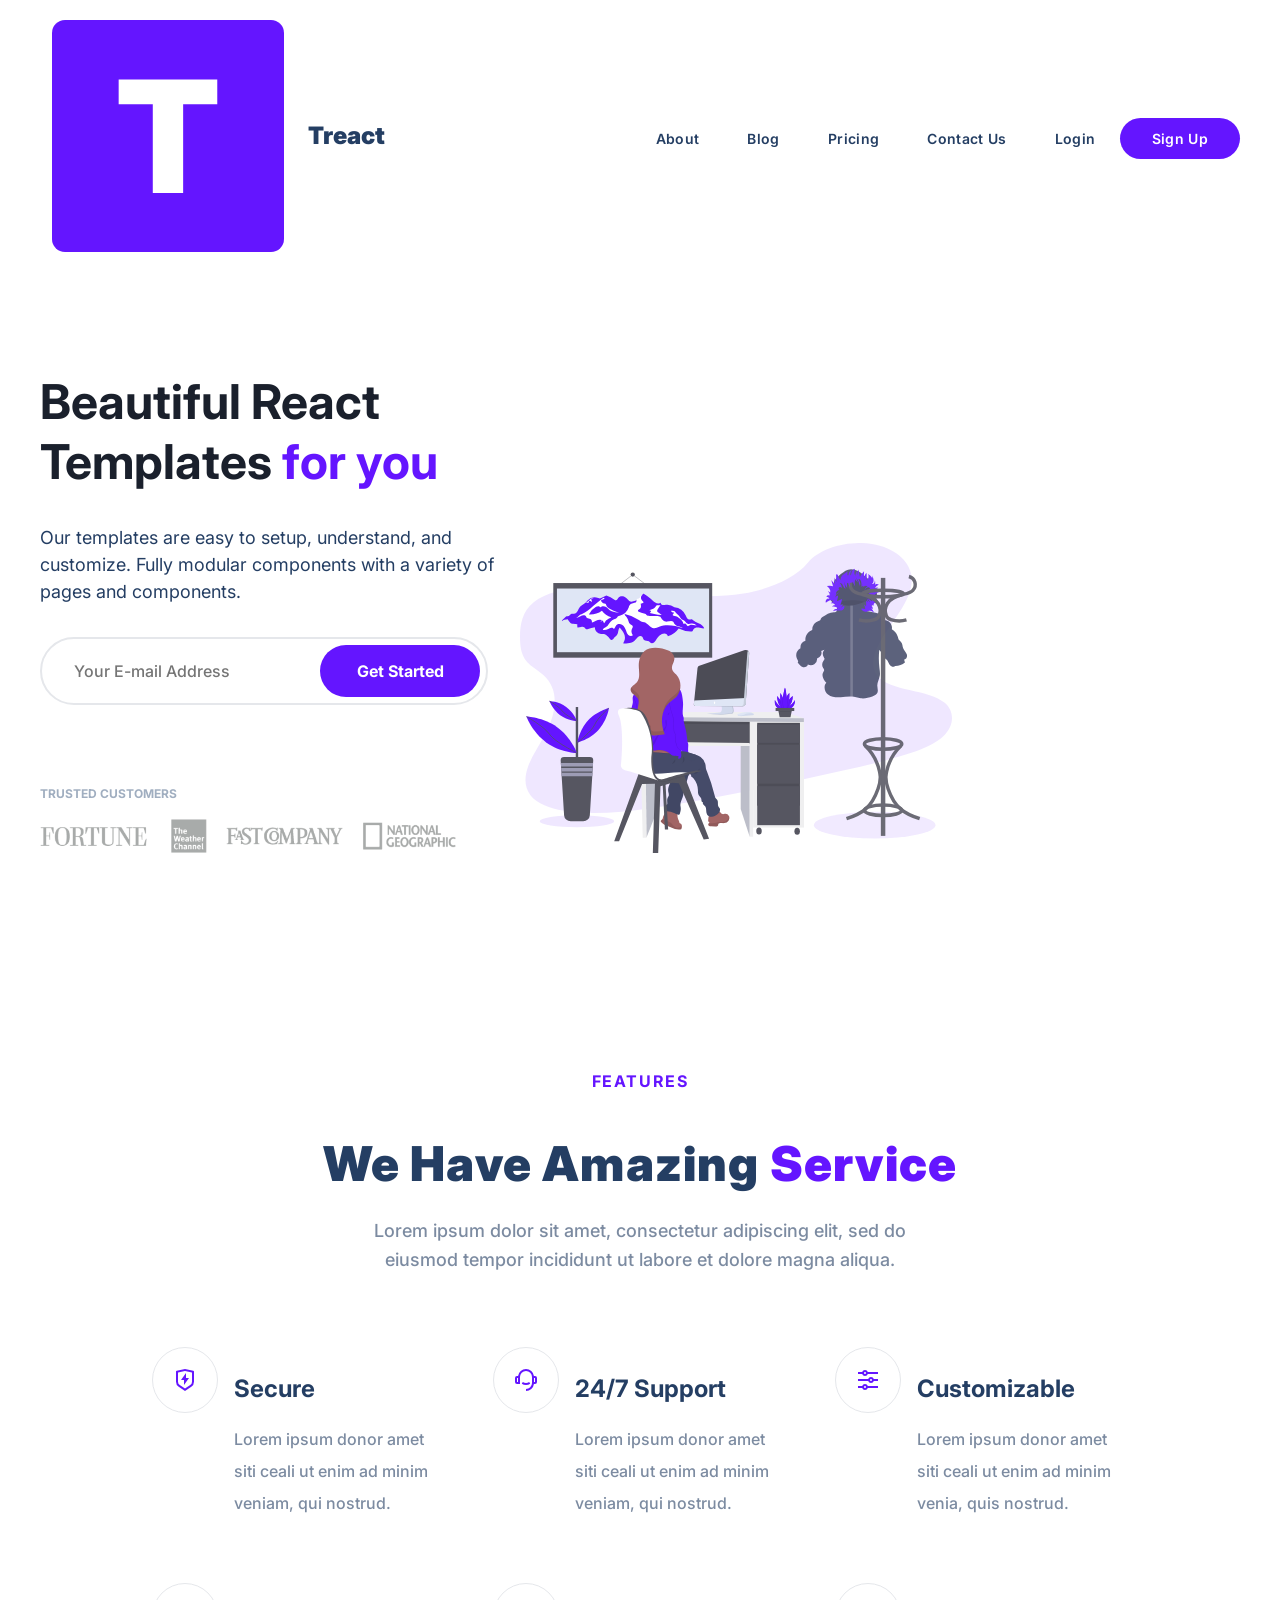
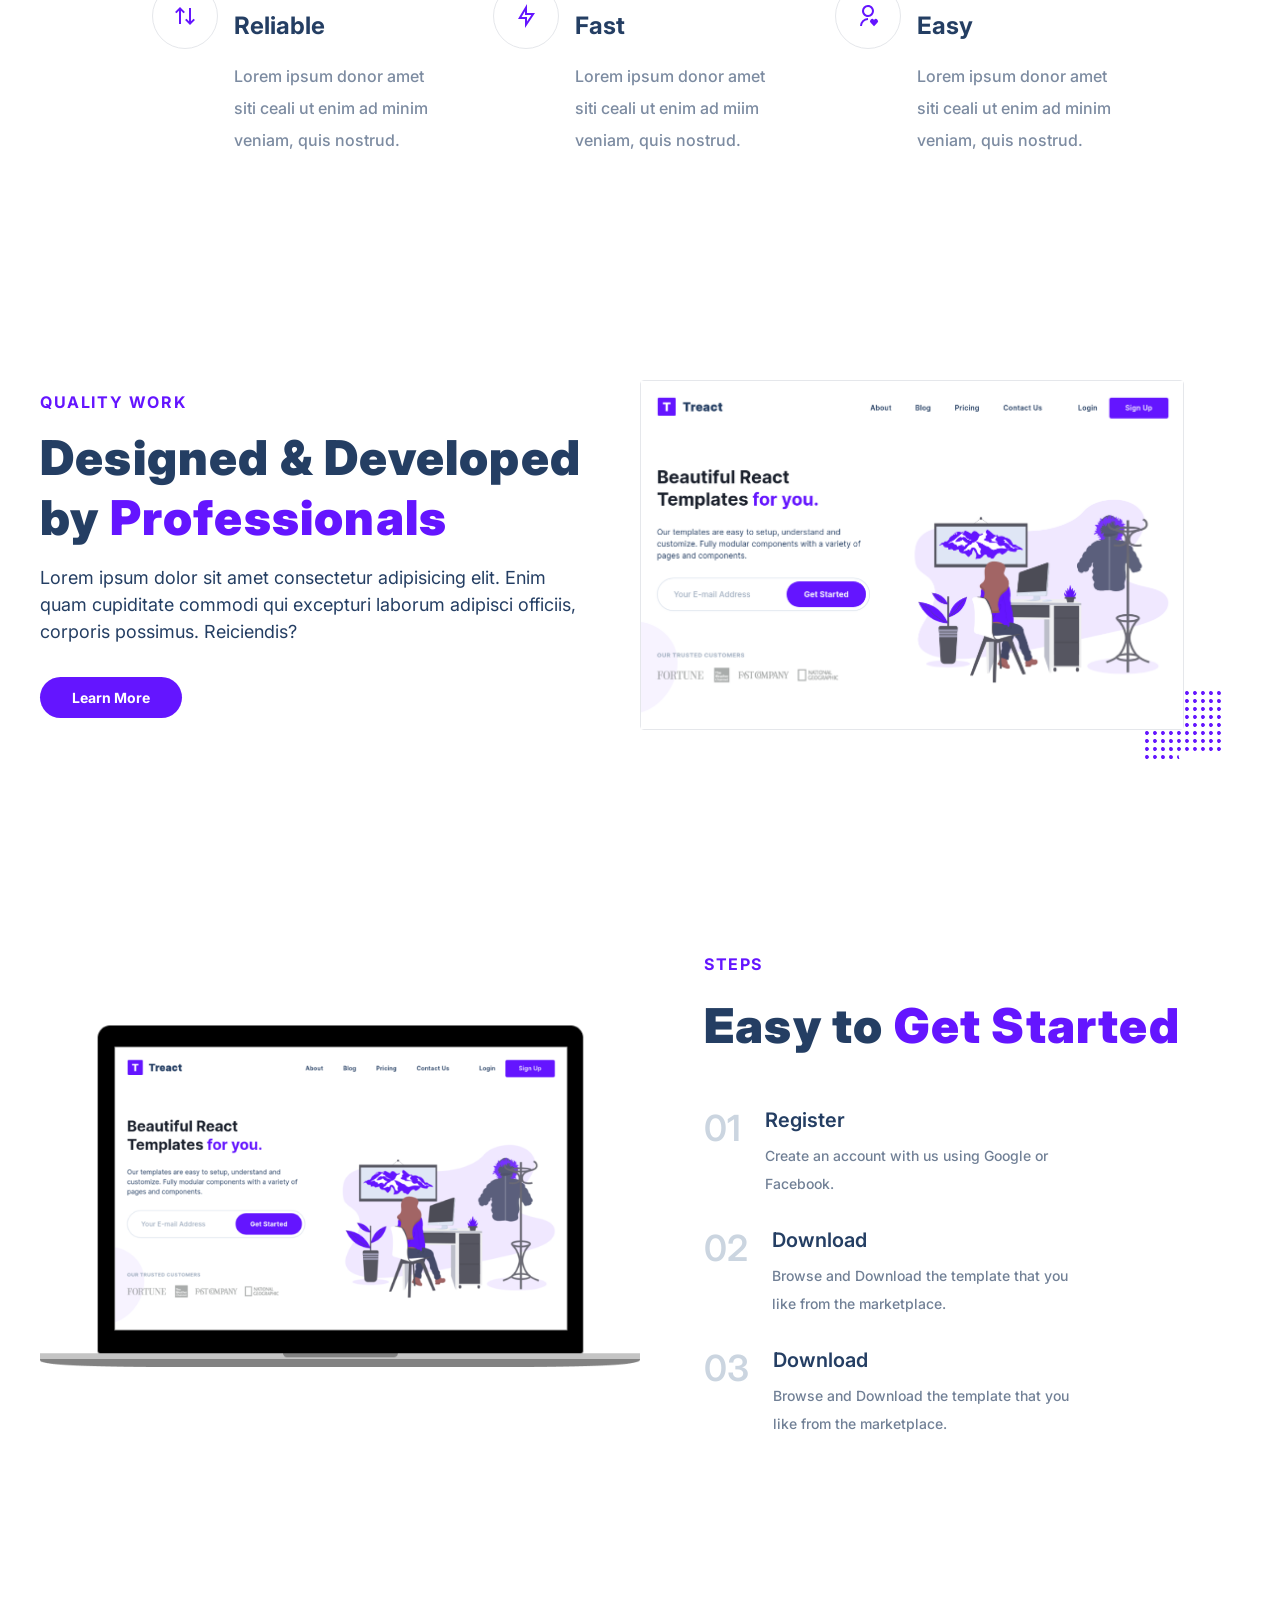
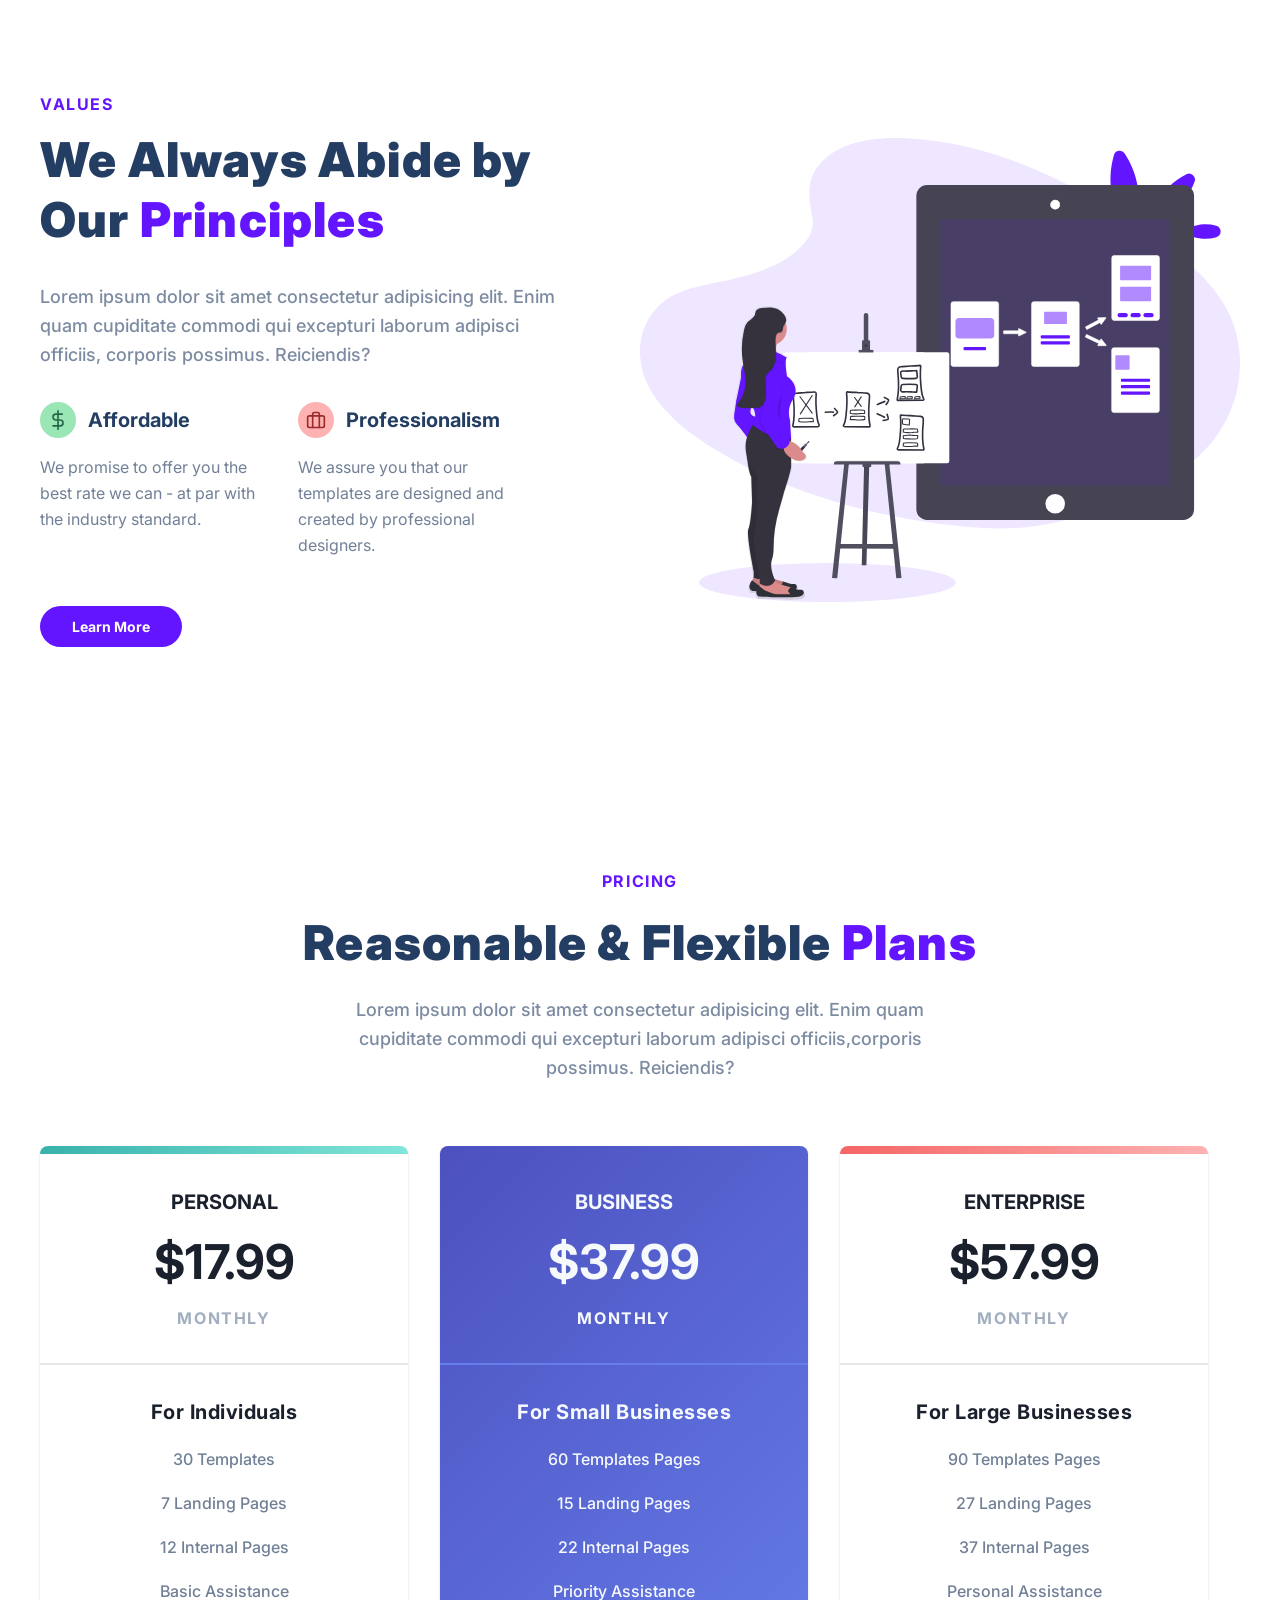
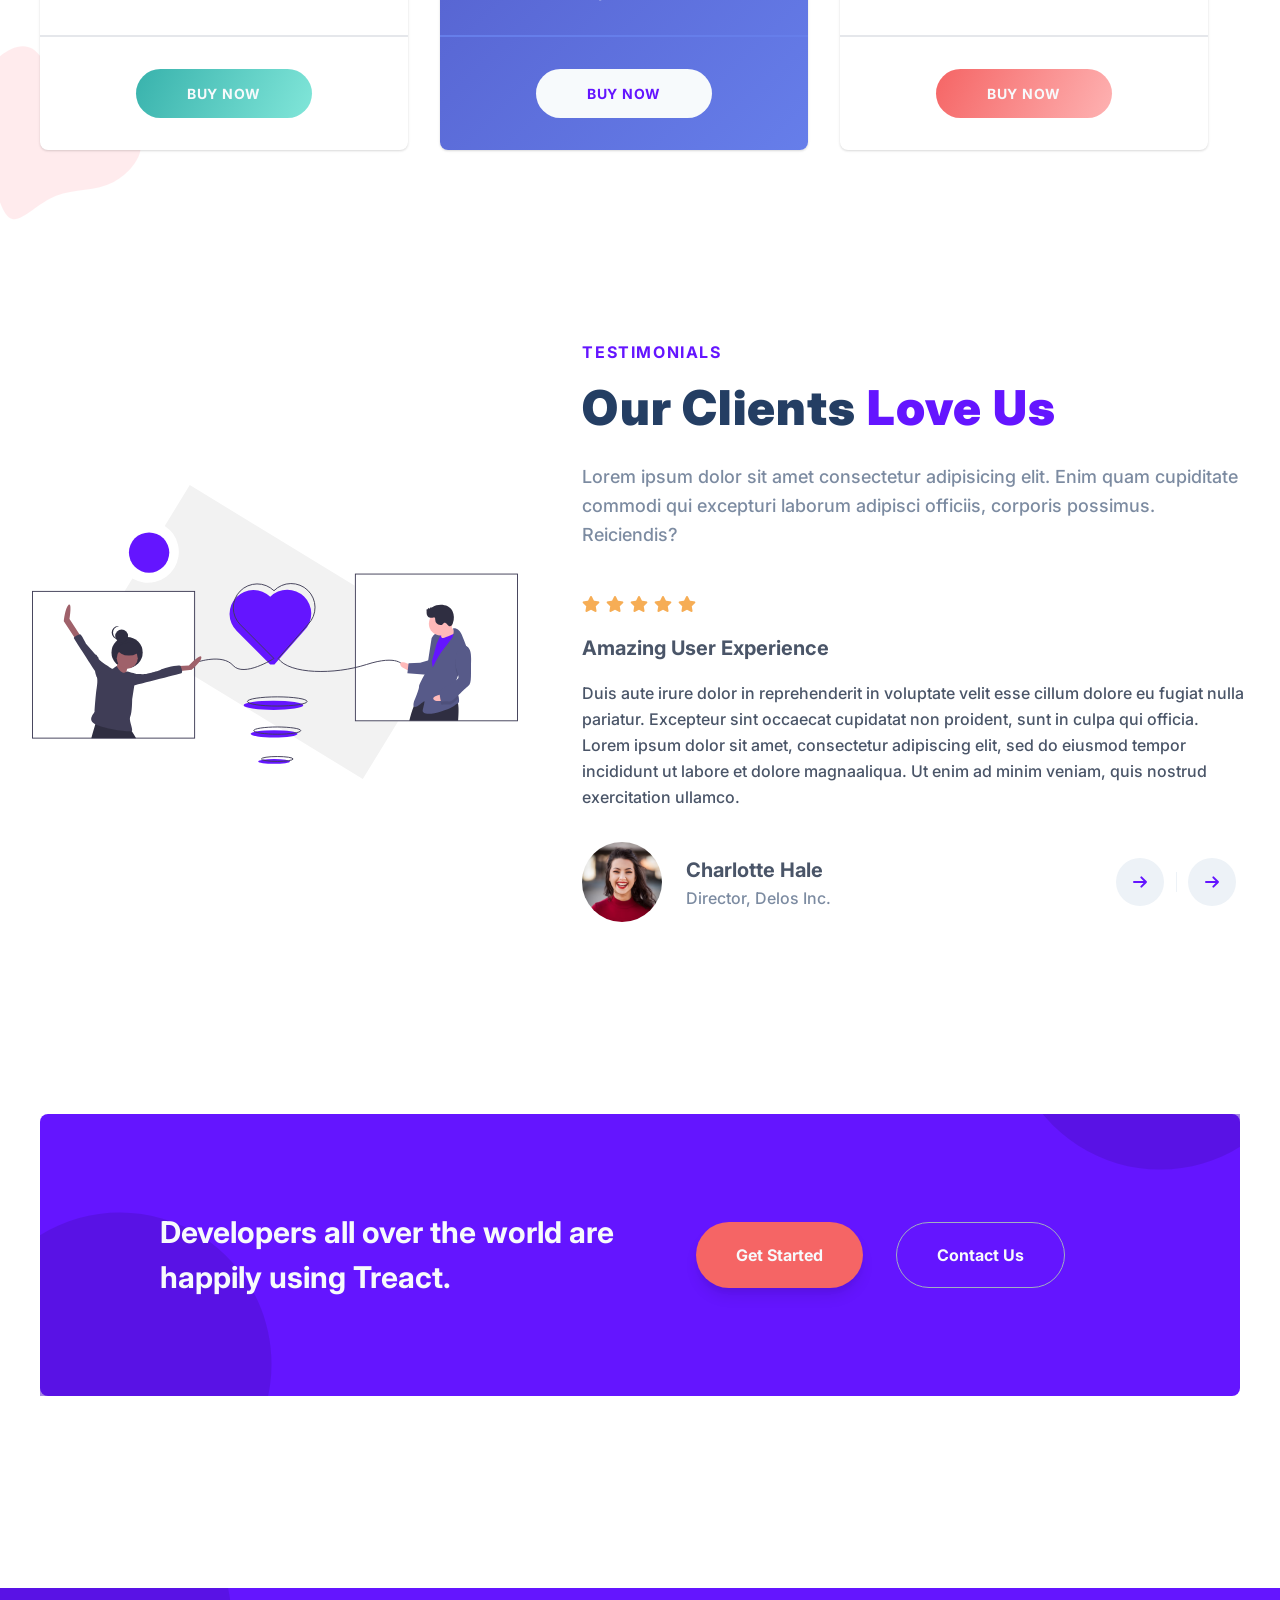
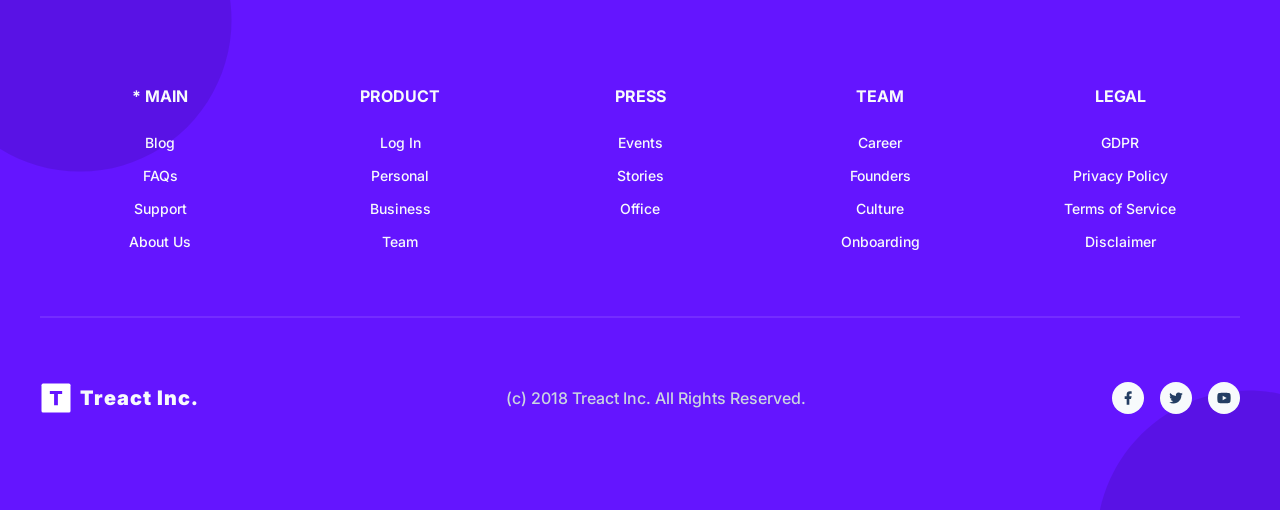
==== index.html @ 9217dd97 "Updated Treact project" ====
<!--
  Name: Janet Dungan
  Date: October 27, 2026
  File: index.html
  Project: Treact Website Clone
  Purpose: Build the main webpage structure using HTML
-->

<!DOCTYPE html>
<html lang="en">

<head>
    <meta charset="UTF-8">
    <meta http-equiv="X-UA-Compatible" content="IE=edge">
    <meta name="viewport" content="width=device-width, initial-scale=1.0">
    <title>Treact Website - Document</title>
    <link rel="stylesheet" href="style.css">
    <link rel="stylesheet" href="https://pro.fontawesome.com/releases/v5.10.0/css/all.css"
        integrity="sha384-AYmEC3Yw5cVb3ZcuHtOA93w35dYTsvhLPVnYs9eStHfGJvOvKxVfELGroGkvsg+p" crossorigin="anonymous" />
    <script src="script.js"></script>
</head>

<body><!-- BODY BEGINNING-->
    <section id="landing"> <!-- LANDING PAGE-->
        <nav>
            <div class="row nav__row">
                <div class="nav__logo">
                  <!-- Nav Logo here  -->
                  <img src="./assets/logo.2c489fc453a1783cbadacf914efa3df6.svg" alt="".nav__logo--img>
                <div class="nav__logo--title">
                  Treact
                </div>
                </div>
                <!-- Enter Nav Links here  -->
                 <div class="nav__links">
                  <a href="#" class="nav__link">About</a>
                  <a href="#" class="nav__link">Blog</a>
                  <a href="#" class="nav__link">Pricing</a>
                  <a href="#" class="nav__link">Contact Us</a>
                  <a href="#" class="nav__link" login>Login</a>
                  <a href="#" class="nav__link nav__link--primary">Sign Up</a>
                 </div>
                <button class="btn__menu" onclick="openMenu()">
                    <svg xmlns="http://www.w3.org/2000/svg" width="24" height="24" viewBox="0 0 24 24" fill="none"
                        stroke="currentColor" stroke-width="2" stroke-linecap="round" stroke-linejoin="round"
                        class="btn__menu--svg">
                        <line x1="3" y1="12" x2="21" y2="12"></line>
                        <line x1="3" y1="6" x2="21" y2="6"></line>
                        <line x1="3" y1="18" x2="21" y2="18"></line>
                    </svg>
                </button>
            </div>
        </nav>
        <div class="modal">
            <button class="btn__menu btn__menu--close" onclick="closeMenu()">
                <svg xmlns="http://www.w3.org/2000/svg" width="24" height="24" viewBox="0 0 24 24" fill="none"
                    stroke="currentColor" stroke-width="2" stroke-linecap="round" stroke-linejoin="round"
                    class="light___StyledCloseIcon-lj69nl-14 fASujC">
                    <line x1="18" y1="6" x2="6" y2="18"></line>
                    <line x1="6" y1="6" x2="18" y2="18"></line>
                </svg>
            </button>
            <div class="modal__links">
                <a class="modal__link">About</a>
                <a class="modal__link">Blog</a>
                <a class="modal__link">Pricing</a>
                <a class="modal__link">Contact Us</a>
                <a class="modal__link">Login</a>
                <a class="modal__link modal__link--primary">Sign Up</a>
            </div>
        </div>
 <!-- Enter Header / About Us Section  -->
        <header>
            <div class="container">
                <div class="row">
                  <div class="header__description">
                    <h1>
                     Beautiful React Templates <span class="purple">for you</span> 
                    </h1>
                    <p class="header__description--para">
                      Our templates are easy to setup, understand, and customize. Fully modular components with a variety of pages and components.
                    </p>
                    <div class="header__email">
                      <input type="text" class="header__email--input" placeholder="Your E-mail Address">
                      <button class="header__email--btn">Get Started</button>
                    </div>
                    <p class="header__customers--title">
                      TRUSTED CUSTOMERS
                    </p>
                    <img src="./assets/customers-logo-strip.680ac7c2e8ae28161d2c.png" alt="" class="header__customers">
                </div>
                <figure class="header__img--wrapper">
                  <img src="./assets/design-illustration-2.6da6a00b20c07c4a9b65d1870679e1b8.svg" alt="" class="header__img">

                </figure>
              </div>
            </div>
        </header>
    </section>
    <main>
<!--  Enter Features Section  -->
        <section id="features">
            <div class="container"> <!-- beginning of container-->
                <div class="row__narrow">
                     <h4 class="section__tag"><span class="purple">
                    FEATURES </span></h4>
                     <h2 class="section__title">
                      We Have Amazing 
                      <span class="purple">Service</span>
                     </h2>
                    <div class="section__para">
              Lorem ipsum dolor sit amet, consectetur adipiscing elit, sed do
              eiusmod tempor incididunt ut labore et dolore magna aliqua.
            </div>
                </div>
            <!--Beggining of 6 mini sections-->
            <div class="features"><!-- beginning of features -->
              <div class="feature">
                <div class="feature__row">
                  <figure class="feature__img--wrapper">
                    <img src="./assets/shield-icon.daefe14b320b14fbd9cbd18908ac93ec.svg" class="feature__img"></figure>
                    <div class="feature__text">
                      <h2 class="feature__title">Secure</h2>
                        <p class="feature__para">
                           Lorem ipsum donor amet siti ceali ut enim ad minim veniam, qui nostrud.
                        </p>
                    </div>
                </div>
              </div>
              <div class="feature">
                <div class="feature__row">
                  <figure class="feature__img--wrapper">
                    <img src="./assets/support-icon.f9253ffa8cb6ffde5bbaa05eb5136375.svg" class="feature__img"></figure>
                    <div class="feature__text">
                      <h2 class="feature__title">24/7 Support</h2>
                        <p class="feature__para">
                           Lorem ipsum donor amet siti ceali ut enim ad minim veniam, qui nostrud.
                        </p>
                    </div>
                </div>
              </div>
              <div class="feature">
                <div class="feature__row">
                  <figure class="feature__img--wrapper">
                    <img src="/assets/customize-icon.367468c90fd796009b97fbfba67b2c6a.svg" class="feature__img">
                  </figure>
                  <div class="feature__text">
                    <h2 class="feature__title">Customizable</h2>
                    <p class="feature__para">
                      Lorem ipsum donor amet siti ceali ut enim ad minim venia, quis nostrud.
                    </p>
                  </div>
                </div>
              </div>
              <div class="feature">
                <div class="feature__row">
                  <figure class="feature__img--wrapper">
                    <img src="/assets/reliable-icon.1367510a8f0a1bec76dc425d25f92f43.svg" class="feature__img">
                  </figure>
                  <div class="feature__text">
                    <h2 class="feature__title">Reliable</h2>
                    <p class="feature__para">
                      Lorem ipsum donor amet siti ceali ut enim ad minim veniam, quis nostrud.
                    </p>
                  </div>
                </div>
              </div>
              <div class="feature">
                <div class="feature__row">
                  <figure class="feature__img--wrapper">
                    <img src="/assets/fast-icon.dbb971a73d4805d2fc3bcdacdb55beba.svg" class="feature__img">
                  </figure>
                  <div class="feature__text">
                    <h2 class="feature__title">Fast</h2>
                    <p class="feature__para">
                      Lorem ipsum donor amet siti ceali ut enim ad miim veniam, quis nostrud.
                    </p>
                  </div>
                </div>
              </div>
              <div class="feature">
                <div class="feature__row">
                  <figure class="feature__img--wrapper">
                    <img src="/assets/simple-icon.673b7e1750b2a4ef32907fc164828d00.svg" class="feature__img">
                  </figure>
                  <div class="feature__text">
                    <h2 class="feature__title">Easy</h2>
                    <p class="feature__para">
                    Lorem ipsum donor amet siti ceali ut enim ad minim veniam, quis nostrud.
                    </p>
                  </div>
                </div>
              </div>
            </div> 
            </div> <!-- end of features -->
        </section>
         <!-- Enter Quality Work Section  -->
        <!--  50/50% width for both column sections, same .row data  -->
        <section id="quality">
            <div class="container">
                <div class="row">
                  <div class="quality__description">
                    <div class="section__tag">QUALITY WORK</div>
                    <H2 CLASS="section__title">
                      Designed & Developed by 
                      <span class="purple">Professionals</span>
                    </H2>
                    <p class="section_para">
                      Lorem ipsum dolor sit amet consectetur adipisicing elit. Enim quam cupiditate commodi qui excepturi laborum adipisci officiis,  corporis possimus. Reiciendis?
                    </p>
                    <button class="btn">Learn More</button>
                  </div>
                  <figure class="quality__img--wrapper">
                    <img src="/assets/hero-screenshot-1.40a097b525c2f8c9808e.png" class="quality__img">
                    <svg viewBox="0 0 1280 1280" class="quality__grid">
                      <path d="M55 33.5C44.5 37 35 47.6 32.8 58.3c-4.3 20.6 16.3 41.2 36.9 36.9 15.5-3.2 27.5-19 26-33.9-1.1-10.5-9-21.3-19-26.2-6.1-2.9-15.5-3.6-21.7-1.6zM183 33.5c-15.1 5-25.3 21.6-22.2 36.2 2.5 11.9 13.6 23 25.4 25.5 19.4 4.1 39.5-14.2 37.5-33.9-1.1-10.5-9-21.3-19-26.2-6.1-2.9-15.5-3.6-21.7-1.6zM311 33.5c-10.5 3.5-20 14.1-22.2 24.8-4.3 20.6 16.3 41.2 36.9 36.9 15.5-3.2 27.5-19 26-33.9-1.1-10.5-9-21.3-19-26.2-6.1-2.9-15.5-3.6-21.7-1.6zM439 33.5c-10.5 3.5-20 14.1-22.2 24.8-4.3 20.6 16.3 41.2 36.9 36.9 15.5-3.2 27.5-19 26-33.9-1.1-10.5-9-21.3-19-26.2-6.1-2.9-15.5-3.6-21.7-1.6zM567 33.5c-10.5 3.5-20 14.1-22.2 24.8-4.3 20.6 16.3 41.2 36.9 36.9 15.5-3.2 27.5-19 26-33.9-1.1-10.5-9-21.3-19-26.2-6.1-2.9-15.5-3.6-21.7-1.6zM695 33.5c-10.5 3.5-20 14.1-22.2 24.8-4.3 20.6 16.3 41.2 36.9 36.9 15.5-3.2 27.5-19 26-33.9-1.1-10.5-9-21.3-19-26.2-6.1-2.9-15.5-3.6-21.7-1.6zM823 33.5c-10.5 3.5-20 14.1-22.2 24.8-4.3 20.6 16.3 41.2 36.9 36.9 15.5-3.2 27.5-19 26-33.9-1.1-10.5-9-21.3-19-26.2-6.1-2.9-15.5-3.6-21.7-1.6zM951 33.5c-10.5 3.5-20 14.1-22.2 24.8-4.3 20.6 16.3 41.2 36.9 36.9 15.5-3.2 27.5-19 26-33.9-1.1-10.5-9-21.3-19-26.2-6.1-2.9-15.5-3.6-21.7-1.6zM1079 33.5c-10.5 3.5-20 14.1-22.2 24.8-2.5 11.7 3.2 24.4 14.2 31.9 10.7 7.4 22.9 7.5 33.7.3 17.7-11.8 20.1-33.8 5.3-48.5-8.5-8.6-20.7-11.9-31-8.5zM1207 33.5c-10.5 3.5-20 14.1-22.2 24.8-2.5 11.7 3.2 24.4 14.2 31.9 10.7 7.4 22.9 7.5 33.7.3 17.7-11.8 20.1-33.8 5.3-48.5-8.5-8.6-20.7-11.9-31-8.5zM55 161.5c-10.5 3.5-20 14.1-22.2 24.8-4.3 20.6 16.3 41.2 36.9 36.9 15.5-3.2 27.5-19 26-33.9-1.1-10.5-9-21.3-19-26.2-6.1-2.9-15.5-3.6-21.7-1.6zM183 161.5c-15.1 5-25.3 21.6-22.2 36.2 2.5 11.9 13.6 23 25.4 25.5 19.4 4.1 39.5-14.2 37.5-33.9-1.1-10.5-9-21.3-19-26.2-6.1-2.9-15.5-3.6-21.7-1.6zM311 161.5c-10.5 3.5-20 14.1-22.2 24.8-4.3 20.6 16.3 41.2 36.9 36.9 15.5-3.2 27.5-19 26-33.9-1.1-10.5-9-21.3-19-26.2-6.1-2.9-15.5-3.6-21.7-1.6zM439 161.5c-10.5 3.5-20 14.1-22.2 24.8-4.3 20.6 16.3 41.2 36.9 36.9 15.5-3.2 27.5-19 26-33.9-1.1-10.5-9-21.3-19-26.2-6.1-2.9-15.5-3.6-21.7-1.6zM567 161.5c-10.5 3.5-20 14.1-22.2 24.8-4.3 20.6 16.3 41.2 36.9 36.9 15.5-3.2 27.5-19 26-33.9-1.1-10.5-9-21.3-19-26.2-6.1-2.9-15.5-3.6-21.7-1.6zM695 161.5c-10.5 3.5-20 14.1-22.2 24.8-4.3 20.6 16.3 41.2 36.9 36.9 15.5-3.2 27.5-19 26-33.9-1.1-10.5-9-21.3-19-26.2-6.1-2.9-15.5-3.6-21.7-1.6zM823 161.5c-10.5 3.5-20 14.1-22.2 24.8-4.3 20.6 16.3 41.2 36.9 36.9 15.5-3.2 27.5-19 26-33.9-1.1-10.5-9-21.3-19-26.2-6.1-2.9-15.5-3.6-21.7-1.6zM951 161.5c-10.5 3.5-20 14.1-22.2 24.8-4.3 20.6 16.3 41.2 36.9 36.9 15.5-3.2 27.5-19 26-33.9-1.1-10.5-9-21.3-19-26.2-6.1-2.9-15.5-3.6-21.7-1.6zM1079 161.5c-10.5 3.5-20 14.1-22.2 24.8-2.5 11.7 3.2 24.4 14.2 31.9 10.7 7.4 22.9 7.5 33.7.3 17.7-11.8 20.1-33.8 5.3-48.5-8.5-8.6-20.7-11.9-31-8.5zM1207 161.5c-10.5 3.5-20 14.1-22.2 24.8-2.5 11.7 3.2 24.4 14.2 31.9 10.7 7.4 22.9 7.5 33.7.3 17.7-11.8 20.1-33.8 5.3-48.5-8.5-8.6-20.7-11.9-31-8.5zM55 289.5c-10.5 3.5-20 14.1-22.2 24.8-4.3 20.6 16.3 41.2 36.9 36.9 15.5-3.2 27.5-19 26-33.9-1.1-10.5-9-21.3-19-26.2-6.1-2.9-15.5-3.6-21.7-1.6zM183 289.5c-10.5 3.5-20 14.1-22.2 24.8-4.3 20.6 16.3 41.2 36.9 36.9 15.5-3.2 27.5-19 26-33.9-1.1-10.5-9-21.3-19-26.2-6.1-2.9-15.5-3.6-21.7-1.6zM311 289.5c-10.5 3.5-20 14.1-22.2 24.8-4.3 20.6 16.3 41.2 36.9 36.9 15.5-3.2 27.5-19 26-33.9-1.1-10.5-9-21.3-19-26.2-6.1-2.9-15.5-3.6-21.7-1.6zM439 289.5c-10.5 3.5-20 14.1-22.2 24.8-4.3 20.6 16.3 41.2 36.9 36.9 15.5-3.2 27.5-19 26-33.9-1.1-10.5-9-21.3-19-26.2-6.1-2.9-15.5-3.6-21.7-1.6zM567 289.5c-10.5 3.5-20 14.1-22.2 24.8-4.3 20.6 16.3 41.2 36.9 36.9 15.5-3.2 27.5-19 26-33.9-1.1-10.5-9-21.3-19-26.2-6.1-2.9-15.5-3.6-21.7-1.6zM695 289.5c-10.5 3.5-20 14.1-22.2 24.8-4.3 20.6 16.3 41.2 36.9 36.9 15.5-3.2 27.5-19 26-33.9-1.1-10.5-9-21.3-19-26.2-6.1-2.9-15.5-3.6-21.7-1.6zM823 289.5c-10.5 3.5-20 14.1-22.2 24.8-4.3 20.6 16.3 41.2 36.9 36.9 15.5-3.2 27.5-19 26-33.9-1.1-10.5-9-21.3-19-26.2-6.1-2.9-15.5-3.6-21.7-1.6zM951 289.5c-10.5 3.5-20 14.1-22.2 24.8-4.3 20.6 16.3 41.2 36.9 36.9 15.5-3.2 27.5-19 26-33.9-1.1-10.5-9-21.3-19-26.2-6.1-2.9-15.5-3.6-21.7-1.6zM1079 289.5c-10.5 3.5-20 14.1-22.2 24.8-4.3 20.6 16.3 41.2 36.9 36.9 15.5-3.2 27.5-19 26-33.9-1.1-10.5-9-21.3-19-26.2-6.1-2.9-15.5-3.6-21.7-1.6zM1207 289.5c-10.5 3.5-20 14.1-22.2 24.8-4.3 20.6 16.3 41.2 36.9 36.9 15.5-3.2 27.5-19 26-33.9-1.1-10.5-9-21.3-19-26.2-6.1-2.9-15.5-3.6-21.7-1.6zM55 417.5c-10.5 3.5-20 14.1-22.2 24.8-4.3 20.6 16.3 41.2 36.9 36.9 15.5-3.2 27.5-19 26-33.9-1.1-10.5-9-21.3-19-26.2-6.1-2.9-15.5-3.6-21.7-1.6zM183 417.5c-10.5 3.5-20 14.1-22.2 24.8-4.3 20.6 16.3 41.2 36.9 36.9 15.5-3.2 27.5-19 26-33.9-1.1-10.5-9-21.3-19-26.2-6.1-2.9-15.5-3.6-21.7-1.6zM311 417.5c-10.5 3.5-20 14.1-22.2 24.8-4.3 20.6 16.3 41.2 36.9 36.9 15.5-3.2 27.5-19 26-33.9-1.1-10.5-9-21.3-19-26.2-6.1-2.9-15.5-3.6-21.7-1.6zM439 417.5c-10.5 3.5-20 14.1-22.2 24.8-4.3 20.6 16.3 41.2 36.9 36.9 15.5-3.2 27.5-19 26-33.9-1.1-10.5-9-21.3-19-26.2-6.1-2.9-15.5-3.6-21.7-1.6zM567 417.5c-10.5 3.5-20 14.1-22.2 24.8-4.3 20.6 16.3 41.2 36.9 36.9 15.5-3.2 27.5-19 26-33.9-1.1-10.5-9-21.3-19-26.2-6.1-2.9-15.5-3.6-21.7-1.6zM695 417.5c-10.5 3.5-20 14.1-22.2 24.8-4.3 20.6 16.3 41.2 36.9 36.9 15.5-3.2 27.5-19 26-33.9-1.1-10.5-9-21.3-19-26.2-6.1-2.9-15.5-3.6-21.7-1.6zM823 417.5c-10.5 3.5-20 14.1-22.2 24.8-4.3 20.6 16.3 41.2 36.9 36.9 15.5-3.2 27.5-19 26-33.9-1.1-10.5-9-21.3-19-26.2-6.1-2.9-15.5-3.6-21.7-1.6zM951 417.5c-10.5 3.5-20 14.1-22.2 24.8-4.3 20.6 16.3 41.2 36.9 36.9 15.5-3.2 27.5-19 26-33.9-1.1-10.5-9-21.3-19-26.2-6.1-2.9-15.5-3.6-21.7-1.6zM1079 417.5c-10.5 3.5-20 14.1-22.2 24.8-4.3 20.6 16.3 41.2 36.9 36.9 15.5-3.2 27.5-19 26-33.9-1.1-10.5-9-21.3-19-26.2-6.1-2.9-15.5-3.6-21.7-1.6zM1207 417.5c-10.5 3.5-20 14.1-22.2 24.8-4.3 20.6 16.3 41.2 36.9 36.9 15.5-3.2 27.5-19 26-33.9-1.1-10.5-9-21.3-19-26.2-6.1-2.9-15.5-3.6-21.7-1.6zM55 545.5c-10.5 3.5-20 14.1-22.2 24.8-4.3 20.6 16.3 41.2 36.9 36.9 15.5-3.2 27.5-19 26-33.9-1.1-10.5-9-21.3-19-26.2-6.1-2.9-15.5-3.6-21.7-1.6zM183 545.5c-10.5 3.5-20 14.1-22.2 24.8-4.3 20.6 16.3 41.2 36.9 36.9 15.5-3.2 27.5-19 26-33.9-1.1-10.5-9-21.3-19-26.2-6.1-2.9-15.5-3.6-21.7-1.6zM311 545.5c-10.5 3.5-20 14.1-22.2 24.8-4.3 20.6 16.3 41.2 36.9 36.9 15.5-3.2 27.5-19 26-33.9-1.1-10.5-9-21.3-19-26.2-6.1-2.9-15.5-3.6-21.7-1.6zM439 545.5c-10.5 3.5-20 14.1-22.2 24.8-4.3 20.6 16.3 41.2 36.9 36.9 15.5-3.2 27.5-19 26-33.9-1.1-10.5-9-21.3-19-26.2-6.1-2.9-15.5-3.6-21.7-1.6zM567 545.5c-10.5 3.5-20 14.1-22.2 24.8-4.3 20.6 16.3 41.2 36.9 36.9 15.5-3.2 27.5-19 26-33.9-1.1-10.5-9-21.3-19-26.2-6.1-2.9-15.5-3.6-21.7-1.6zM695 545.5c-10.5 3.5-20 14.1-22.2 24.8-4.3 20.6 16.3 41.2 36.9 36.9 15.5-3.2 27.5-19 26-33.9-1.1-10.5-9-21.3-19-26.2-6.1-2.9-15.5-3.6-21.7-1.6zM823 545.5c-10.5 3.5-20 14.1-22.2 24.8-4.3 20.6 16.3 41.2 36.9 36.9 15.5-3.2 27.5-19 26-33.9-1.1-10.5-9-21.3-19-26.2-6.1-2.9-15.5-3.6-21.7-1.6zM951 545.5c-10.5 3.5-20 14.1-22.2 24.8-4.3 20.6 16.3 41.2 36.9 36.9 15.5-3.2 27.5-19 26-33.9-1.1-10.5-9-21.3-19-26.2-6.1-2.9-15.5-3.6-21.7-1.6zM1079 545.5c-10.5 3.5-20 14.1-22.2 24.8-4.3 20.6 16.3 41.2 36.9 36.9 15.5-3.2 27.5-19 26-33.9-1.1-10.5-9-21.3-19-26.2-6.1-2.9-15.5-3.6-21.7-1.6zM1207 545.5c-10.5 3.5-20 14.1-22.2 24.8-4.3 20.6 16.3 41.2 36.9 36.9 15.5-3.2 27.5-19 26-33.9-1.1-10.5-9-21.3-19-26.2-6.1-2.9-15.5-3.6-21.7-1.6zM55 673.5c-10.5 3.5-20 14.1-22.2 24.8-4.3 20.6 16.3 41.2 36.9 36.9 15.5-3.2 27.5-19 26-33.9-1.1-10.5-9-21.3-19-26.2-6.1-2.9-15.5-3.6-21.7-1.6zM183 673.5c-10.5 3.5-20 14.1-22.2 24.8-4.3 20.6 16.3 41.2 36.9 36.9 15.5-3.2 27.5-19 26-33.9-1.1-10.5-9-21.3-19-26.2-6.1-2.9-15.5-3.6-21.7-1.6zM311 673.5c-10.5 3.5-20 14.1-22.2 24.8-4.3 20.6 16.3 41.2 36.9 36.9 15.5-3.2 27.5-19 26-33.9-1.1-10.5-9-21.3-19-26.2-6.1-2.9-15.5-3.6-21.7-1.6zM439 673.5c-10.5 3.5-20 14.1-22.2 24.8-4.3 20.6 16.3 41.2 36.9 36.9 15.5-3.2 27.5-19 26-33.9-1.1-10.5-9-21.3-19-26.2-6.1-2.9-15.5-3.6-21.7-1.6zM567 673.5c-10.5 3.5-20 14.1-22.2 24.8-4.3 20.6 16.3 41.2 36.9 36.9 15.5-3.2 27.5-19 26-33.9-1.1-10.5-9-21.3-19-26.2-6.1-2.9-15.5-3.6-21.7-1.6zM695 673.5c-10.5 3.5-20 14.1-22.2 24.8-4.3 20.6 16.3 41.2 36.9 36.9 15.5-3.2 27.5-19 26-33.9-1.1-10.5-9-21.3-19-26.2-6.1-2.9-15.5-3.6-21.7-1.6zM823 673.5c-10.5 3.5-20 14.1-22.2 24.8-4.3 20.6 16.3 41.2 36.9 36.9 15.5-3.2 27.5-19 26-33.9-1.1-10.5-9-21.3-19-26.2-6.1-2.9-15.5-3.6-21.7-1.6zM951 673.5c-10.5 3.5-20 14.1-22.2 24.8-4.3 20.6 16.3 41.2 36.9 36.9 15.5-3.2 27.5-19 26-33.9-1.1-10.5-9-21.3-19-26.2-6.1-2.9-15.5-3.6-21.7-1.6zM1079 673.5c-10.5 3.5-20 14.1-22.2 24.8-4.3 20.6 16.3 41.2 36.9 36.9 15.5-3.2 27.5-19 26-33.9-1.1-10.5-9-21.3-19-26.2-6.1-2.9-15.5-3.6-21.7-1.6zM1207 673.5c-10.5 3.5-20 14.1-22.2 24.8-4.3 20.6 16.3 41.2 36.9 36.9 15.5-3.2 27.5-19 26-33.9-1.1-10.5-9-21.3-19-26.2-6.1-2.9-15.5-3.6-21.7-1.6zM55 801.5c-10.5 3.5-20 14.1-22.2 24.8-4.3 20.6 16.3 41.2 36.9 36.9 15.5-3.2 27.5-19 26-33.9-1.1-10.5-9-21.3-19-26.2-6.1-2.9-15.5-3.6-21.7-1.6zM183 801.5c-10.5 3.5-20 14.1-22.2 24.8-4.3 20.6 16.3 41.2 36.9 36.9 15.5-3.2 27.5-19 26-33.9-1.1-10.5-9-21.3-19-26.2-6.1-2.9-15.5-3.6-21.7-1.6zM311 801.5c-10.5 3.5-20 14.1-22.2 24.8-2.5 11.7 3.2 24.4 14.2 31.9 10.7 7.4 22.9 7.5 33.7.3 17.7-11.8 20.1-33.8 5.3-48.5-8.5-8.6-20.7-11.9-31-8.5zM439 801.5c-10.5 3.5-20 14.1-22.2 24.8-2.5 11.7 3.2 24.4 14.2 31.9 10.7 7.4 22.9 7.5 33.7.3 17.7-11.8 20.1-33.8 5.3-48.5-8.5-8.6-20.7-11.9-31-8.5zM567 801.5c-15.1 5-25.3 21.6-22.2 36.2 2.5 11.9 13.6 23 25.5 25.5 19.3 4.1 39.4-14.2 37.4-33.9-1.1-10.5-9-21.3-19-26.2-6.1-2.9-15.5-3.6-21.7-1.6zM695 801.5c-15.1 5-25.3 21.6-22.2 36.2 2.5 11.9 13.6 23 25.5 25.5 19.3 4.1 39.4-14.2 37.4-33.9-1.1-10.5-9-21.3-19-26.2-6.1-2.9-15.5-3.6-21.7-1.6zM823 801.5c-15.1 5-25.3 21.6-22.2 36.2 2.5 11.9 13.6 23 25.5 25.5 19.3 4.1 39.4-14.2 37.4-33.9-1.1-10.5-9-21.3-19-26.2-6.1-2.9-15.5-3.6-21.7-1.6zM951 801.5c-15.1 5-25.3 21.6-22.2 36.2 2.5 11.9 13.6 23 25.5 25.5 19.3 4.1 39.4-14.2 37.4-33.9-1.1-10.5-9-21.3-19-26.2-6.1-2.9-15.5-3.6-21.7-1.6zM1079 801.5c-10.5 3.5-20 14.1-22.2 24.8-4.3 20.6 16.3 41.2 36.9 36.9 15.5-3.2 27.5-19 26-33.9-1.1-10.5-9-21.3-19-26.2-6.1-2.9-15.5-3.6-21.7-1.6zM1207 801.5c-10.5 3.5-20 14.1-22.2 24.8-4.3 20.6 16.3 41.2 36.9 36.9 15.5-3.2 27.5-19 26-33.9-1.1-10.5-9-21.3-19-26.2-6.1-2.9-15.5-3.6-21.7-1.6zM55 929.5c-10.5 3.5-20 14.1-22.2 24.8-4.3 20.6 16.3 41.2 36.9 36.9 15.5-3.2 27.5-19 26-33.9-1.1-10.5-9-21.3-19-26.2-6.1-2.9-15.5-3.6-21.7-1.6zM183 929.5c-10.5 3.5-20 14.1-22.2 24.8-4.3 20.6 16.3 41.2 36.9 36.9 15.5-3.2 27.5-19 26-33.9-1.1-10.5-9-21.3-19-26.2-6.1-2.9-15.5-3.6-21.7-1.6zM311 929.5c-10.5 3.5-20 14.1-22.2 24.8-2.5 11.7 3.2 24.4 14.2 31.9 10.7 7.4 22.9 7.5 33.7.3 17.7-11.8 20.1-33.8 5.3-48.5-8.5-8.6-20.7-11.9-31-8.5zM439 929.5c-10.5 3.5-20 14.1-22.2 24.8-2.5 11.7 3.2 24.4 14.2 31.9 10.7 7.4 22.9 7.5 33.7.3 17.7-11.8 20.1-33.8 5.3-48.5-8.5-8.6-20.7-11.9-31-8.5zM567 929.5c-15.1 5-25.3 21.6-22.2 36.2 2.5 11.9 13.6 23 25.5 25.5 19.3 4.1 39.4-14.2 37.4-33.9-1.1-10.5-9-21.3-19-26.2-6.1-2.9-15.5-3.6-21.7-1.6zM695 929.5c-15.1 5-25.3 21.6-22.2 36.2 2.5 11.9 13.6 23 25.5 25.5 19.3 4.1 39.4-14.2 37.4-33.9-1.1-10.5-9-21.3-19-26.2-6.1-2.9-15.5-3.6-21.7-1.6zM823 929.5c-15.1 5-25.3 21.6-22.2 36.2 2.5 11.9 13.6 23 25.5 25.5 19.3 4.1 39.4-14.2 37.4-33.9-1.1-10.5-9-21.3-19-26.2-6.1-2.9-15.5-3.6-21.7-1.6zM951 929.5c-15.1 5-25.3 21.6-22.2 36.2 2.5 11.9 13.6 23 25.5 25.5 19.3 4.1 39.4-14.2 37.4-33.9-1.1-10.5-9-21.3-19-26.2-6.1-2.9-15.5-3.6-21.7-1.6zM1079 929.5c-10.5 3.5-20 14.1-22.2 24.8-4.3 20.6 16.3 41.2 36.9 36.9 15.5-3.2 27.5-19 26-33.9-1.1-10.5-9-21.3-19-26.2-6.1-2.9-15.5-3.6-21.7-1.6zM1207 929.5c-10.5 3.5-20 14.1-22.2 24.8-4.3 20.6 16.3 41.2 36.9 36.9 15.5-3.2 27.5-19 26-33.9-1.1-10.5-9-21.3-19-26.2-6.1-2.9-15.5-3.6-21.7-1.6zM55 1057.5c-10.5 3.5-20 14.1-22.2 24.8-4.3 20.6 16.3 41.2 36.9 36.9 15.5-3.2 27.5-19 26-33.9-1.1-10.5-9-21.3-19-26.2-6.1-2.9-15.5-3.6-21.7-1.6zM183 1057.5c-10.5 3.5-20 14.1-22.2 24.8-4.3 20.6 16.3 41.2 36.9 36.9 15.5-3.2 27.5-19 26-33.9-1.1-10.5-9-21.3-19-26.2-6.1-2.9-15.5-3.6-21.7-1.6zM311 1057.5c-10.5 3.5-20 14.1-22.2 24.8-2.5 11.7 3.2 24.4 14.2 31.9 10.7 7.4 22.9 7.5 33.7.3 17.7-11.8 20.1-33.8 5.3-48.5-8.5-8.6-20.7-11.9-31-8.5zM439 1057.5c-10.5 3.5-20 14.1-22.2 24.8-2.5 11.7 3.2 24.4 14.2 31.9 10.7 7.4 22.9 7.5 33.7.3 17.7-11.8 20.1-33.8 5.3-48.5-8.5-8.6-20.7-11.9-31-8.5zM567 1057.5c-10.5 3.5-20 14.1-22.2 24.8-4.3 20.6 16.3 41.2 36.9 36.9 15.5-3.2 27.5-19"></path>
                    </svg>
                  </figure>
                </div>
            </div>
        </section>
<!--  Enter Steps Section  -->
         <!--  50/50% width for both column sections, same .row data  -->
         <!--  display: flex; flex-directio: column;  -->
        <section id="steps">
            <div class="container">
                <div class="row">
                  <figure class="steps__img--wrapper">
                    <img src="./assets/hero-screenshot-2.241aac1fbc66db29d873.png" class="steps_img" alt="Dashboard Screenshot">
                    <svg viewBox="0 0 1280 1280" class="steps_grid" xmlns="http://www.w3.org/2000/svg">
                      <defs>
                        <path id="line-of-balls" d="M55 33.5C44.5 37 35 47.6 32.8 58.3c-4.3 20.6 16.3 41.2 36.9 36.9 15.5-3.2 27.5-19 26-33.9-1.1-10.5-9-21.3-19-26.2-6.1-2.9-15.5-3.6-21.7-1.6zM183 33.5c-15.1 5-25.3 21.6-22.2 36.2 2.5 11.9 13.6 23 25.4 25.5 19.4 4.1 39.5-14.2 37.5-33.9-1.1-10.5-9-21.3-19-26.2-6.1-2.9-15.5-3.6-21.7-1.6zM311 33.5c-10.5 3.5-20 14.1-22.2 24.8-4.3 20.6 16.3 41.2 36.9 36.9 15.5-3.2 27.5-19 26-33.9-1.1-10.5-9-21.3-19-26.2-6.1-2.9-15.5-3.6-21.7-1.6zM439 33.5c-10.5 3.5-20 14.1-22.2 24.8-4.3 20.6 16.3 41.2 36.9 36.9 15.5-3.2 27.5-19 26-33.9-1.1-10.5-9-21.3-19-26.2-6.1-2.9-15.5-3.6-21.7-1.6zM567 33.5c-10.5 3.5-20 14.1-22.2 24.8-4.3 20.6 16.3 41.2 36.9 36.9 15.5-3.2 27.5-19 26-33.9-1.1-10.5-9-21.3-19-26.2-6.1-2.9-15.5-3.6-21.7-1.6zM695 33.5c-10.5 3.5-20 14.1-22.2 24.8-4.3 20.6 16.3 41.2 36.9 36.9 15.5-3.2 27.5-19 26-33.9-1.1-10.5-9-21.3-19-26.2-6.1-2.9-15.5-3.6-21.7-1.6zM823 33.5c-10.5 3.5-20 14.1-22.2 24.8-4.3 20.6 16.3 41.2 36.9 36.9 15.5-3.2 27.5-19 26-33.9-1.1-10.5-9-21.3-19-26.2-6.1-2.9-15.5-3.6-21.7-1.6zM951 33.5c-10.5 3.5-20 14.1-22.2 24.8-4.3 20.6 16.3 41.2 36.9 36.9 15.5-3.2 27.5-19 26-33.9-1.1-10.5-9-21.3-19-26.2-6.1-2.9-15.5-3.6-21.7-1.6zM1079 33.5c-10.5 3.5-20 14.1-22.2 24.8-2.5 11.7 3.2 24.4 14.2 31.9 10.7 7.4 22.9 7.5 33.7.3 17.7-11.8 20.1-33.8 5.3-48.5-8.5-8.6-20.7-11.9-31-8.5zM1207 33.5c-10.5 3.5-20 14.1-22.2 24.8-2.5 11.7 3.2 24.4 14.2 31.9 10.7 7.4 22.9 7.5 33.7.3 17.7-11.8 20.1-33.8 5.3-48.5-8.5-8.6-20.7-11.9-31-8.5z"></path>
                      </defs>
<!-- repeat what line 10 times-->
                      <g fill="rgba(100, 21, 255, 0.15)">
                        <use href="#line-of-balls" transform="translate(0, 0)"></use>
                        <use href="#line-of-balls" transform="translate(0, 100)"></use>
                        <use href="#line-of-balls" transform="translate(0, 200)"></use>
                        <use href="#line-of-balls" transform="translate(0, 300)"></use>
                        <use href="#line-of-balls" transform="translate(0, 400)"></use>
                        <use href="#line-of-balls" transform="translate(0, 500)"></use>
                        <use href="#line-of-balls" transform="translate(0, 600)"></use>
                        <use href="#line-of-balls" transform="translate(0, 700)"></use>
                        <use href="#line-of-balls" transform="translate(0, 800)"></use>
                        <use href="#line-of-balls" transform="translate(0, 900)"></use>
                      </g>
                    </svg>
                  </figure>
                  <div class="steps__description">
                    <div class="section__tag">STEPS</div>
                    <h2 class="section__title">
                      Easy to 
                      <span class="purple">Get Started</span>
                    </h2>
                    <div class="steps__list">
                      <div class="step">
                        <div class="step__number">01</div>
                        <div class="step__description">
                          <div class="step__title">Register</div>
                          <p class="step__para">
                            Create an account with us using Google or Facebook.
                          </p>
                        </div>
                      </div>
                      <div class="step">
                        <div class="step__number">02</div>
                        <div class="step__description">
                          <div class="step__title">Download</div>
                          <p class="step__para">
                            Browse and Download the template that you like from the marketplace.
                          </p>
                        </div>
                      </div>
                      <div class="step">
                        <div class="step__number">03</div>
                        <div class="step__description">
                          <div class="step__title">Download</div>
                          <p class="step__para">
                            Browse and Download the template that you like from the marketplace.
                          </p>
                        </div>
                      </div>
                    </div>
                  </div>
                 </div>
              </div>
        </section>
        <!--  Enter Values Section -->
        <section id="values">
            <div class="container">
                <div class="row">
                  <div class="values__description">
                    <div class="section__tag">VALUES</div>
                    <h2 class="section__title">
                      We Always Abide by Our 
                      <span class="purple">Principles</span>
                    </h2>
                    <div class="section__para">
                      Lorem ipsum dolor sit amet consectetur adipisicing elit. Enim quam cupiditate commodi qui excepturi laborum adipisci officiis, corporis possimus. Reiciendis?
                    </div>
                    <div class="values__list">
                      <div class="value">
                        <div class="value__title">
                          <figure class="value__img--wrapper">
                            <svg xmlns="http://www.w3.org/2000/svg" width="24" height="24" viewBox="0 0 24 24" fill="none"stroke="rgba(39, 103, 73, 1)" stroke-width="2" stroke-linecap="round" stroke-linejoin="round" class="value__img">
                              <line x1="12" y1="1" x2="12" y2="23"></line>
                              <path d="M17 5H9.5a3.5 3.5 0 0 0 0 7h5a3.5 3.5 0 0 1 0 7H6"></path>
                            </svg>
                          </figure>
                          <div class="value__name">Affordable</div>
                        </div>
                        <div class="value__para">
                          We promise to offer you the best rate we can - at par with the industry standard.
                        </div>
                      </div>
                      <div class="value">
                        <div class="value__title">
                          <figure class="value__img--wrapper">
                            
                            <svg xmlns="http://www.w3.org/2000/svg" width="24" height="24" viewBox="0 0 24 24" fill="none" stroke="rgba(155, 44, 44, 1)" stroke-width="2" stroke-linecap="round" stroke-linejoin="round" class="value__img">
                              <rect x="2" y="7" width="20" height="14" rx="2" ry="2"></rect>
                            <path d="M16 21V5a2 2 0 0 0-2-2h-4a2 2 0 0 0-2 2v16"></path>
                            </svg>
                          </figure>
                          <div class="value__name">Professionalism</div>
                        </div>
                        <div class="value__para">
                          We assure you that our templates are designed and created by professional designers.
                        </div>
                      </div>
                    </div>
                    <button class="btn">Learn More</button>
                  </div>
                  <img class="values__img" src="/assets/prototype-illustration.21bc4b3f612a2f257c3d361067582485.svg">                   
                </div>
            </div>
        </section>
        <!--  Enter Pricing Section .plans section, flex-wrap: wrap, 4:32m  -->
        <section id="pricing">
            <div class="container">
                <div class="row">
                    <div class="section__tag">Pricing</div>
                    <h2 class="section__title">
                      Reasonable & Flexible 
                      <span class="purple">Plans</span>
                    </h2>
                    <p class="section__para">
                      Lorem ipsum dolor sit amet consectetur adipisicing elit. Enim quam cupiditate commodi qui excepturi laborum adipisci officiis,corporis possimus. Reiciendis?
                    </p>
                    <div class="plans">
                      <!-- start personal -->
                      <div class="plan">
                        <div class="plan__stripe"></div>
                        <div class="plan__top">
                          <div class="plan__name">PERSONAL</div>
                          <div class="plan__price">$17.99</div>
                          <div class="plan__duration">MONTHLY</div>
                        </div>
                        <DIV CLASS="plan__middle">
                          <div class="plan__target">For Individuals</div>
                          <p class="plan__feature">30 Templates</p>
                          <p class="plan__feature">7 Landing Pages</p>
                          <p class="plan__feature">12 Internal Pages</p>
                          <p class="plan__feature">Basic Assistance</p>
                        </div>
                        <div class="plan__bottom">
                          <button class="plan__button">buy now</button>
                        </div>
                      </div> <!-- end of personal --> 
                    
                    <!-- start business-->
                      <div class="plan"> 
                        <div class="plan_stripe"></div>
                        <div class="plan__top">
                          <div class="plan__name">BUSINESS</div>
                          <div class="plan__price">$37.99</div>
                          <div class="plan__duration">MONTHLY</div>
                        </div>
                        <div class="plan__middle">
                          <div class="plan__target">For Small Businesses</div>
                          <p class="plan__feature">60 Templates Pages</p>
                          <p class="plan__feature">15 Landing Pages</p>
                          <p class="plan__feature">22 Internal Pages</p>
                          <p class="plan__feature">Priority Assistance</p>
                        </div>
                        <div class="plan__bottom">
                          <button class="plan__button">buy now</button>
                        </div>
                      </div> <!-- end of business -->

                      <!--- start of enterprise -->
                        <div class="plan"> 
                          <div class="plan__stripe"></div>
                          <div class="plan__top"> <!--start top-->
                            <div class="plan__name">ENTERPRISE</div>
                            <div class="plan__price">$57.99</div>
                            <div class="plan__duration">MONTHLY</div>
                          </div><!-- end top-->
                          <div class="plan__middle"> <!-- start middle-->
                          <div class="plan__target">For Large Businesses</div>
                          <p class="plan__feature">90 Templates Pages</p>
                          <p class="plan__feature">27 Landing Pages</p>
                          <p class="plan__feature">37 Internal Pages</p>
                          <p class="plan__feature">Personal Assistance</p>
                        </div> <!-- end middle-->
                        <div class="plan__bottom"> <!-- start plan bottom-->
                          <button class="plan__button">buy now</button>
                        </div> <!-- end plan bottom-->
                      </div>
                        <svg width="600" height="600" viewBox="0 0 600 600" 
                        xmlns="http://www.w3.org/2000/svg" class="plans__blob">
                      <g transform="translate(300,300)">
                        <path d="M82,-98.3C129.8,-57.7,208.2,-54.1,229.6,-26.6C251.1,1,215.6,52.5,172.9,74.9C130.2,97.2,80.3,90.4,37.8,107.5C-4.8,124.7,-40,165.7,-63.3,162.3C-86.5,158.8,-97.8,110.9,-109.3,72.2C-120.7,33.5,-132.2,4.1,-140.1,-37.4C-147.9,-79,-152.1,-132.6,-128.1,-177.3C-104.1,-222.1,-52.1,-258,-17.5,-237.2C17.1,-216.4,34.3,-138.9,82,-98.3Z" fill="#FFB4BC"></path>
                      </g> 
                    </svg>
                    </div>
                </div>
            </div>
        </section>
           <!-- Enter Testimonials Section  -->
        <section id="testimonials">
            <div class="container">
                <div class="row">
                  <img src="/assets/love-illustration.c759090fa833369ad6ffb6eb19cacb3e.svg" alt class="testimonials__img">
                  <div class="testimonials__description">
                    <div class="section__tag">testimonials</div>
                    <h2 class="section__title">
                      Our Clients
                      <span class="purple">Love Us</span>
                    </h2>
                    <p class="section__para">
                      Lorem ipsum dolor sit amet consectetur adipisicing elit. Enim quam cupiditate commodi qui excepturi laborum adipisci officiis, corporis possimus. Reiciendis?
                    </p>
                    <div class="testimonial">
                      <div class="testimonial__rating">
                        <i class="fas fa-star" aria-hidden="true">
                          
                        </i>
                          <i class="fas fa-star" aria-hidden="true">
                          
                        </i>
                          <i class="fas fa-star" aria-hidden="true">
                          
                        </i>
                          <i class="fas fa-star" aria-hidden="true">
                          
                        </i>
                          <i class="fas fa-star" aria-hidden="true">
                          
                        </i>
                      </div>
                      <h3 class="testimonial__title">Amazing User Experience</h3>
                      <p class="testimonial__para">
                        Duis aute irure dolor in reprehenderit in voluptate velit esse cillum dolore eu fugiat nulla pariatur. Excepteur sint occaecat cupidatat non proident, sunt in culpa qui officia. Lorem ipsum dolor sit amet, consectetur adipiscing elit, sed do eiusmod tempor incididunt ut labore et dolore magnaaliqua. Ut enim ad minim veniam, quis nostrud exercitation ullamco.
                      </p>
                      <div class="testimonial__bottom"> <!--CHARLOTTE -->
                        <div class="testimonial__profile">
                          <img src="/assets/photo-1494790108377-be9c29b29330.avif" class="testimonial__img">
                          <div class="testimonial__details">
                            <div class="testimonial__name">Charlotte Hale</div>
                            <div class="testimonial__role">Director, Delos Inc.</div>
                          </div>
                        </div>
                        <!--ARROW BUTTONS-->
                        <div class="testimonial__buttons">
                          <button class="testimonial__button">
                            <svg fill="none" stroke="rgb(100,21,255)" stroke-linecap="round" stroke-linejoin="round" stroke-width="3" viewBox="0 0 24 24">
                        <path d="M14 5l7 7m0 0l-7 7m7-7H3"></path>
                      </svg>
                             <path d="M10 19l-7-7m0 0l7-7m-7 7h18"></path>
                            </svg> 
                           </button>
                           <div class="divider"></div>
                           <button class="testimonial__button">
                            <svg fill="none" stroke="rgb(100,21,255)" stroke-linecap="round" stroke-linejoin="round" stroke-width="3" viewBox="0 0 24 24">
                        <path d="M14 5l7 7m0 0l-7 7m7-7H3"></path>
                      </svg>
                              <path d="M14 5l7 7m0 0l-7 7m7-7H3"></path>
                            </svg> 
                           </button>
                        </div>
                      </div>
                    </div>
                  </div>
                </div>
            </div>
        </section>
          <!--  Enter "Start"/Call to action section<  -->
        <section id="start">
            <div class="container">
                <div class="row">
                  <svg viewBox="0 0 600 600" class="start__blob--1">
                  <g transform="translate(300,300)">
                  <path d="M153.6,-239C199.1,-209.8,236,-167.2,258.4,-118C280.9,-68.9,288.9,-13.1,281.2,40.4C273.5,93.9,250.1,145.2,214.7,186.1C179.3,226.9,131.9,257.4,80,272.6C28.2,287.8,-28.2,287.8,-80,272.6C-131.9,257.4,-179.3,226.9,-214.7,186.1C-250.1,145.2,-273.5,93.9,-281.2,40.4C-288.9,-13.1,-280.9,-68.9,-258.4,-118C-236,-167.2,-199.1,-209.8,-153.6,-239C-108.1,-268.3,-54.1,-284.1,0,-284.1C54.1,-284.1,108.1,-268.3,153.6,-239Z" fill="rgb(80,17,204)"></path>  
                  </g>
                </svg>
                <svg viewBox="0 0 600 600" class="start__blob--2">
                  <g transform="translate(300,300)">
                    <path d="M153.6,-239C199.1,-209.8,236,-167.2,258.4,-118C280.9,-68.9,288.9,-13.1,281.2,40.4C273.5,93.9,250.1,145.2,214.7,186.1C179.3,226.9,131.9,257.4,80,272.6C28.2,287.8,-28.2,287.8,-80,272.6C-131.9,257.4,-179.3,226.9,-214.7,186.1C-250.1,145.2,-273.5,93.9,-281.2,40.4C-288.9,-13.1,-280.9,-68.9,-258.4,-118C-236,-167.2,-199.1,-209.8,-153.6,-239C-108.1,-268.3,-54.1,-284.1,0,-284.1C54.1,-284.1,108.1,-268.3,153.6,-239Z" fill="rgb(80,17,204)"></path>
                  </g>
                </svg>
                <div class="start__container">
                  <div class="start__row">
                    <div class="start__title">
                      Developers all over the world are happily using Treact.
                    </div>
                    <div class="start__buttons">
                      <button class="start__button btn">Get Started</button>
                      <button class="start__button btn">Contact Us</button>
                    </div>
                  </div>
                </div>
              </div>
            </div>
        </section> <!-- end of start section -->
    </main> <!-- end of main content -->
     <!--  Enter Footer  --> <!-- start of footer section --> 
         <!--  flex-wrap: wrap is for mobile. columns 100%/5, align-items: center; 5:53m, add hamburger popup like last website. -->
    <footer> <!-- start of footer -->
      <svg viewBox="0 0 600 600" class="footer__blob--1">
        <g transform="translate(300,300)">
          <path d="M153.6,-239C199.1,-209.8,236,-167.2,258.4,-118C280.9,-68.9,288.9,-13.1,281.2,40.4C273.5,93.9,250.1,145.2,214.7,186.1C179.3,226.9,131.9,257.4,80,272.6C28.2,287.8,-28.2,287.8,-80,272.6C-131.9,257.4,-179.3,226.9,-214.7,186.1C-250.1,145.2,-273.5,93.9,-281.2,40.4C-288.9,-13.1,-280.9,-68.9,-258.4,-118C-236,-167.2,-199.1,-209.8,-153.6,-239C-108.1,-268.3,-54.1,-284.1,0,-284.1C54.1,-284.1,108.1,-268.3,153.6,-239Z" fill="rgba(80,17,204)"></path>
        </g>
      </svg>
    
      <svg viewBox="0 0 600 600" class="footer__blob--2">
        <g transform="translate(300,300)">
          
          <path d="M153.6,-239C199.1,-209.8,236,-167.2,258.4,-118C280.9,-68.9,288.9,-13.1,281.2,40.4C273.5,93.9,250.1,145.2,214.7,186.1C179.3,226.9,131.9,257.4,80,272.6C28.2,287.8,-28.2,287.8,-80,272.6C-131.9,257.4,-179.3,226.9,-214.7,186.1C-250.1,145.2,-273.5,93.9,-281.2,40.4C-288.9,-13.1,-280.9,-68.9,-258.4,-118C-236,-167.2,-199.1,-209.8,-153.6,-239C-108.1,-268.3,-54.1,-284.1,0,-284.1C54.1,-284.1,108.1,-268.3,153.6,-239Z" fill="rgba(80,17,204)"></path>
        </g>
      </svg>
        <div class="row footer__row">
          <div class="footer__columns">
            <div class="footer__column">
              <div class="footer__column--title">* MAIN</div>
              <a class="footer__column--link" href="#">Blog</a>
              <a class="footer__column--link" href="#">FAQs</a>
              <a class="footer__column--link" href="#">Support</a>
              <a class="footer__column--link" href="#">About Us</a>
            </div> <!-- end of title 1-->
            <div class="footer__column">
              <div class="footer__column--title">PRODUCT</div>
              <a class="footer__column--link" href="#">Log In</a>
              <a class="footer__column--link" href="#">Personal</a>
              <a class="footer__column--link" href="#">Business</a>
              <a class="footer__column--link" href="#">Team </a>
            </div> <!-- end of title 2-->
            <div class="footer__column">
              <div class="footer__column--title">PRESS</div>
              <a class="footer__column--link" href="#">Events</a>
              <a class="footer__column--link" href="#">Stories</a>
              <a class="footer__column--link" href="#">Office</a>
            </div> <!-- end of title 3-->
            <div class="footer__column">
              <div class="footer__column--title">TEAM</div>
              <a class="footer__column--link" href="#">Career</a>
              <a class="footer__column--link" href="#">Founders</a>
              <a class="footer__column--link" href="#">Culture</a>
              <a class="footer__column--link" href="#">Onboarding</a>
            </div> <!-- end of title 4-->
            <div class="footer__column">
              <div class="footer__column--title">LEGAL</div>
              <a class="footer__column--link" href="#">GDPR</a>
              <a class="footer__column--link" href="#">Privacy Policy</a>
              <a class="footer__column--link" href="#">Terms of Service</a>
              <a class="footer__column--link" href="#">Disclaimer</a>
            </div> <!-- end of title 5-->
          </div> <!-- end of footer columns -->
           
          <div class="footer__divider"></div> <!-- end of footer divider -->
           
           <div class="footer__bottom"> <!-- start of footer bottom -->
            <div class="footer__logo">
              <img src="/assets/logo-light.d9a5d1b5be5ea077b26864fdfc2e96a4.svg" alt class="footer__logo--img">
              <h5 class="footer__logo--text">Treact Inc.</h5>
            </div>
            <div class="footer__copyright">(c) 2018 Treact Inc. All Rights Reserved. </div>
            <div class="footer__socials">
              <a class="footer__social--link">
                <svg fill="currentColor" viewBox="0 0 24 24">
                  <path d="M14 13.5h2.5l1-4H14v-2c0-1.03 0-2 2-2h1.5V2.14c-.326-.043-1.557-.14-2.857-.14C11.928 2 10 3.657 10 6.7v2.8H7v4h3V22h4v-8.5z"></path>
                </svg>
              </a>
              <a class="footer__social--link">
                <svg fill="currentColor" viewBox="0 0 24 24">
                  <path d="M22.162 5.656a8.384 8.384 0 01-2.402.658A4.196 4.196 0 0021.6 4c-.82.488-1.719.83-2.656 1.015a4.182 4.182 0 00-7.126 3.814 11.874 11.874 0 01-8.62-4.37 4.168 4.168 0 00-.566 2.103c0 1.45.738 2.731 1.86 3.481a4.168 4.168 0 01-1.894-.523v.052a4.185 4.185 0 003.355 4.101 4.21 4.21 0 01-1.89.072A4.185 4.185 0 007.97 16.65a8.394 8.394 0 01-6.191 1.732 11.83 11.83 0 006.41 1.88c7.693 0 11.9-6.373 11.9-11.9 0-.18-.005-.362-.013-.54a8.496 8.496 0 002.087-2.165z"></path>
                </svg>
              </a>
               <a class="footer__social--link">
              <svg fill="currentColor" viewBox="0 0 24 24">
                <path d="M21.543 6.498C22 8.28 22 12 22 12s0 3.72-.457 5.502c-.254.985-.997 1.76-1.938 2.022C17.896 20 12 20 12 20s-5.893 0-7.605-.476c-.945-.266-1.687-1.04-1.938-2.022C2 15.72 2 12 2 12s0-3.72.457-5.502c.254-.985.997-1.76 1.938-2.022C6.107 4 12 4 12 4s5.896 0 7.605.476c.945.266 1.687 1.04 1.938 2.022zM10 15.5l6-3.5-6-3.5v7z"></path>
              </svg>
              </a>
            </div>
           </div> <!-- end of footer bottom -->   
        </div>
    </footer>
   
    <div class="AZInsight-AMZ-Search az-app">
      <div class="react-draggable" style="position: fixed; user-select: auto; touch-action: none; background-color: rgb(255, 255, 255); z-index: 2147483639; border: 1px solid rgb(41, 57, 145); box-shadow: rgb(41, 57, 145) 0px 0px 1px 1px; overflow: visible; display: none; width: 600px; height: 934px; transform: translate(0px, 0px); min-width: 580px; min-height: 85px; box-sizing: border-box; flex-shrink: 0; top: 0px; bottom: 0px; left: 93px;"><span></span></div>
      <div class="__resizable_base__" style="width: 100%; height: 100%; position: absolute; transform: scale(0, 0); left: 0px; flex: 0 1 0%;"></div>
    </div>
    <div id="__everbee_ai_host" style="color-scheme: initial; forced-color-adjust: initial; math-depth: initial; position-anchor: initial; text-size-adjust: initial; appearance: initial; color: initial; font: initial; font-palette: initial; font-synthesis: initial; position-area: initial; text-orientation: initial; text-rendering: initial; text-spacing-trim: initial; -webkit-font-smoothing: initial; -webkit-locale: initial; -webkit-text-orientation: initial; -webkit-writing-mode: initial; writing-mode: initial; zoom: initial; accent-color: initial; place-content: initial; place-items: initial; place-self: initial; alignment-baseline: initial; anchor-name: initial; anchor-scope: initial; animation-composition: initial; animation: initial; animation-trigger: initial; app-region: initial; aspect-ratio: initial; backdrop-filter: initial; backface-visibility: initial; background: initial; background-blend-mode: initial; baseline-shift: initial; baseline-source: initial; block-size: initial; border-block: initial; border: initial; border-radius: initial; border-collapse: initial; border-end-end-radius: initial; border-end-start-radius: initial; border-inline: initial; border-shape: initial; border-start-end-radius: initial; border-start-start-radius: initial; bottom: initial; box-decoration-break: initial; box-shadow: initial; box-sizing: initial; break-after: initial; break-before: initial; break-inside: initial; buffered-rendering: initial; caption-side: initial; caret-animation: initial; caret-color: initial; caret-shape: initial; clear: initial; clip: initial; clip-path: initial; clip-rule: initial; color-interpolation: initial; color-interpolation-filters: initial; color-rendering: initial; columns: initial; column-fill: initial; gap: initial; rule-break: initial; rule: initial; rule-inset: initial; rule-visibility-items: initial; column-span: initial; contain: initial; contain-intrinsic-block-size: initial; contain-intrinsic-size: initial; contain-intrinsic-inline-size: initial; container: initial; content: initial; content-visibility: initial; corner-shape: initial; corner-block-end-shape: initial; corner-block-start-shape: initial; counter-increment: initial; counter-reset: initial; counter-set: initial; cursor: initial; cx: initial; cy: initial; d: initial; display: initial; dominant-baseline: initial; dynamic-range-limit: initial; empty-cells: initial; field-sizing: initial; fill: initial; fill-opacity: initial; fill-rule: initial; filter: initial; flex: initial; flex-flow: initial; flex-line-count: initial; float: initial; flood-color: initial; flood-opacity: initial; frame-sizing: initial; grid: initial; grid-area: initial; hyphenate-character: initial; hyphenate-limit-chars: initial; hyphens: initial; image-orientation: initial; image-rendering: initial; initial-letter: initial; inline-size: initial; inset-block: initial; inset-inline: initial; interactivity: initial; interest-delay: initial; interpolate-size: initial; isolation: initial; letter-spacing: initial; lighting-color: initial; line-break: initial; list-style: initial; margin-block: initial; margin: initial; margin-inline: initial; marker: initial; mask: initial; mask-type: initial; math-shift: initial; math-style: initial; max-block-size: initial; max-height: initial; max-inline-size: initial; max-width: initial; min-block-size: initial; min-height: initial; min-inline-size: initial; min-width: initial; mix-blend-mode: initial; object-fit: initial; object-position: initial; object-view-box: initial; offset: initial; opacity: initial; order: initial; orphans: initial; outline: initial; outline-offset: initial; overflow-anchor: initial; overflow-block: initial; overflow-clip-margin: initial; overflow-inline: initial; overflow-wrap: initial; overflow: initial; overlay: initial; overscroll-behavior-block: initial; overscroll-behavior-inline: initial; overscroll-behavior: initial; padding-block: initial; padding: initial; padding-inline: initial; page: initial; page-margin-safety: initial; page-orientation: initial; paint-order: initial; perspective: initial; perspective-origin: initial; pointer-events: initial; position-try: initial; position-visibility: initial; print-color-adjust: initial; quotes: initial; r: initial; reading-flow: initial; reading-order: initial; resize: initial; right: initial; rotate: initial; ruby-align: initial; ruby-overhang: initial; ruby-position: initial; rule-overlap: initial; rx: initial; ry: initial; scale: initial; scroll-axis-lock: initial; scroll-behavior: initial; scroll-initial-target: initial; scroll-margin-block: initial; scroll-margin: initial; scroll-margin-inline: initial; scroll-marker-group: initial; scroll-padding-block: initial; scroll-padding: initial; scroll-padding-inline: initial; scroll-snap-align: initial; scroll-snap-stop: initial; scroll-snap-type: initial; scroll-target-group: initial; scroll-timeline: initial; scrollbar-color: initial; scrollbar-gutter: initial; scrollbar-width: initial; shape-image-threshold: initial; shape-margin: initial; shape-outside: initial; shape-rendering: initial; size: initial; speak: initial; stop-color: initial; stop-opacity: initial; stroke: initial; stroke-dasharray: initial; stroke-dashoffset: initial; stroke-linecap: initial; stroke-linejoin: initial; stroke-miterlimit: initial; stroke-opacity: initial; stroke-width: initial; tab-size: initial; table-layout: initial; text-align: initial; text-align-last: initial; text-anchor: initial; text-autospace: initial; text-box: initial; text-combine-upright: initial; text-decoration: initial; text-decoration-skip-ink: initial; text-emphasis: initial; text-emphasis-position: initial; text-fit: initial; text-indent: initial; text-justify: initial; text-overflow: initial; text-shadow: initial; text-transform: initial; text-underline-offset: initial; text-underline-position: initial; text-wrap: initial; timeline-scope: initial; timeline-trigger: initial; touch-action: initial; transform: initial; transform-box: initial; transform-origin: initial; transform-style: initial; transition: initial; translate: initial; trigger-scope: initial; user-select: initial; vector-effect: initial; vertical-align: initial; view-timeline: initial; view-transition-class: initial; view-transition-group: initial; view-transition-name: initial; view-transition-scope: initial; visibility: initial; border-spacing: initial; -webkit-box-align: initial; -webkit-box-decoration-break: initial; -webkit-box-direction: initial; -webkit-box-flex: initial; -webkit-box-ordinal-group: initial; -webkit-box-orient: initial; -webkit-box-pack: initial; -webkit-box-reflect: initial; -webkit-line-break: initial; -webkit-line-clamp: initial; -webkit-mask-box-image: initial; -webkit-rtl-ordering: initial; -webkit-ruby-position: initial; -webkit-tap-highlight-color: initial; -webkit-text-combine: initial; -webkit-text-decorations-in-effect: initial; -webkit-text-fill-color: initial; -webkit-text-security: initial; -webkit-text-stroke: initial; -webkit-user-drag: initial; white-space-collapse: initial; widows: initial; will-change: initial; window-drag: initial; word-break: initial; word-spacing: initial; x: initial; y: initial; position: fixed; top: 0px; left: 0px; width: 0px; height: 0px; z-index: 2147483646;"></div>
</body>

</html>
---- style.css ----
@import url("https://fonts.googleapis.com/css2?family=Inter:wght@100;200;300;400;500;600;700;800;900&display=swap");

* {
  margin: 0;
  padding: 0;
  box-sizing: border-box;
  font-family: "Inter", system-ui;
  color: #243e63;
}

body {
  max-width: 100vw;
  overflow-x: hidden;
}

a {
  text-decoration: none;
  display: inline;
}

h1 {
  font-size: 48px;
  color: #1a202c;
  line-height: 1.25;
}

h2 {
  display: block;
  font-size: 1.5em;
  margin-block-start: 0.83em;
  margin-block-end: 0.83em;
  margin-inline-start: 0px;
  margin-inline-end: 0px;
  font-weight: bold;
  unicode-bidi: isolate;
}

h4 {
  display: block;
  margin-block-start: 1.33em;
  margin-block-end: 1.33em;
  margin-inline-start: 0px;
  margin-inline-end: 0px;
  font-weight: bold;
  unicode-bidi: isolate;
}

p {
  font-size: 18px;
  line-height: 1.5;
}

img {
  width: 100%;
}

.container {
  padding: 96px 0; /* was 96px */
}

.row {
  /* notice purple border */
  width: 100%;
  max-width: 1200px; /* was 1280*/
  margin: 0 auto;
}

.row__narrow {
  width: 100%;
  max-width: 1024px;
  margin: 0 auto;
}

#features .row__narrow {
  display: flex;
  flex-direction: column;
  align-items: center;
}

.purple {
  color: #6415ff;
}

section {
  padding: 0 32px;
}

main {
  margin-bottom: 96px;
}

/*. NAVBAR */

nav {
  /* notice pink border inside purple row border */
  display: flex;
  justify-content: space-between; /* logo to left, links to right */
  align-items: center; /* will align navigation bar in center */
  /* padding-top: 32px; copied from template? */
}

.nav__row {
  display: flex;
  justify-content: space-between;
}

.nav__logo {
  display: flex;
  align-items: center;
  margin: 8px 0;
  padding-bottom: 4px;
}

.nav__logo--image {
  height: 40px;
  width: 40px;
}

.nav__logo--title {
  font-weight: 900;
  font-size: 24px;
  margin-left: 12px;
  padding-bottom: 2px;
  letter-spacing: 0.6;
}

.nav__links {
  display: flex;
  align-items: center;
  padding-bottom: 2px;
}

.nav__link {
  font-size: 14px;
  font-weight: 600;
  padding-top: 4px;
  letter-spacing: 0.35px;
  border-bottom: 2px solid transparent;
  position: relative;
  transition: all 300ms;
  margin: 0px 24px;
}
.nav__link::after {
  content: ""; /* blank content */
  position: absolute; /* this is what we move around */
  left: 0;
  bottom: -6px;
  height: 2px;
  width: 100%;
  background: #6415ff; /* butto color */
  transition: all 300ms ease;
  opacity: 0;
}

.nav__link:hover::after {
  opacity: 1;
}

.login {
  margin-left: 48px;
}

.nav__link--primary {
  color: rgb(255, 255, 255);
  background-color: rgb(100, 21, 255); /* color the button*/
  line-height: 1.5;
  width: auto;
  margin: 2px 0px 0px;
  padding: 10px 32px; /* this spaced apart the links */
  border-radius: 9999px;
  border-width: medium;
  border-style: none;
  border-color: currentcolor;
  border-image: none;
  transition: 300ms;
}

.nav__link--primary::after {
  content: ""; /* always include, even if is no text/content */
  width: 0;
  height: 0;
}

.nav__link--primary:hover {
  background-color: #5011cc;
  color: #fff;
}

.btn__menu {
  background-color: transparent;
  display: none;
  border: none;
  transition: all 300ms ease;
}

.button {
  cursor: pointer;
}

.btn__menu--svg:hover {
  filter: invert(26%) sepia(94%) saturate(7476%) hue-rotate(261deg)
    brightness(94%) contrast(115%);
}

.modal {
  position: fixed;
  top: 0;
  left: 0;
  right: 0;
  height: 378px;
  margin: 24px 16px;
  padding: 32px;
  background-color: #fff;
  border: 1px solid rgb(229, 231, 235);
  border-radius: 8px;
  z-index: 4;
  visibility: hidden;
  opacity: 0;
  transform: translateX(300%);
  transition: all 300ms ease;
}

.modal__links {
  width: 100%;
  height: 100%;
  display: flex;
  flex-direction: column;
  align-items: center;
}

.modal__link {
  color: #1a202c;
  font-size: 18px;
  font-weight: 600;
  line-height: 1.5;
  margin: 8px 0;
  padding-bottom: 4px;
  border-bottom: 2px solid transparent;
}

.modal__link--primary {
  color: #f7fafc;
  padding: 12px 32px;
  background: #6415ff;
  border-radius: 500px;
  border: none;
}

.menu--open .modal {
  visibility: visible;
  opacity: 1;
  transform: translateX(0);
}

.btn__menu--close {
  position: fixed;
  top: 24px;
  right: 18px;
}

/* HEADER / ABOUT US */

header .row {
  display: flex;
  align-items: center;
  justify-content: space-between;
}
.header__description {
  width: 40%;
}
.header__description--para {
  margin: 32px 0; /* 32pixels top/bottom and 0 left/right*/
}
.header__email {
  width: 100%;
  max-width: 448px;
  height: 68px;
  position: relative;
  display: flex;
  justify-content: flex-end;
  align-items: center;
}
.header__email--input {
  width: 100%;
  border-radius: 500px;
  border: 2px solid rgb(229, 231, 235);
  padding: 20px 192px 20px 32px;
  color: #243e63;
  font-size: 16px;
  font-weight: 500;
  position: absolute; /* Because we're gonna move it around */
  top: 0;
  bottom: 0;
  z-index: 1; /* because something is gonna be in front of it */
  transition: border-color 300ms; /* animation or hover */
}
.header__email--input:hover {
  border-color: #a0aec0;
}
.header__email--input:focus,
.header__email--input:active {
  outline: none;
  border-color: #6415ff;
}
.header__email--btn {
  z-index: 2; /* so its above the input */
  margin: 8px;
  height: calc(100% - 16px);
  border-radius: 500px; /* makes edges round */
  width: 160px;
  border: none;
  background-color: #6415ff;
  color: #fff;
  font-weight: 700;
  font-size: 16px;
  transition: all 300ms ease;
}

.header__email--btn:hover {
  background-color: #3c0d99;
}

.header__customers {
  margin-top: 16px;
  padding-right: 128px;
  opacity: 0.5; /* makes fortune mag img light grey */
}

.header__customers--title {
  margin-top: 80px;
  color: #a0aec0;
  font-size: 12px;
  font-weight: 700;
  letter-spacing: 0.6;
}

@media (max-width: 1280px) {
  .header__customers {
    padding-right: 64px;
  }
}
.header__img {
  width: 60%;
  max-width: 768px;
}
.header__img--wrapper {
  width: calc(60%);
}

/* FEATURES */

#features {
  position: relative;
}

#features .row__narrow {
  display: flex;
  flex-direction: column;
  align-items: center;
}
.section__tag {
  font-size: 16px;
  color: #6415ff;
  letter-spacing: 1.6px;
  font-weight: 700;
  text-transform: uppercase;
}
.section__title {
  font-size: 48px;
  font-weight: 900;
  color: rgb(36, 62, 99);
  line-height: 1.5;
  margin: 16px 0;
  letter-spacing: 0.025em;
}
#features .section__para {
  text-align: center;
  max-width: 576px;
}
.section__para {
  font-size: 18px;
  font-weight: 500;
  color: #7c8ba1;
  line-height: 1.625;
}

.features {
  display: flex;
  flex-wrap: wrap;
  margin-top: 40px;
  max-width: 1024px;
  margin-left: auto;
  margin-right: auto;
}
.feature {
  width: calc(100% / 3);
}
.feature__row {
  display: flex;
  align-items: flex-start;
  padding: 32px 24px;
}
.feature__img {
  width: 24px;
  height: 24px;
}
.feature__img--wrapper {
  display: flex;
  padding: 20px;
  border: 1px solid #e5e7eb;
  border-radius: 500px;
}
.feature__text {
  margin-top: 8px;
  margin-left: 16px;
}
.feature__para {
  margin-top: 16px;
  font-size: 16px;
  max-width: calc(634px / 3);
  color: rgb(124, 139, 161);
  line-height: 2;
  font-weight: 500;
}

/* QUALITY WORK */

#quality .row {
  display: flex;
  justify-content: space-between;
  align-items: center;
}
@media (max-width: 1024px) {
  .quality__description {
    margin-right: 0px;
    padding-right: 48px;
  }
}
.quality__description,
.quality__img--wrapper {
  width: 50%;
}
.section__tag {
  font-size: 16px;
  color: #6415ff;
  letter-spacing: 1.6px;
  font-weight: 700;
  text-transform: uppercase;
}
#quality .section__title,
#values .section__title {
  line-height: 1.25;
}
@media (max-width: 1024px) {
  .section__title {
    font-size: 36px;
  }
}
.section__title {
  font-size: 48px;
  font-weight: 900;
  color: rgb(36, 62, 99);
  line-height: 1.5;
  margin: 16px 0;
  letter-spacing: 0.025em;
}
@media (max-width: 1024px) {
  .section__para {
    font-size: 16px;
  }
}
.section__para {
  font-size: 18px;
  font-weight: 500;
  color: #7c8ba1;
  line-height: 1.625;
}
p {
  font-size: 18px;
  line-height: 1.5;
}
#quality .btn {
  margin-top: 32px;
}
.btn {
  background-color: #6415ff;
  padding: 12px 32px;
  border: none;
  border-radius: 500px;
  font-size: 14px;
  color: #fff;
  font-weight: bold;
  transition: all 300ms ease;
  cursor: pointer;
}
.quality__img--wrapper {
  border-radius: 4px;
  border: 1px solid rgb(229, 231, 235);
  position: relative;
  margin: 0 56px;
  z-index: 2;
  display: flex;
}
.quality__description,
.quality__img--wrapper {
  width: 50%;
}
.quality__img {
  z-index: 1;
}

img {
  width: 100%;
}
.quality__grid {
  transform: translateX(50%) translateY(50%) scaleX(1) scaleY(1);
  width: 80px;
  height: 80px;
  position: absolute;
  right: 0px;
  bottom: 0px;
  fill: rgb(100, 21, 255);
  --tw-text-opacity: 1;
  color: rgba(100, 21, 255, var(--tw-text-opacity));
  z-index: 0;
  display: block;
}

/* STEPS */

#steps .row {
  display: flex;
  justify-content: space-between;
  align-items: center;
}
.steps__description,
.steps__img--wrapper {
  width: 50%;
}

.steps__img--wrapper {
  display: flex;
  position: relative;
}
.steps__img {
  z-index: 2;
}

img {
  width: 100%;
}
@media (max-width: 1280px) {
  .steps__grid {
    height: 5rem;
    width: 5rem;
    bottom: -50px;
  }
}
.steps__grid {
  position: absolute;
  bottom: -100px;
  left: 50%;
  transform: translateX(-50%);
  width: 10rem;
  height: 10rem;
  opacity: 0.8;
  z-index: -10;
  color: rgb(100, 21, 255);
  fill: currentColor;
}
.steps__description {
  padding: 32px 0;
  padding-left: 64px;
  display: flex;
  flex-direction: column;
}
.steps__description,
.steps__img--wrapper {
  width: 50%;
}
.section__tag {
  font-size: 16px;
  color: #6415ff;
  letter-spacing: 1.6px;
  font-weight: 700;
  text-transform: uppercase;
}
@media (max-width: 1024px) {
  .section__title {
    font-size: 36px;
  }
}
.section__title {
  font-size: 48px;
  font-weight: 900;
  color: rgb(36, 62, 99);
  line-height: 1.5;
  margin: 16px 0;
  letter-spacing: 0.025em;
}
.step {
  display: flex;
  align-items: flex-start;
  margin-top: 32px;
}
.step__number {
  color: #cbd5e0;
  font-size: 36px;
  font-weight: 600;
  line-height: 1;
}
.step__description {
  display: flex;
  flex-direction: column;
  margin-left: 24px;
  max-width: 320px;
}
.step__title {
  font-weight: 600;
  font-size: 20px;
  color: #243e63;
  line-height: 1;
}
.step__para {
  font-size: 14px;
  color: #718096;
  margin-top: 12px;
  font-weight: 500;
  line-height: 2;
}

/* VALUES */

#values .row {
  display: flex;
  justify-content: space-between;
  align-items: center;
}
.values__description,
.values__img {
    width: 50%;
}

.values__description {
  padding: 32px 64px 32px 0;
}
.section__tag {
  font-size: 16px;
  color: #6415ff;
  letter-spacing: 1.6px;
  font-weight: 700;
  text-transform: uppercase;
}
#values .section__title {
  margin-top: 16px;
  margin-bottom: 32px;
}
#quality .section__title,
#values .section__title {
  line-height: 1.25;
}
@media (max-width: 1024px) {
  .section__title {
    font-size: 36px;
  }
}
.section__title {
  font-size: 48px;
  font-weight: 900;
  color: rgb(36, 62, 99);
  line-height: 1.5;
  margin: 16px 0;
  letter-spacing: 0.025em;
}
@media (max-width: 1024px) {
  .section__para {
    font-size: 16px;
  }
}
@media (max-width: 1024px) {
  .values__list {
    max-width: 20rem;
    flex-direction: column;
  }
}

.values__list {
  margin-left: 0px;
  margin-right: 0px;
  display: flex;
  max-width: none;
  flex-direction: row;
}
.value:nth-of-type(1) {
  margin-top: 32px;
  margin-right: 32px;
}

@media (max-width: 1024px) {
  .value {
    margin-top: 2.5rem;
  }
}
.value {
  margin-top: 2rem;
  margin-right: 2rem;
  align-items: flex-start;
  display: flex;
  flex-direction: column;
}
.value__title {
  display: flex;
  align-items: center;
}
* {
  margin: 0;
  padding: 0;
  box-sizing: border-box;
  font-family: "Inter", sans-serif;
  color: #243e63;
}

.value:nth-child(1) .value__img--wrapper {
  background-color: #9ae6b4;
}

.value__img--wrapper {
  border-radius: 50%;
  display: flex;
  justify-content: center;
  align-items: center;
  width: 36px;
  height: 36px;
}
.value__img {
  width: 20px;
  height: 20px;
}
.value__name {
  margin-left: 12px;
  font-size: 20px;
  font-weight: bold;
  color: #243e63;
}
.value__para {
  margin-top: 16px;
  line-height: 1.625;
  color: #718096;
}
.value:nth-of-type(2) {
  margin-top: 32px;
}

@media (max-width: 1024px) {
  .value {
    margin-top: 2.5rem;
  }
}
.value {
  margin-top: 2rem;
  margin-right: 2rem;
  align-items: flex-start;
  display: flex;
  flex-direction: column;
}
.value__title {
  display: flex;
  align-items: center;
}
.value:nth-child(2) .value__img--wrapper {
  background-color: #feb2b2;
}

.value__img--wrapper {
  border-radius: 50%;
  display: flex;
  justify-content: center;
  align-items: center;
  width: 36px;
  height: 36px;
}
.value__img {
  width: 20px;
  height: 20px;
}
.value__name {
  margin-left: 12px;
  font-size: 20px;
  font-weight: bold;
  color: #243e63;
}
.value__para {
  margin-top: 16px;
  line-height: 1.625;
  color: #718096;
}
.value:nth-of-type(2) {
  margin-top: 32px;
}
@media (max-width: 1024px) {
  .value {
    margin-top: 2.5rem;
  }
}
.value {
  margin-top: 2rem;
  margin-right: 2rem;
  align-items: flex-start;
  display: flex;
  flex-direction: column;
}
.value__title {
  display: flex;
  align-items: center;
}
.value:nth-child(2) .value__img--wrapper {
  background-color: #feb2b2;
}

.value__img--wrapper {
  border-radius: 50%;
  display: flex;
  justify-content: center;
  align-items: center;
  width: 36px;
  height: 36px;
}
#values .btn {
  margin-top: 48px;
}
.btn {
  background-color: #6415ff;
  padding: 12px 32px;
  border: none;
  border-radius: 500px;
  font-size: 14px;
  color: #fff;
  font-weight: bold;
  transition: all 300ms ease;
  cursor: pointer;
}
.values__description,
.values__img {
  width: 50%;
}

/* PRICING */

#pricing .row {
  display: flex;
  flex-direction: column;
  align-items: center;
}
#pricing .section__para {
  max-width: 576px;
  text-align: center;
}
@media (max-width: 1024px) {
  .plans {
    flex-direction: column;
    align-items: center;
  }
}
.plans {
  display: flex;
  position: relative;
  flex-direction: row;
  width: 100%;
  justify-content: space-between;
}
@media (max-width: 1024px) {
  .plan {
    margin-right: 0px;
  }
}
.plan {
  position: relative;
  margin-top: 4rem;
  display: flex;
  width: 100%;
  max-width: 24rem;
  flex-direction: column;
  border-radius: 0.5rem;
  background-color: rgb(255 255 255);
  padding-left: 2rem;
  padding-right: 2rem;
  margin-right: 2rem;
  padding-top: 0.5rem;
  text-align: center;
  color: rgb(26 32 44);
  box-shadow:
    rgba(0, 0, 0, 0) 0px 0px 0px 0px,
    rgba(0, 0, 0, 0) 0px 0px 0px 0px,
    rgba(0, 0, 0, 0.1) 0px 1px 3px 0px,
    rgba(0, 0, 0, 0.06) 0px 1px 2px 0px;
}
.plan:nth-child(1) .plan__stripe,
.plan:nth-child(1) .plan__button {
  color: #f7fafc;
  background: linear-gradient(
    115deg,
    rgb(56, 178, 172) 0%,
    rgb(129, 230, 217) 100%
  );
}
.plan__stripe {
  position: absolute;
  left: 0px;
  right: 0px;
  top: 0px;
  height: 0.5rem;
  border-top-left-radius: 0.5rem;
  border-top-right-radius: 0.5rem;
}
.plan__top {
  display: flex;
  flex-direction: column;
  padding-top: 2rem;
  padding-bottom: 2rem;
  text-transform: uppercase;
  line-height: 1.625;
}
.plan__name {
  font-size: 20px;
}

.plan__name,
.plan__price,
.plan__duration {
  font-weight: bold;
  line-height: 1.625;
}
.plan__price {
  font-size: 48px;
  margin: 4px 0;
}
.plan:nth-child(odd) .plan__duration {
  color: #a0aec0;
}

.plan__duration {
  font-size: 16px;
  letter-spacing: 0.1em;
}
.plan__name,
.plan__price,
.plan__duration {
  font-weight: bold;
  line-height: 1.625;
}
.plan:nth-child(1) .plan__middle,
.plan:nth-child(3) .plan__middle {
  border-top: 2px solid rgb(229, 231, 235);
  border-bottom: 2px solid rgb(229, 231, 235);
}

.plan__middle {
  margin-left: -2rem;
  margin-right: -2rem;
  display: flex;
  flex: 1 1 0%;
  flex-direction: column;
  border-top-width: 2px;
  border-bottom-width: 2px;
  padding: 2rem;
}
.plan:nth-child(odd) .plan__name,
.plan:nth-child(odd) .plan__price,
.plan:nth-child(odd) .plan__target {
  color: #1a202c;
}

.plan__target {
  font-size: 20px;
  font-weight: 700;
  line-height: 1.5;
  letter-spacing: 0.025em;
}
.plan__feature {
  margin-top: 20px;
  font-weight: 500;
  color: #718096;
  font-size: 16px;
  line-height: 1.5;
}
@media (max-width: 1280px) {
  .plan__bottom {
    padding-left: 2rem;
    padding-right: 2rem;
  }
}
.plan__bottom {
  padding-left: 4rem;
  padding-right: 4rem;
  padding-top: 2rem;
  padding-bottom: 2rem;
}
.plan:nth-child(2) {
  background: linear-gradient(
    135deg,
    rgb(76, 81, 191) 0%,
    rgb(102, 126, 234) 100%
  );
}
@media (max-width: 1024px) {
  .plan {
    margin-right: 0px;
  }
}
.plan__stripe {
  /* check if its listed twice*/
  position: absolute;
  left: 0px;
  right: 0px;
  top: 0px;
  height: 0.5rem;
  border-top-left-radius: 0.5rem;
  border-top-right-radius: 0.5rem;
}
.plan__top {
  display: flex;
  flex-direction: column;
  padding-top: 2rem;
  padding-bottom: 2rem;
  text-transform: uppercase;
  line-height: 1.625;
}

.plan:nth-child(2) .plan__name,
.plan:nth-child(2) .plan__price,
.plan:nth-child(2) .plan__target,
.plan:nth-child(2) .plan__duration,
.plan:nth-child(2) .plan__feature {
  color: #f7fafc;
}
.plan__name {
  font-size: 20px;
}
.plan__name,
.plan__price,
.plan__duration {
  font-weight: bold;
  line-height: 1.625;
}
.plan:nth-child(2) .plan__name,
.plan:nth-child(2) .plan__price,
.plan:nth-child(2) .plan__target,
.plan:nth-child(2) .plan__duration,
.plan:nth-child(2) .plan__feature {
  color: #f7fafc;
}

.plan__price {
  font-size: 48px;
  margin: 4px 0;
}
.plan__name,
.plan__price,
.plan__duration {
  font-weight: bold;
  line-height: 1.625;
}
.plan:nth-child(2) .plan__name,
.plan:nth-child(2) .plan__price,
.plan:nth-child(2) .plan__target,
.plan:nth-child(2) .plan__duration,
.plan:nth-child(2) .plan__feature {
  color: #f7fafc;
}

.plan__duration {
  font-size: 16px;
  letter-spacing: 0.1em;
}
.plan__name,
.plan__price,
.plan__duration {
  font-weight: bold;
  line-height: 1.625;
}
.plan:nth-child(2) .plan__middle {
  border-top: 2px solid rgb(102, 126, 234);
  border-bottom: 2px solid rgb(102, 126, 234);
}

.plan__middle {
  margin-left: -2rem;
  margin-right: -2rem;
  display: flex;
  flex: 1 1 0%;
  flex-direction: column;
  border-top-width: 2px;
  border-bottom-width: 2px;
  padding: 2rem;
}
.plan:nth-child(2) .plan__name,
.plan:nth-child(2) .plan__price,
.plan:nth-child(2) .plan__target,
.plan:nth-child(2) .plan__duration,
.plan:nth-child(2) .plan__feature {
  color: #f7fafc;
}

.plan__target {
  font-size: 20px;
  font-weight: 700;
  line-height: 1.5;
  letter-spacing: 0.025em;
}
.plan:nth-child(2) .plan__name,
.plan:nth-child(2) .plan__price,
.plan:nth-child(2) .plan__target,
.plan:nth-child(2) .plan__duration,
.plan:nth-child(2) .plan__feature {
  color: #f7fafc;
}

.plan__target {
  font-size: 20px;
  font-weight: 700;
  line-height: 1.5;
  letter-spacing: 0.025em;
}
@media (max-width: 1280px) {
  .plan__bottom {
    padding-left: 2rem;
    padding-right: 2rem;
  }
}
.plan__bottom {
  padding-left: 4rem;
  padding-right: 4rem;
  padding-top: 2rem;
  padding-bottom: 2rem;
}

.plan:nth-child(2) .plan__button {
  color: #6415ff;
  background-color: #f7fafc;
}
@media (max-width: 1280px) {
  .plan__button {
    max-width: none;
  }
}
.plan__button {
  /* mentioned 1st */
  border-radius: 0.25rem;
  background-color: rgb(100 21 255);
  padding: 0.75rem 2rem;
  font-weight: 700;
  color: rgb(247 250 252);
  transition: all 300ms ease;
  width: 100%;
  border-radius: 9999px;
  padding-top: 1rem;
  padding-bottom: 1rem;
  font-size: 0.875rem;
  text-transform: uppercase;
  letter-spacing: 0.05em;
}
.plan:nth-child(3) .plan__stripe,
.plan:nth-child(3) .plan__button {
  color: #f7fafc;
  background: linear-gradient(
    115deg,
    rgb(245, 101, 101) 0%,
    rgb(254, 178, 178) 100%
  );
}
.plan__stripe {
  position: absolute;
  left: 0px;
  right: 0px;
  top: 0px;
  height: 0.5rem;
  border-top-left-radius: 0.5rem;
  border-top-right-radius: 0.5rem;
}
.plan__top {
  display: flex;
  flex-direction: column;
  padding-top: 2rem;
  padding-bottom: 2rem;
  text-transform: uppercase;
  line-height: 1.625;
}
.plan:nth-child(odd) .plan__name,
.plan:nth-child(odd) .plan__price,
.plan:nth-child(odd) .plan__target {
  color: #1a202c;
}

.plan__name {
  font-size: 20px;
}
.plan__name,
.plan__price,
.plan__duration {
  font-weight: bold;
  line-height: 1.625;
}
.plan:nth-child(odd) .plan__name,
.plan:nth-child(odd) .plan__price,
.plan:nth-child(odd) .plan__target {
  color: #1a202c;
}

.plan__price {
  font-size: 48px;
  margin: 4px 0;
}
.plan__name,
.plan__price,
.plan__duration {
  font-weight: bold;
  line-height: 1.625;
}
.plan:nth-child(odd) .plan__duration {
  color: #a0aec0;
}

.plan__duration {
  font-size: 16px;
  letter-spacing: 0.1em;
}
.plan__name,
.plan__price,
.plan__duration {
  font-weight: bold;
  line-height: 1.625;
}
.plan:nth-child(1) .plan__middle,
.plan:nth-child(3) .plan__middle {
  border-top: 2px solid rgb(229, 231, 235);
  border-bottom: 2px solid rgb(229, 231, 235);
}

.plan__middle {
  margin-left: -2rem;
  margin-right: -2rem;
  display: flex;
  flex: 1 1 0%;
  flex-direction: column;
  border-top-width: 2px;
  border-bottom-width: 2px;
  padding: 2rem;
}
.plan:nth-child(odd) .plan__name,
.plan:nth-child(odd) .plan__price,
.plan:nth-child(odd) .plan__target {
  color: #1a202c;
}
.plan__target {
  font-size: 20px;
  font-weight: 700;
  line-height: 1.5;
  letter-spacing: 0.025em;
}
.plan__feature {
  margin-top: 20px;
  font-weight: 500;
  color: #718096;
  font-size: 16px;
  line-height: 1.5;
}
@media (max-width: 1280px) {
  .plan__bottom {
    padding-left: 2rem;
    padding-right: 2rem;
  }
}

.plan__bottom {
  padding-left: 4rem;
  padding-right: 4rem;
  padding-top: 2rem;
  padding-bottom: 2rem;
}
@media (max-width: 1280px) {
  .plan__button {
    max-width: none;
  }
}

.plan__button {
  border-radius: 0.25rem;
  background-color: rgb(100 21 255);
  padding: 0.75rem 2rem;
  font-weight: 700;
  color: rgb(247 250 252);
  transition: all 300ms ease;
  width: 100%;
  border-radius: 9999px;
  padding-top: 1rem;
  padding-bottom: 1rem;
  font-size: 0.875rem;
  text-transform: uppercase;
  letter-spacing: 0.05em;
}
.plans__blob {
  z-index: -10;
  position: absolute;
  left: 0;
  bottom: 0;
  transform: translateX(-50%) translateY(50%) scaleX(1) scaleY(1);
  height: 256px;
  width: 256px;
  opacity: 0.25;
}

/* TESTIMONIALS */

@media (max-width: 1024px) {
  #testimonials .container {
    padding-top: 5%;
    padding-bottom: 5rem;
  }
}
#testimonials .row {
  display: flex;
  margin-left: auto;
  margin-right: auto;
  max-width: 1280px;
  display: flex;
  align-items: center;
  justify-content: space-between;
}

.testimonial__img {
    width: 80px;
    height: 80px;
    border-radius: 50%;
}

.testimonials__img,
.testimonials__description { /* left box 1 image */
    width: 50%;
}

@media (max-width: 1280px) {
  .testimonials__img { /* left side of page */
    width: 40%;
  }
}
@media (max-width: 1024px) {
  .testimonials__description { /* right side of page */
    padding-left: 48px;
  }
}
@media (max-width: 1280px) {
  .testimonials__description {
    width: calc(100% - 40%);
  }
}
.testimonials__description { /* right side box 2 */
  display: flex;
  flex-direction: column;
  padding-left: 64px;
}

.section__tag {
  font-size: 16px;
  color: #6415ff;
  letter-spacing: 1.6px;
  font-weight: 700;
  text-transform: uppercase;
}
#testimonials .section__title {
  margin-bottom: 24px;
  line-height: 1.25;
}
@media (max-width: 1024px) {
  .section__title {
    font-size: 36px;
  }
}
.purple {
  color: #6415ff;
}
@media (max-width: 1024px) {
  .section__para {
    font-size: 16px;
  }
}
.section__para {
  font-size: 18px;
  font-weight: 500;
  color: #7c8ba1;
  line-height: 1.625;
}
.testimonial {
  margin-top: 40px;
}
.testimonial__rating {
  color: rgba(246, 173, 85);
  margin-right: 2px;
  margin-top: 4px;
}
.fa-star {
  color: rgb(246 173 85);
  display: inline-block;
  height: 1.25rem;
  width: 1.25rem;
}
.fa-solid,
.fas {
  font-weight: 900;
}
.fa-star {
  --fa: "\f005";
   color: rgb(246 173 85);
    display: inline-block;
    height: 1.25rem;
    width: 1.25rem;
}

.testimonial__title { /* Amazing User Experience */
  color: #4a5568;
  line-height: 1.625;
  margin-top: 1rem;
  font-size: 1.25rem;
  font-weight: 700;
}
.testimonial__para {
  margin-top: 1rem;
  margin-bottom: 2rem;
  font-weight: 500;
  line-height: 1.625;
  font-size: 16px;
  color: rgb(74 85 104);
}
.testimonial__bottom { /* box holding Charlotte info */
  display: flex;
  justify-content: space-between;
}
.testimonial__profile {
  display: flex;
  align-items: center;
}
.testimonial__details {
  margin-left: 24px;
}
.testimonial__name {
  color: #4a5568;
  line-height: 1.625;
  font-size: 1.25rem;
  font-weight: 700;
}
.testimonial__role {
  color: #7c8ba1;
  font-weight: 500;
  line-height: 1.5;
}
.testimonial__buttons {
  display: flex;
  align-items: center;
}
.testimonial__button {
  display: flex;
  justify-content: center;
  align-items: center;
  padding: 16px;
  background: #edf2f7;
  border-radius: 50%;
  margin: 0 12px;
  transition: all 300ms ease;
}
button {
  cursor: pointer;
  border: none;
}
.testimonial__button svg {
  width: 16px;
  height: 16px;
}
.divider {
  margin-top: 0.75rem;
  margin-bottom: 0.75rem;
  border-right-width: 1px;
  width: 0.5px;
  background-color: #edf2f7;
  height: 20px;
}

/* START / CALL TO ACTION */
#start .row {
  position: relative;
  overflow: hidden;
}
.start__blob--1 {
  position: absolute;
  bottom: 0px;
  left: 0px;
  height: 20rem;
  width: 20rem;
  transform: translate(-5rem, 8rem);
  color: rgb(80 17 204);
  opacity: 0.5;
}
.start__blob--2 {
  position: absolute;
  top: 0px;
  right: 0px;
  height: 20rem;
  width: 20rem;
  transform: translate(5rem, -16rem);
  color: rgb(80 17 204);
  opacity: 0.5;
}
.start__container {
  padding: 96px 0;
  width: 100%;
  background-color: rgb(100, 21, 255);
  border-radius: 8px;
  display: flex;
  justify-content: center;
  align-items: center;
}

@media (max-width: 1024px) {
  .start__row {
    flex-direction: column;
  }
}
.start__row {
  width: 100%;
  margin: 0 auto;
  max-width: 1024px;
  padding: 0 32px;
  display: flex;
  justify-content: center;
  align-items: center;
}
@media (max-width: 1024px) {
  .start__title {
    text-align: center;
    width: 100%;
    max-width: 512px;
  }
}
.start__title {
  color: #f7fafc;
  font-size: 30px;
  font-weight: 700;
  line-height: 1.5;
  position: relative;
  z-index: 2;
}

@media (max-width: 1024px) {
  /* start buttons CONTAINER */
  .start__buttons {
    width: auto;
    margin-top: 24px;
  }
}
.start__buttons {
  display: flex;
  justify-content: center;
}

.start__button {
  /* GET STARTED */
  padding: 20px 40px;
  border-radius: 500px;
  font-weight: 700;
  font-size: 16px;
  color: #f7fafc;
  line-height: 1.5;
  letter-spacing: 0.025;
  margin: 1px;
  z-index: 2;
}
@media (max-width: 1024px) {
  .start__button {
    padding: 16px 32px;
  }
}

.start__title,
.start__buttons {
  width: 50%;
}

.start__button:nth-child(1) {
  /* start button btn GET STARTED */
  background: #f56565; /* ORANGE BUTTON */
  box-shadow:
    rgba(0, 0, 0, 0) 0px 0px 0px 0px,
    rgba(0, 0, 0, 0) 0px 0px 0px 0px,
    rgba(0, 0, 0, 0.1) 0px 10px 15px -3px,
    rgba(0, 0, 0, 0.05) 0px 4px 6px -2px;
  margin-right: 32px;
  transition: all 300ms ease;
}

.start__button:hover:nth-child(1) {
    background-color: rgba(229, 62, 62);
}

.start__button:nth-child(2) {
  /* start button btn CONTACT */
  border: 1px solid rgb(160, 174, 192);
  transition: all 300ms ease;
}

.start__button:hover:nth-child(2) {
    background-color: rgba(247, 250, 252);
    color: rgba(100, 21, 255);
}

/*  FOOTER */

@media (max-width: 1024px) {
  footer {
    padding: 80px 32px;
  }
}
footer {
  flex-wrap: wrap;
  padding: 96px 32px;
  background-color: rgb(100, 21, 255);
  margin-bottom: -32px;
  position: relative;
  overflow: hidden;
}
.footer__info
{
  display: flex;
  justify-content: space-between;
  align-items: center;
}
/*. .footer__row {
  display: flex;
  flex-wrap: wrap; 
}*/

.footer__blob--1 {
  position: absolute;
  top: 0;
  left: 0;
  width: 320px;
  height: 320px;
  transform: translateX(-80px) translateY(-128px);
  z-index: 1;
  opacity: 0.5;
}
.footer__blob--2 {
  position: absolute;
  bottom: 0;
  right: 0;
  width: 320px;
  height: 320px;
  transform: translateX(128px) translateY(192px);
  z-index: 1;
  opacity: 0.5;
}

.footer__columns {
  margin-top: -48px;
  display: flex;
  justify-content: space-between;
  flex-wrap: wrap;
}

.footer__column {
  width: calc(100% / 5);
  margin-top: 48px;
  display: flex;
  flex-direction: column;
  align-items: flex-start;
  align-items: center;
  z-index: 2;
}
.footer__column--title {
  font-weight: 700;
  color: #f7fafc;
  line-height: 1.5;
}

.footer__column--link {
  color: #f7fafc;
  font-size: 14px;
  margin-top: 12px;
  line-height: 1.5;
  font-weight: 500;
  position: relative;
  cursor: pointer;
}
.footer__column--link:nth-child(2) {
  margin-top: 24px;
}
.footer__divider {
  width: 100%;
  height: 2px;
  margin: 64px 0;
  background: rgb(116, 44, 255);
}
.footer__bottom {
  display: flex;
  justify-content: space-between;
  align-items: center;
}
.footer__logo {
  display: flex;
  align-items: center;
}

.footer__logo--img {
    height: 32px;
    width: 32px;
}
.footer__logo--text {
    font-size: 20px;
    color: #f7fafc;
    font-weight: 900;
    margin-left: 8px;
    letter-spacing: 0.05em;
}

.footer__copyright {
  color: #cbd5e0;
  font-weight: 500;
}
.footer__socials {
  display: flex;
  align-items: center;
  margin-left: -16px;
}
.footer__social--link {
  margin-left: 16px;
  padding: 8px;
  background: #f7fafc;
  display: flex;
  justify-content: center;
  border-radius: 50%;
  z-index: 2;
  cursor: pointer;
  transition: all 300ms ease;
}
.footer__social--link svg {
  height: 16px;
  width: 16px;
}
.az-app {
  font-family:
    Arial,
    sans-serif,
    -apple-system;
  font-size: 13px;
  line-height: 1.3;
  color: revert-layer;
  font-weight: normal;
}

/* MOBILE RESPONSIVENESS */

@media (max-width: 1280px) {
  header .row {
    align-items: flex-end;
  }
}
@media (max-width: 1024px) {
  .btn__menu {
    display: block;
  }
  header .row {
    flex-direction: column;
    align-items: center;
  }
  footer {
    padding: 80px 32px;
  }
}
@media (max-width: 768px) {
  #quality .row,
  #values .row {
    flex-direction: column-reverse;
  }
  #steps .row,
  #testimonials .row {
    flex-direction: column;
    align-items: center;
  }
  #pricing .row {
    margin-top: 40px;
  }
}

@media (max-width: 640px) {
  .container {
    padding: 80px 0;
  }
  .nav__logo {
    margin: 8px 0;
    padding-bottom: 4px;
  }
  main {
    margin-bottom: 80px;
  }
}
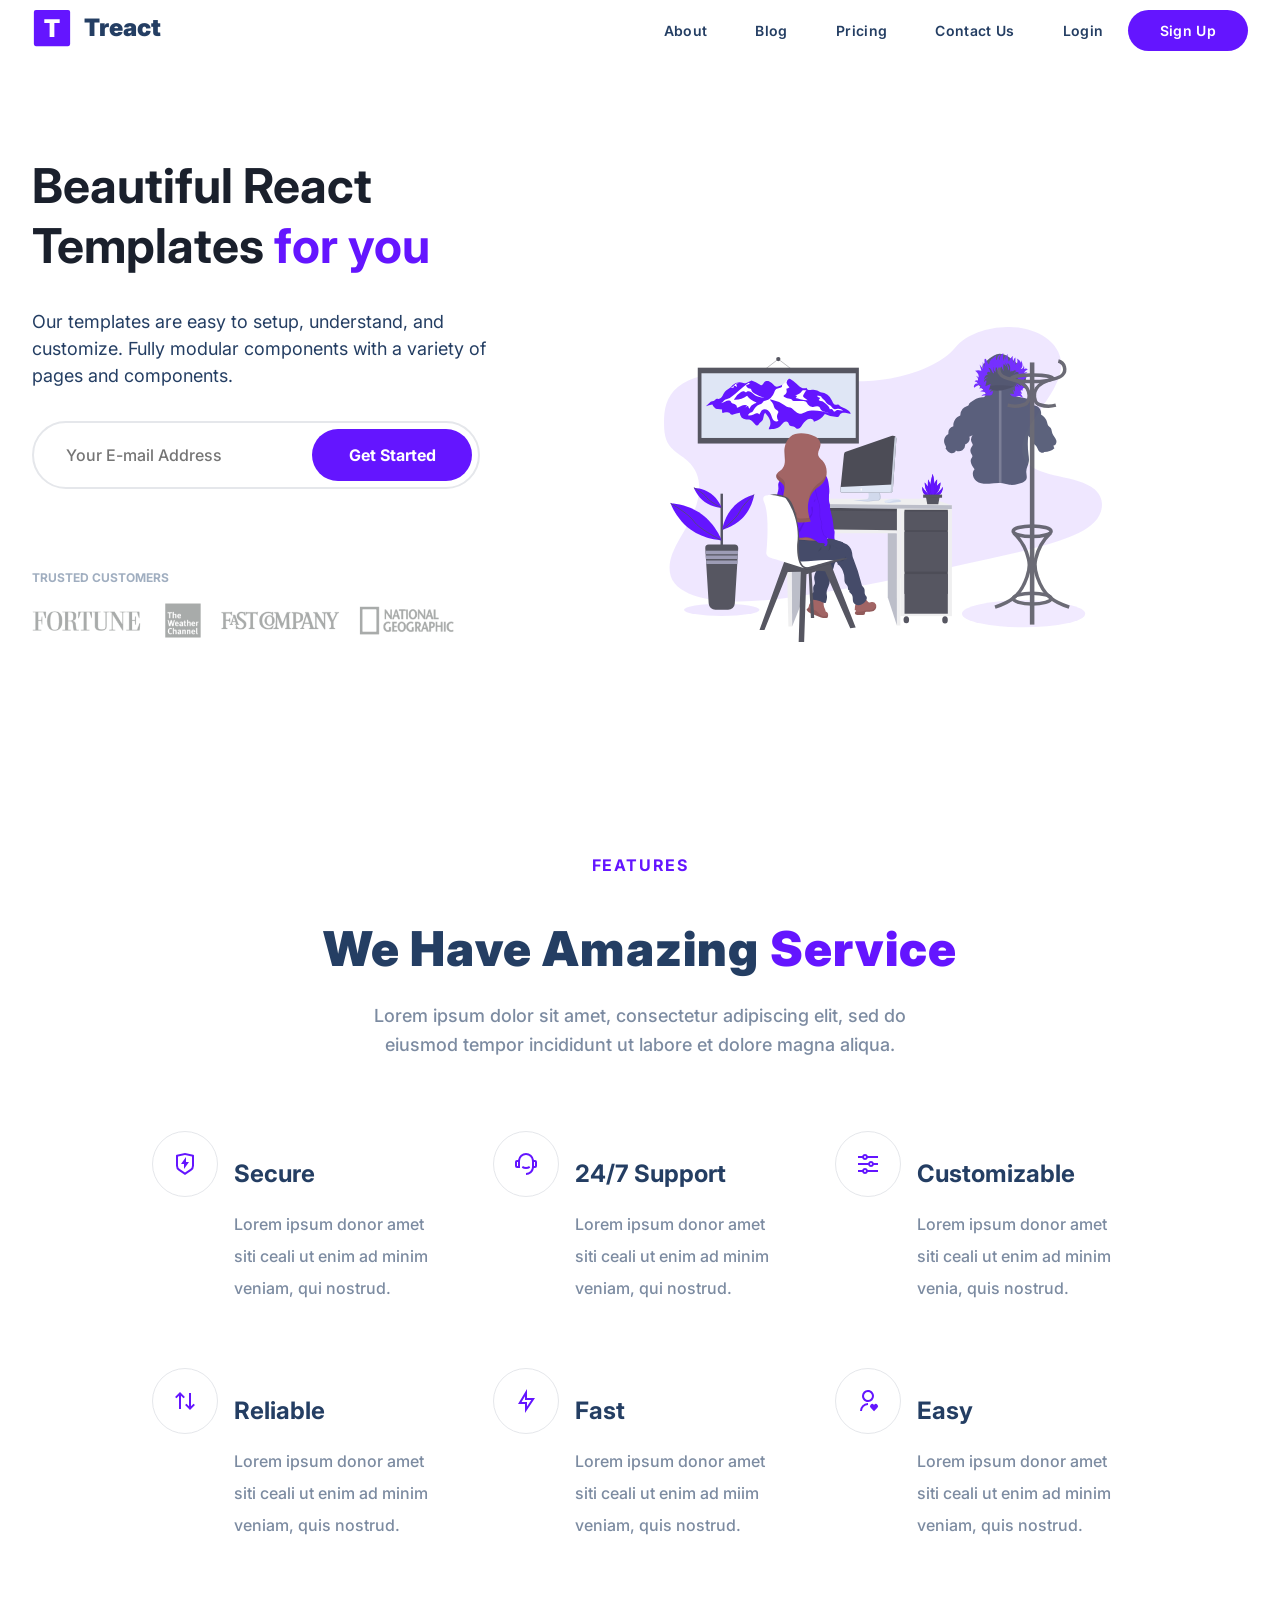
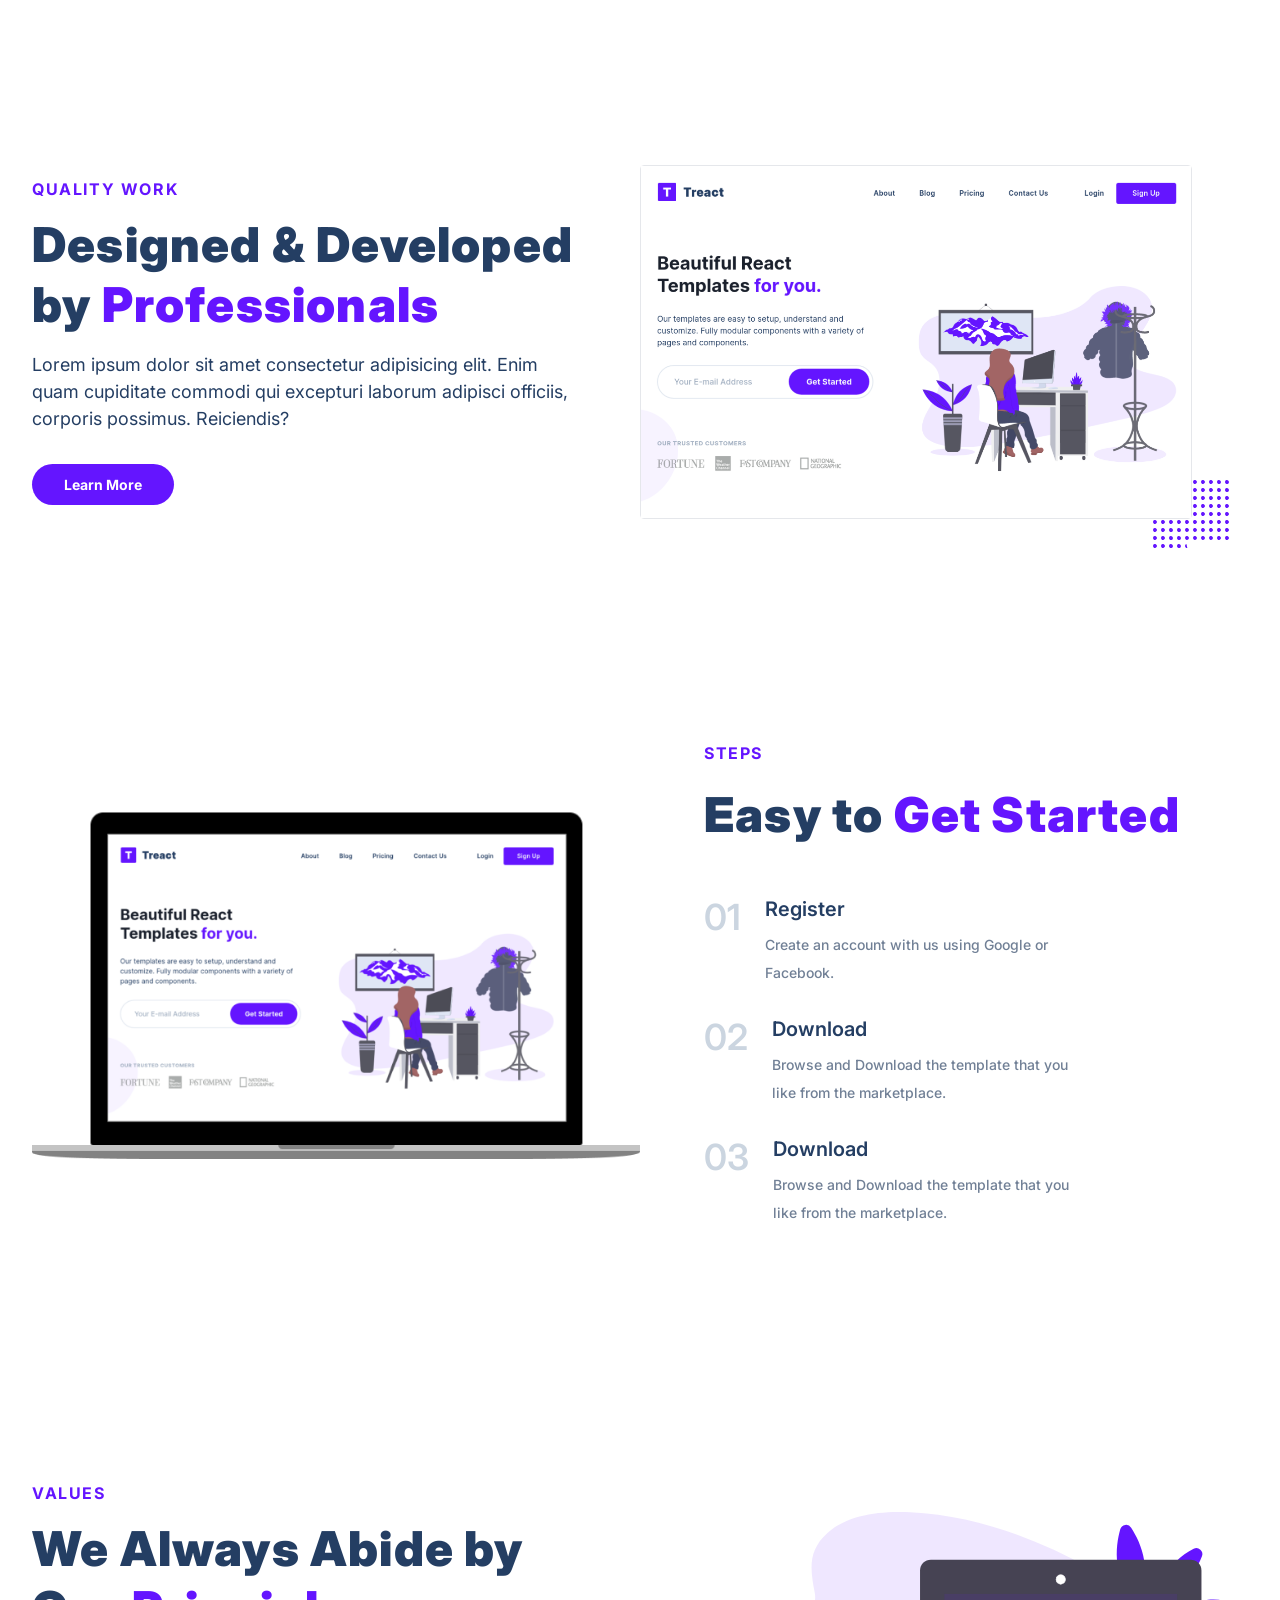
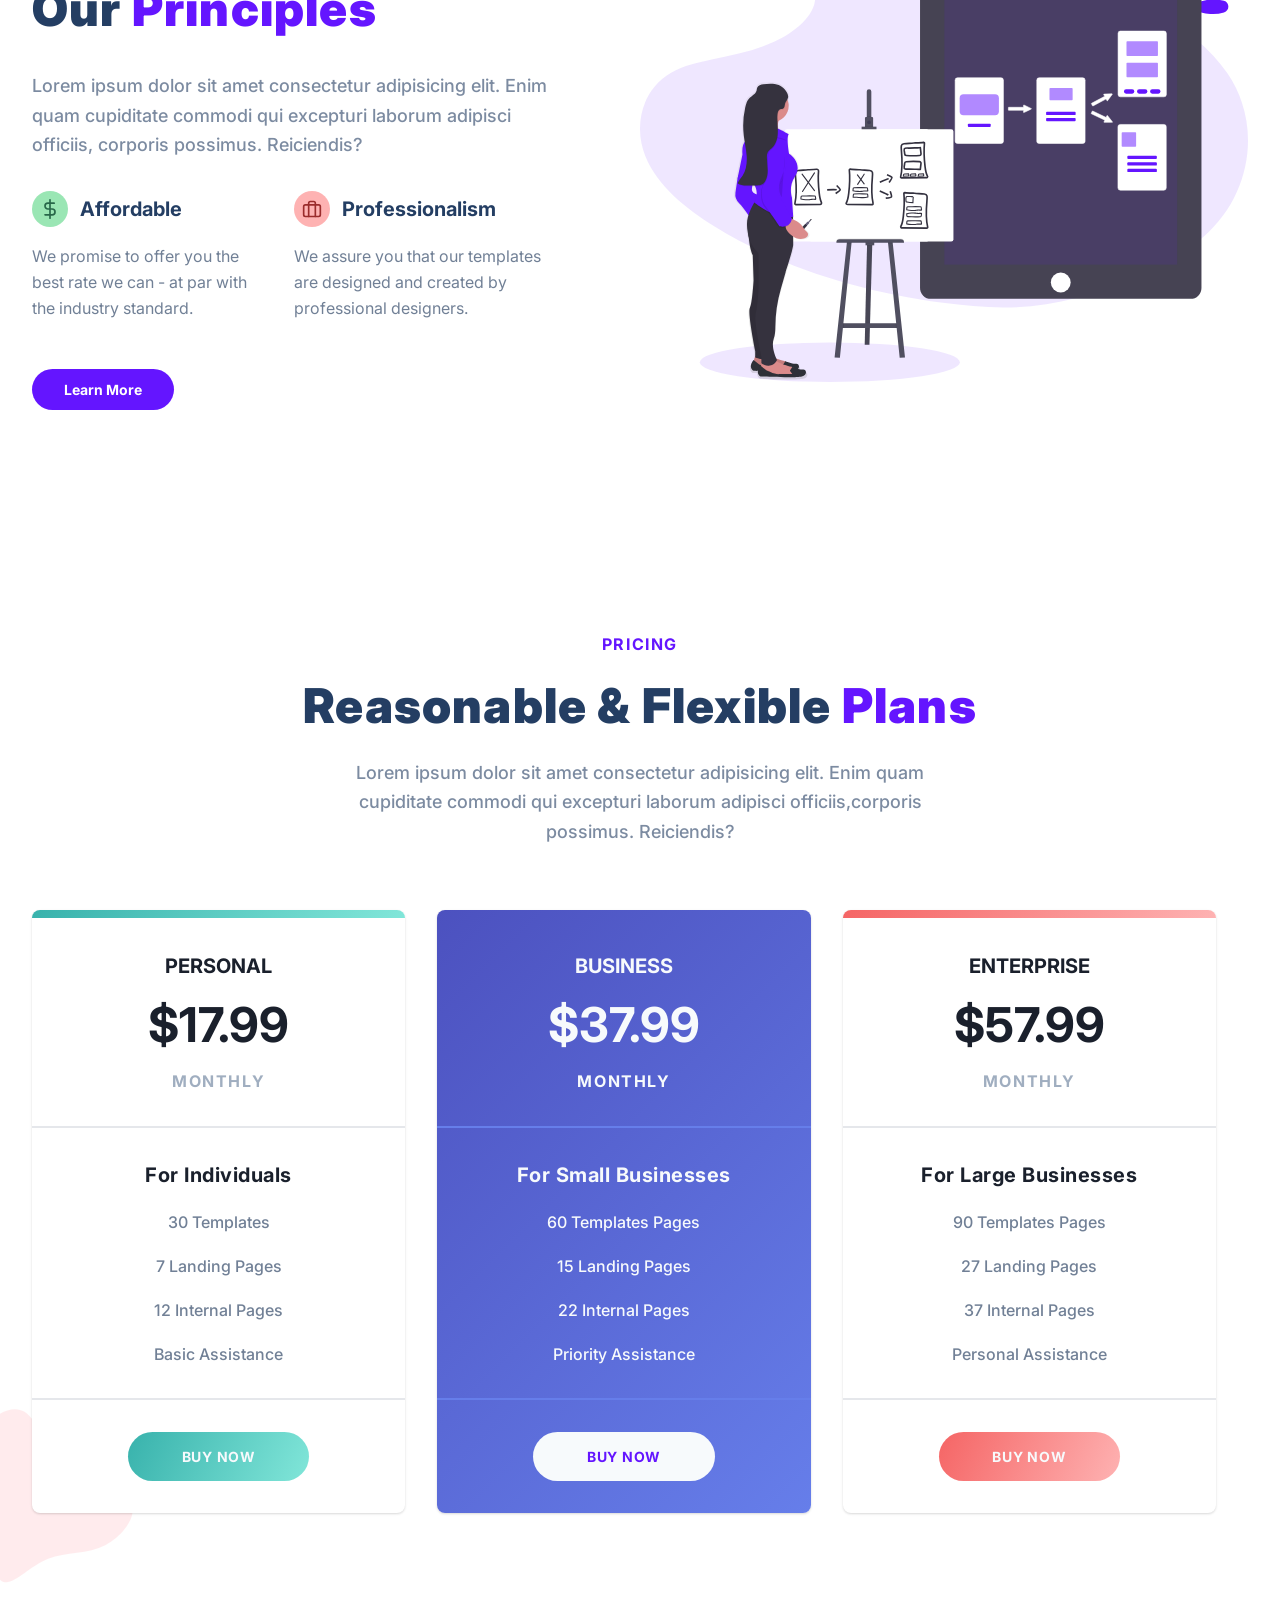
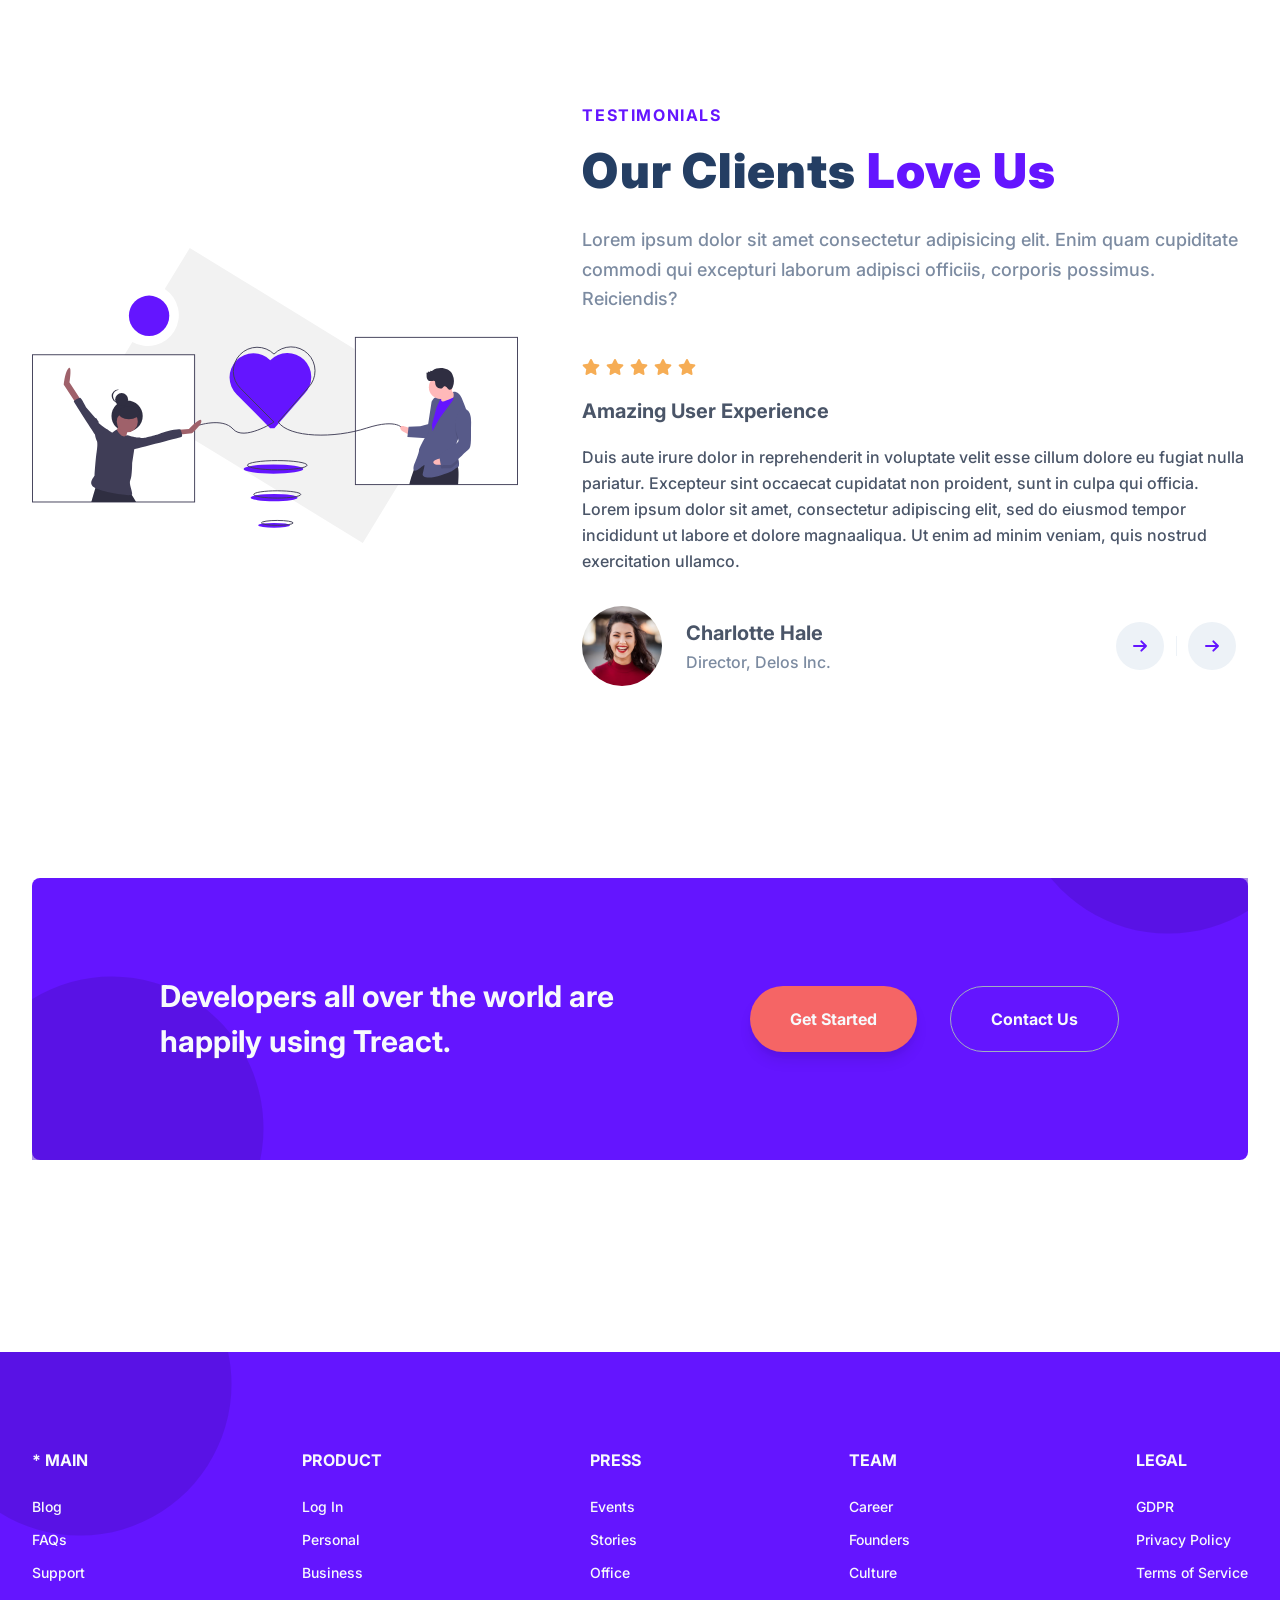
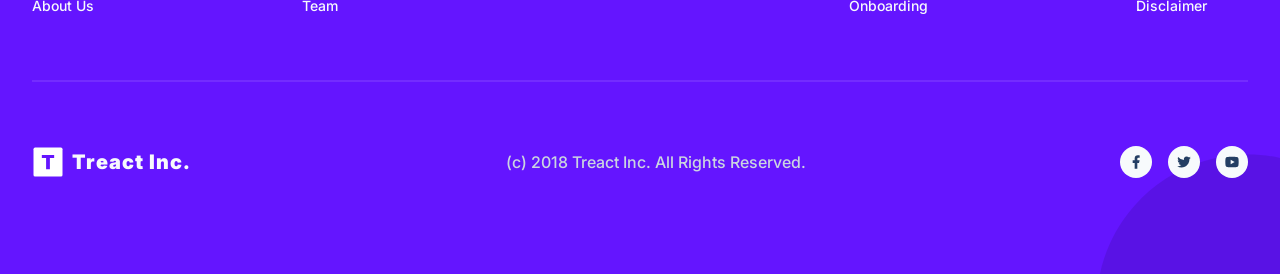
==== commit 1ddddedc: "“Updating”" ====
--- a/index.html
+++ b/index.html
@@ -26,7 +26,8 @@
             <div class="row nav__row">
                 <div class="nav__logo">
                   <!-- Nav Logo here  -->
-                  <img src="./assets/logo.2c489fc453a1783cbadacf914efa3df6.svg" alt="".nav__logo--img>
+                  <img src="./assets/logo.2c489fc453a1783cbadacf914efa3df6.svg" alt="LOGO"
+                    class="nav__logo--img"/>
                 <div class="nav__logo--title">
                   Treact
                 </div>
@@ -113,7 +114,7 @@
               eiusmod tempor incididunt ut labore et dolore magna aliqua.
             </div>
                 </div>
-            <!--Beggining of 6 mini sections-->
+            <!--Beginning of 6 mini sections-->
             <div class="features"><!-- beginning of features -->
               <div class="feature">
                 <div class="feature__row">
@@ -142,7 +143,7 @@
               <div class="feature">
                 <div class="feature__row">
                   <figure class="feature__img--wrapper">
-                    <img src="/assets/customize-icon.367468c90fd796009b97fbfba67b2c6a.svg" class="feature__img">
+                    <img src="./assets/customize-icon.367468c90fd796009b97fbfba67b2c6a.svg" class="feature__img">
                   </figure>
                   <div class="feature__text">
                     <h2 class="feature__title">Customizable</h2>
@@ -155,7 +156,7 @@
               <div class="feature">
                 <div class="feature__row">
                   <figure class="feature__img--wrapper">
-                    <img src="/assets/reliable-icon.1367510a8f0a1bec76dc425d25f92f43.svg" class="feature__img">
+                    <img src="./assets/reliable-icon.1367510a8f0a1bec76dc425d25f92f43.svg" class="feature__img">
                   </figure>
                   <div class="feature__text">
                     <h2 class="feature__title">Reliable</h2>
@@ -168,7 +169,7 @@
               <div class="feature">
                 <div class="feature__row">
                   <figure class="feature__img--wrapper">
-                    <img src="/assets/fast-icon.dbb971a73d4805d2fc3bcdacdb55beba.svg" class="feature__img">
+                    <img src="./assets/fast-icon.dbb971a73d4805d2fc3bcdacdb55beba.svg" class="feature__img">
                   </figure>
                   <div class="feature__text">
                     <h2 class="feature__title">Fast</h2>
@@ -194,6 +195,7 @@
             </div> 
             </div> <!-- end of features -->
         </section>
+
          <!-- Enter Quality Work Section  -->
         <!--  50/50% width for both column sections, same .row data  -->
         <section id="quality">
@@ -211,7 +213,7 @@
                     <button class="btn">Learn More</button>
                   </div>
                   <figure class="quality__img--wrapper">
-                    <img src="/assets/hero-screenshot-1.40a097b525c2f8c9808e.png" class="quality__img">
+                    <img src="./assets/hero-screenshot-1.40a097b525c2f8c9808e.png" class="quality__img">
                     <svg viewBox="0 0 1280 1280" class="quality__grid">
                       <path d="M55 33.5C44.5 37 35 47.6 32.8 58.3c-4.3 20.6 16.3 41.2 36.9 36.9 15.5-3.2 27.5-19 26-33.9-1.1-10.5-9-21.3-19-26.2-6.1-2.9-15.5-3.6-21.7-1.6zM183 33.5c-15.1 5-25.3 21.6-22.2 36.2 2.5 11.9 13.6 23 25.4 25.5 19.4 4.1 39.5-14.2 37.5-33.9-1.1-10.5-9-21.3-19-26.2-6.1-2.9-15.5-3.6-21.7-1.6zM311 33.5c-10.5 3.5-20 14.1-22.2 24.8-4.3 20.6 16.3 41.2 36.9 36.9 15.5-3.2 27.5-19 26-33.9-1.1-10.5-9-21.3-19-26.2-6.1-2.9-15.5-3.6-21.7-1.6zM439 33.5c-10.5 3.5-20 14.1-22.2 24.8-4.3 20.6 16.3 41.2 36.9 36.9 15.5-3.2 27.5-19 26-33.9-1.1-10.5-9-21.3-19-26.2-6.1-2.9-15.5-3.6-21.7-1.6zM567 33.5c-10.5 3.5-20 14.1-22.2 24.8-4.3 20.6 16.3 41.2 36.9 36.9 15.5-3.2 27.5-19 26-33.9-1.1-10.5-9-21.3-19-26.2-6.1-2.9-15.5-3.6-21.7-1.6zM695 33.5c-10.5 3.5-20 14.1-22.2 24.8-4.3 20.6 16.3 41.2 36.9 36.9 15.5-3.2 27.5-19 26-33.9-1.1-10.5-9-21.3-19-26.2-6.1-2.9-15.5-3.6-21.7-1.6zM823 33.5c-10.5 3.5-20 14.1-22.2 24.8-4.3 20.6 16.3 41.2 36.9 36.9 15.5-3.2 27.5-19 26-33.9-1.1-10.5-9-21.3-19-26.2-6.1-2.9-15.5-3.6-21.7-1.6zM951 33.5c-10.5 3.5-20 14.1-22.2 24.8-4.3 20.6 16.3 41.2 36.9 36.9 15.5-3.2 27.5-19 26-33.9-1.1-10.5-9-21.3-19-26.2-6.1-2.9-15.5-3.6-21.7-1.6zM1079 33.5c-10.5 3.5-20 14.1-22.2 24.8-2.5 11.7 3.2 24.4 14.2 31.9 10.7 7.4 22.9 7.5 33.7.3 17.7-11.8 20.1-33.8 5.3-48.5-8.5-8.6-20.7-11.9-31-8.5zM1207 33.5c-10.5 3.5-20 14.1-22.2 24.8-2.5 11.7 3.2 24.4 14.2 31.9 10.7 7.4 22.9 7.5 33.7.3 17.7-11.8 20.1-33.8 5.3-48.5-8.5-8.6-20.7-11.9-31-8.5zM55 161.5c-10.5 3.5-20 14.1-22.2 24.8-4.3 20.6 16.3 41.2 36.9 36.9 15.5-3.2 27.5-19 26-33.9-1.1-10.5-9-21.3-19-26.2-6.1-2.9-15.5-3.6-21.7-1.6zM183 161.5c-15.1 5-25.3 21.6-22.2 36.2 2.5 11.9 13.6 23 25.4 25.5 19.4 4.1 39.5-14.2 37.5-33.9-1.1-10.5-9-21.3-19-26.2-6.1-2.9-15.5-3.6-21.7-1.6zM311 161.5c-10.5 3.5-20 14.1-22.2 24.8-4.3 20.6 16.3 41.2 36.9 36.9 15.5-3.2 27.5-19 26-33.9-1.1-10.5-9-21.3-19-26.2-6.1-2.9-15.5-3.6-21.7-1.6zM439 161.5c-10.5 3.5-20 14.1-22.2 24.8-4.3 20.6 16.3 41.2 36.9 36.9 15.5-3.2 27.5-19 26-33.9-1.1-10.5-9-21.3-19-26.2-6.1-2.9-15.5-3.6-21.7-1.6zM567 161.5c-10.5 3.5-20 14.1-22.2 24.8-4.3 20.6 16.3 41.2 36.9 36.9 15.5-3.2 27.5-19 26-33.9-1.1-10.5-9-21.3-19-26.2-6.1-2.9-15.5-3.6-21.7-1.6zM695 161.5c-10.5 3.5-20 14.1-22.2 24.8-4.3 20.6 16.3 41.2 36.9 36.9 15.5-3.2 27.5-19 26-33.9-1.1-10.5-9-21.3-19-26.2-6.1-2.9-15.5-3.6-21.7-1.6zM823 161.5c-10.5 3.5-20 14.1-22.2 24.8-4.3 20.6 16.3 41.2 36.9 36.9 15.5-3.2 27.5-19 26-33.9-1.1-10.5-9-21.3-19-26.2-6.1-2.9-15.5-3.6-21.7-1.6zM951 161.5c-10.5 3.5-20 14.1-22.2 24.8-4.3 20.6 16.3 41.2 36.9 36.9 15.5-3.2 27.5-19 26-33.9-1.1-10.5-9-21.3-19-26.2-6.1-2.9-15.5-3.6-21.7-1.6zM1079 161.5c-10.5 3.5-20 14.1-22.2 24.8-2.5 11.7 3.2 24.4 14.2 31.9 10.7 7.4 22.9 7.5 33.7.3 17.7-11.8 20.1-33.8 5.3-48.5-8.5-8.6-20.7-11.9-31-8.5zM1207 161.5c-10.5 3.5-20 14.1-22.2 24.8-2.5 11.7 3.2 24.4 14.2 31.9 10.7 7.4 22.9 7.5 33.7.3 17.7-11.8 20.1-33.8 5.3-48.5-8.5-8.6-20.7-11.9-31-8.5zM55 289.5c-10.5 3.5-20 14.1-22.2 24.8-4.3 20.6 16.3 41.2 36.9 36.9 15.5-3.2 27.5-19 26-33.9-1.1-10.5-9-21.3-19-26.2-6.1-2.9-15.5-3.6-21.7-1.6zM183 289.5c-10.5 3.5-20 14.1-22.2 24.8-4.3 20.6 16.3 41.2 36.9 36.9 15.5-3.2 27.5-19 26-33.9-1.1-10.5-9-21.3-19-26.2-6.1-2.9-15.5-3.6-21.7-1.6zM311 289.5c-10.5 3.5-20 14.1-22.2 24.8-4.3 20.6 16.3 41.2 36.9 36.9 15.5-3.2 27.5-19 26-33.9-1.1-10.5-9-21.3-19-26.2-6.1-2.9-15.5-3.6-21.7-1.6zM439 289.5c-10.5 3.5-20 14.1-22.2 24.8-4.3 20.6 16.3 41.2 36.9 36.9 15.5-3.2 27.5-19 26-33.9-1.1-10.5-9-21.3-19-26.2-6.1-2.9-15.5-3.6-21.7-1.6zM567 289.5c-10.5 3.5-20 14.1-22.2 24.8-4.3 20.6 16.3 41.2 36.9 36.9 15.5-3.2 27.5-19 26-33.9-1.1-10.5-9-21.3-19-26.2-6.1-2.9-15.5-3.6-21.7-1.6zM695 289.5c-10.5 3.5-20 14.1-22.2 24.8-4.3 20.6 16.3 41.2 36.9 36.9 15.5-3.2 27.5-19 26-33.9-1.1-10.5-9-21.3-19-26.2-6.1-2.9-15.5-3.6-21.7-1.6zM823 289.5c-10.5 3.5-20 14.1-22.2 24.8-4.3 20.6 16.3 41.2 36.9 36.9 15.5-3.2 27.5-19 26-33.9-1.1-10.5-9-21.3-19-26.2-6.1-2.9-15.5-3.6-21.7-1.6zM951 289.5c-10.5 3.5-20 14.1-22.2 24.8-4.3 20.6 16.3 41.2 36.9 36.9 15.5-3.2 27.5-19 26-33.9-1.1-10.5-9-21.3-19-26.2-6.1-2.9-15.5-3.6-21.7-1.6zM1079 289.5c-10.5 3.5-20 14.1-22.2 24.8-4.3 20.6 16.3 41.2 36.9 36.9 15.5-3.2 27.5-19 26-33.9-1.1-10.5-9-21.3-19-26.2-6.1-2.9-15.5-3.6-21.7-1.6zM1207 289.5c-10.5 3.5-20 14.1-22.2 24.8-4.3 20.6 16.3 41.2 36.9 36.9 15.5-3.2 27.5-19 26-33.9-1.1-10.5-9-21.3-19-26.2-6.1-2.9-15.5-3.6-21.7-1.6zM55 417.5c-10.5 3.5-20 14.1-22.2 24.8-4.3 20.6 16.3 41.2 36.9 36.9 15.5-3.2 27.5-19 26-33.9-1.1-10.5-9-21.3-19-26.2-6.1-2.9-15.5-3.6-21.7-1.6zM183 417.5c-10.5 3.5-20 14.1-22.2 24.8-4.3 20.6 16.3 41.2 36.9 36.9 15.5-3.2 27.5-19 26-33.9-1.1-10.5-9-21.3-19-26.2-6.1-2.9-15.5-3.6-21.7-1.6zM311 417.5c-10.5 3.5-20 14.1-22.2 24.8-4.3 20.6 16.3 41.2 36.9 36.9 15.5-3.2 27.5-19 26-33.9-1.1-10.5-9-21.3-19-26.2-6.1-2.9-15.5-3.6-21.7-1.6zM439 417.5c-10.5 3.5-20 14.1-22.2 24.8-4.3 20.6 16.3 41.2 36.9 36.9 15.5-3.2 27.5-19 26-33.9-1.1-10.5-9-21.3-19-26.2-6.1-2.9-15.5-3.6-21.7-1.6zM567 417.5c-10.5 3.5-20 14.1-22.2 24.8-4.3 20.6 16.3 41.2 36.9 36.9 15.5-3.2 27.5-19 26-33.9-1.1-10.5-9-21.3-19-26.2-6.1-2.9-15.5-3.6-21.7-1.6zM695 417.5c-10.5 3.5-20 14.1-22.2 24.8-4.3 20.6 16.3 41.2 36.9 36.9 15.5-3.2 27.5-19 26-33.9-1.1-10.5-9-21.3-19-26.2-6.1-2.9-15.5-3.6-21.7-1.6zM823 417.5c-10.5 3.5-20 14.1-22.2 24.8-4.3 20.6 16.3 41.2 36.9 36.9 15.5-3.2 27.5-19 26-33.9-1.1-10.5-9-21.3-19-26.2-6.1-2.9-15.5-3.6-21.7-1.6zM951 417.5c-10.5 3.5-20 14.1-22.2 24.8-4.3 20.6 16.3 41.2 36.9 36.9 15.5-3.2 27.5-19 26-33.9-1.1-10.5-9-21.3-19-26.2-6.1-2.9-15.5-3.6-21.7-1.6zM1079 417.5c-10.5 3.5-20 14.1-22.2 24.8-4.3 20.6 16.3 41.2 36.9 36.9 15.5-3.2 27.5-19 26-33.9-1.1-10.5-9-21.3-19-26.2-6.1-2.9-15.5-3.6-21.7-1.6zM1207 417.5c-10.5 3.5-20 14.1-22.2 24.8-4.3 20.6 16.3 41.2 36.9 36.9 15.5-3.2 27.5-19 26-33.9-1.1-10.5-9-21.3-19-26.2-6.1-2.9-15.5-3.6-21.7-1.6zM55 545.5c-10.5 3.5-20 14.1-22.2 24.8-4.3 20.6 16.3 41.2 36.9 36.9 15.5-3.2 27.5-19 26-33.9-1.1-10.5-9-21.3-19-26.2-6.1-2.9-15.5-3.6-21.7-1.6zM183 545.5c-10.5 3.5-20 14.1-22.2 24.8-4.3 20.6 16.3 41.2 36.9 36.9 15.5-3.2 27.5-19 26-33.9-1.1-10.5-9-21.3-19-26.2-6.1-2.9-15.5-3.6-21.7-1.6zM311 545.5c-10.5 3.5-20 14.1-22.2 24.8-4.3 20.6 16.3 41.2 36.9 36.9 15.5-3.2 27.5-19 26-33.9-1.1-10.5-9-21.3-19-26.2-6.1-2.9-15.5-3.6-21.7-1.6zM439 545.5c-10.5 3.5-20 14.1-22.2 24.8-4.3 20.6 16.3 41.2 36.9 36.9 15.5-3.2 27.5-19 26-33.9-1.1-10.5-9-21.3-19-26.2-6.1-2.9-15.5-3.6-21.7-1.6zM567 545.5c-10.5 3.5-20 14.1-22.2 24.8-4.3 20.6 16.3 41.2 36.9 36.9 15.5-3.2 27.5-19 26-33.9-1.1-10.5-9-21.3-19-26.2-6.1-2.9-15.5-3.6-21.7-1.6zM695 545.5c-10.5 3.5-20 14.1-22.2 24.8-4.3 20.6 16.3 41.2 36.9 36.9 15.5-3.2 27.5-19 26-33.9-1.1-10.5-9-21.3-19-26.2-6.1-2.9-15.5-3.6-21.7-1.6zM823 545.5c-10.5 3.5-20 14.1-22.2 24.8-4.3 20.6 16.3 41.2 36.9 36.9 15.5-3.2 27.5-19 26-33.9-1.1-10.5-9-21.3-19-26.2-6.1-2.9-15.5-3.6-21.7-1.6zM951 545.5c-10.5 3.5-20 14.1-22.2 24.8-4.3 20.6 16.3 41.2 36.9 36.9 15.5-3.2 27.5-19 26-33.9-1.1-10.5-9-21.3-19-26.2-6.1-2.9-15.5-3.6-21.7-1.6zM1079 545.5c-10.5 3.5-20 14.1-22.2 24.8-4.3 20.6 16.3 41.2 36.9 36.9 15.5-3.2 27.5-19 26-33.9-1.1-10.5-9-21.3-19-26.2-6.1-2.9-15.5-3.6-21.7-1.6zM1207 545.5c-10.5 3.5-20 14.1-22.2 24.8-4.3 20.6 16.3 41.2 36.9 36.9 15.5-3.2 27.5-19 26-33.9-1.1-10.5-9-21.3-19-26.2-6.1-2.9-15.5-3.6-21.7-1.6zM55 673.5c-10.5 3.5-20 14.1-22.2 24.8-4.3 20.6 16.3 41.2 36.9 36.9 15.5-3.2 27.5-19 26-33.9-1.1-10.5-9-21.3-19-26.2-6.1-2.9-15.5-3.6-21.7-1.6zM183 673.5c-10.5 3.5-20 14.1-22.2 24.8-4.3 20.6 16.3 41.2 36.9 36.9 15.5-3.2 27.5-19 26-33.9-1.1-10.5-9-21.3-19-26.2-6.1-2.9-15.5-3.6-21.7-1.6zM311 673.5c-10.5 3.5-20 14.1-22.2 24.8-4.3 20.6 16.3 41.2 36.9 36.9 15.5-3.2 27.5-19 26-33.9-1.1-10.5-9-21.3-19-26.2-6.1-2.9-15.5-3.6-21.7-1.6zM439 673.5c-10.5 3.5-20 14.1-22.2 24.8-4.3 20.6 16.3 41.2 36.9 36.9 15.5-3.2 27.5-19 26-33.9-1.1-10.5-9-21.3-19-26.2-6.1-2.9-15.5-3.6-21.7-1.6zM567 673.5c-10.5 3.5-20 14.1-22.2 24.8-4.3 20.6 16.3 41.2 36.9 36.9 15.5-3.2 27.5-19 26-33.9-1.1-10.5-9-21.3-19-26.2-6.1-2.9-15.5-3.6-21.7-1.6zM695 673.5c-10.5 3.5-20 14.1-22.2 24.8-4.3 20.6 16.3 41.2 36.9 36.9 15.5-3.2 27.5-19 26-33.9-1.1-10.5-9-21.3-19-26.2-6.1-2.9-15.5-3.6-21.7-1.6zM823 673.5c-10.5 3.5-20 14.1-22.2 24.8-4.3 20.6 16.3 41.2 36.9 36.9 15.5-3.2 27.5-19 26-33.9-1.1-10.5-9-21.3-19-26.2-6.1-2.9-15.5-3.6-21.7-1.6zM951 673.5c-10.5 3.5-20 14.1-22.2 24.8-4.3 20.6 16.3 41.2 36.9 36.9 15.5-3.2 27.5-19 26-33.9-1.1-10.5-9-21.3-19-26.2-6.1-2.9-15.5-3.6-21.7-1.6zM1079 673.5c-10.5 3.5-20 14.1-22.2 24.8-4.3 20.6 16.3 41.2 36.9 36.9 15.5-3.2 27.5-19 26-33.9-1.1-10.5-9-21.3-19-26.2-6.1-2.9-15.5-3.6-21.7-1.6zM1207 673.5c-10.5 3.5-20 14.1-22.2 24.8-4.3 20.6 16.3 41.2 36.9 36.9 15.5-3.2 27.5-19 26-33.9-1.1-10.5-9-21.3-19-26.2-6.1-2.9-15.5-3.6-21.7-1.6zM55 801.5c-10.5 3.5-20 14.1-22.2 24.8-4.3 20.6 16.3 41.2 36.9 36.9 15.5-3.2 27.5-19 26-33.9-1.1-10.5-9-21.3-19-26.2-6.1-2.9-15.5-3.6-21.7-1.6zM183 801.5c-10.5 3.5-20 14.1-22.2 24.8-4.3 20.6 16.3 41.2 36.9 36.9 15.5-3.2 27.5-19 26-33.9-1.1-10.5-9-21.3-19-26.2-6.1-2.9-15.5-3.6-21.7-1.6zM311 801.5c-10.5 3.5-20 14.1-22.2 24.8-2.5 11.7 3.2 24.4 14.2 31.9 10.7 7.4 22.9 7.5 33.7.3 17.7-11.8 20.1-33.8 5.3-48.5-8.5-8.6-20.7-11.9-31-8.5zM439 801.5c-10.5 3.5-20 14.1-22.2 24.8-2.5 11.7 3.2 24.4 14.2 31.9 10.7 7.4 22.9 7.5 33.7.3 17.7-11.8 20.1-33.8 5.3-48.5-8.5-8.6-20.7-11.9-31-8.5zM567 801.5c-15.1 5-25.3 21.6-22.2 36.2 2.5 11.9 13.6 23 25.5 25.5 19.3 4.1 39.4-14.2 37.4-33.9-1.1-10.5-9-21.3-19-26.2-6.1-2.9-15.5-3.6-21.7-1.6zM695 801.5c-15.1 5-25.3 21.6-22.2 36.2 2.5 11.9 13.6 23 25.5 25.5 19.3 4.1 39.4-14.2 37.4-33.9-1.1-10.5-9-21.3-19-26.2-6.1-2.9-15.5-3.6-21.7-1.6zM823 801.5c-15.1 5-25.3 21.6-22.2 36.2 2.5 11.9 13.6 23 25.5 25.5 19.3 4.1 39.4-14.2 37.4-33.9-1.1-10.5-9-21.3-19-26.2-6.1-2.9-15.5-3.6-21.7-1.6zM951 801.5c-15.1 5-25.3 21.6-22.2 36.2 2.5 11.9 13.6 23 25.5 25.5 19.3 4.1 39.4-14.2 37.4-33.9-1.1-10.5-9-21.3-19-26.2-6.1-2.9-15.5-3.6-21.7-1.6zM1079 801.5c-10.5 3.5-20 14.1-22.2 24.8-4.3 20.6 16.3 41.2 36.9 36.9 15.5-3.2 27.5-19 26-33.9-1.1-10.5-9-21.3-19-26.2-6.1-2.9-15.5-3.6-21.7-1.6zM1207 801.5c-10.5 3.5-20 14.1-22.2 24.8-4.3 20.6 16.3 41.2 36.9 36.9 15.5-3.2 27.5-19 26-33.9-1.1-10.5-9-21.3-19-26.2-6.1-2.9-15.5-3.6-21.7-1.6zM55 929.5c-10.5 3.5-20 14.1-22.2 24.8-4.3 20.6 16.3 41.2 36.9 36.9 15.5-3.2 27.5-19 26-33.9-1.1-10.5-9-21.3-19-26.2-6.1-2.9-15.5-3.6-21.7-1.6zM183 929.5c-10.5 3.5-20 14.1-22.2 24.8-4.3 20.6 16.3 41.2 36.9 36.9 15.5-3.2 27.5-19 26-33.9-1.1-10.5-9-21.3-19-26.2-6.1-2.9-15.5-3.6-21.7-1.6zM311 929.5c-10.5 3.5-20 14.1-22.2 24.8-2.5 11.7 3.2 24.4 14.2 31.9 10.7 7.4 22.9 7.5 33.7.3 17.7-11.8 20.1-33.8 5.3-48.5-8.5-8.6-20.7-11.9-31-8.5zM439 929.5c-10.5 3.5-20 14.1-22.2 24.8-2.5 11.7 3.2 24.4 14.2 31.9 10.7 7.4 22.9 7.5 33.7.3 17.7-11.8 20.1-33.8 5.3-48.5-8.5-8.6-20.7-11.9-31-8.5zM567 929.5c-15.1 5-25.3 21.6-22.2 36.2 2.5 11.9 13.6 23 25.5 25.5 19.3 4.1 39.4-14.2 37.4-33.9-1.1-10.5-9-21.3-19-26.2-6.1-2.9-15.5-3.6-21.7-1.6zM695 929.5c-15.1 5-25.3 21.6-22.2 36.2 2.5 11.9 13.6 23 25.5 25.5 19.3 4.1 39.4-14.2 37.4-33.9-1.1-10.5-9-21.3-19-26.2-6.1-2.9-15.5-3.6-21.7-1.6zM823 929.5c-15.1 5-25.3 21.6-22.2 36.2 2.5 11.9 13.6 23 25.5 25.5 19.3 4.1 39.4-14.2 37.4-33.9-1.1-10.5-9-21.3-19-26.2-6.1-2.9-15.5-3.6-21.7-1.6zM951 929.5c-15.1 5-25.3 21.6-22.2 36.2 2.5 11.9 13.6 23 25.5 25.5 19.3 4.1 39.4-14.2 37.4-33.9-1.1-10.5-9-21.3-19-26.2-6.1-2.9-15.5-3.6-21.7-1.6zM1079 929.5c-10.5 3.5-20 14.1-22.2 24.8-4.3 20.6 16.3 41.2 36.9 36.9 15.5-3.2 27.5-19 26-33.9-1.1-10.5-9-21.3-19-26.2-6.1-2.9-15.5-3.6-21.7-1.6zM1207 929.5c-10.5 3.5-20 14.1-22.2 24.8-4.3 20.6 16.3 41.2 36.9 36.9 15.5-3.2 27.5-19 26-33.9-1.1-10.5-9-21.3-19-26.2-6.1-2.9-15.5-3.6-21.7-1.6zM55 1057.5c-10.5 3.5-20 14.1-22.2 24.8-4.3 20.6 16.3 41.2 36.9 36.9 15.5-3.2 27.5-19 26-33.9-1.1-10.5-9-21.3-19-26.2-6.1-2.9-15.5-3.6-21.7-1.6zM183 1057.5c-10.5 3.5-20 14.1-22.2 24.8-4.3 20.6 16.3 41.2 36.9 36.9 15.5-3.2 27.5-19 26-33.9-1.1-10.5-9-21.3-19-26.2-6.1-2.9-15.5-3.6-21.7-1.6zM311 1057.5c-10.5 3.5-20 14.1-22.2 24.8-2.5 11.7 3.2 24.4 14.2 31.9 10.7 7.4 22.9 7.5 33.7.3 17.7-11.8 20.1-33.8 5.3-48.5-8.5-8.6-20.7-11.9-31-8.5zM439 1057.5c-10.5 3.5-20 14.1-22.2 24.8-2.5 11.7 3.2 24.4 14.2 31.9 10.7 7.4 22.9 7.5 33.7.3 17.7-11.8 20.1-33.8 5.3-48.5-8.5-8.6-20.7-11.9-31-8.5zM567 1057.5c-10.5 3.5-20 14.1-22.2 24.8-4.3 20.6 16.3 41.2 36.9 36.9 15.5-3.2 27.5-19"></path>
                     </svg>
@@ -219,9 +221,10 @@
                 </div>
             </div>
         </section>
-<!--  Enter Steps Section  -->
+<!--  End Quality Section  -->
          <!--  50/50% width for both column sections, same .row data  -->
          <!--  display: flex; flex-directio: column;  -->
+           <!-- Beginning of Steps Section-->
         <section id="steps">
             <div class="container">
                 <div class="row">
@@ -331,7 +334,7 @@
                     </div>
                     <button class="btn">Learn More</button>
                   </div>
-                  <img class="values__img" src="/assets/prototype-illustration.21bc4b3f612a2f257c3d361067582485.svg">                   
+                  <img class="values__img" src="./assets/prototype-illustration.21bc4b3f612a2f257c3d361067582485.svg">                   
                 </div>
             </div>
         </section>
@@ -421,7 +424,7 @@
         <section id="testimonials">
             <div class="container">
                 <div class="row">
-                  <img src="/assets/love-illustration.c759090fa833369ad6ffb6eb19cacb3e.svg" alt class="testimonials__img">
+                  <img src="./assets/love-illustration.c759090fa833369ad6ffb6eb19cacb3e.svg" alt class="testimonials__img">
                   <div class="testimonials__description">
                     <div class="section__tag">testimonials</div>
                     <h2 class="section__title">
@@ -455,7 +458,7 @@
                       </p>
                       <div class="testimonial__bottom"> <!--CHARLOTTE -->
                         <div class="testimonial__profile">
-                          <img src="/assets/photo-1494790108377-be9c29b29330.avif" class="testimonial__img">
+                          <img src="./assets/photo-1494790108377-be9c29b29330.avif" class="testimonial__img">
                           <div class="testimonial__details">
                             <div class="testimonial__name">Charlotte Hale</div>
                             <div class="testimonial__role">Director, Delos Inc.</div>
@@ -571,7 +574,7 @@
            
            <div class="footer__bottom"> <!-- start of footer bottom -->
             <div class="footer__logo">
-              <img src="/assets/logo-light.d9a5d1b5be5ea077b26864fdfc2e96a4.svg" alt class="footer__logo--img">
+              <img src="./assets/logo-light.d9a5d1b5be5ea077b26864fdfc2e96a4.svg" alt class="footer__logo--img">
               <h5 class="footer__logo--text">Treact Inc.</h5>
             </div>
             <div class="footer__copyright">(c) 2018 Treact Inc. All Rights Reserved. </div>
--- a/style.css
+++ b/style.css
@@ -61,7 +61,7 @@
 .row {
   /* notice purple border */
   width: 100%;
-  max-width: 1200px; /* was 1280*/
+  max-width: 1280px; /* was 1280*/
   margin: 0 auto;
 }
 
@@ -91,12 +91,9 @@
 
 /*. NAVBAR */
 
-nav {
-  /* notice pink border inside purple row border */
-  display: flex;
-  justify-content: space-between; /* logo to left, links to right */
-  align-items: center; /* will align navigation bar in center */
-  /* padding-top: 32px; copied from template? */
+nav nav {
+    padding-top: 32px;
+    display: flex;
 }
 
 .nav__row {
@@ -111,7 +108,7 @@
   padding-bottom: 4px;
 }
 
-.nav__logo--image {
+.nav__logo--img {
   height: 40px;
   width: 40px;
 }
@@ -345,6 +342,8 @@
 }
 .header__img--wrapper {
   width: calc(60%);
+  justify-content: center;
+  display: flex;
 }
 
 /* FEATURES */
@@ -422,6 +421,15 @@
   line-height: 2;
   font-weight: 500;
 }
+@media (max-width: 1024px) {
+  .feature {
+    width: 100%;
+  }
+
+  .feature__row {
+    padding: 16px 24px;
+  }
+}
 
 /* QUALITY WORK */
 
@@ -430,16 +438,26 @@
   justify-content: space-between;
   align-items: center;
 }
-@media (max-width: 1024px) {
-  .quality__description {
-    margin-right: 0px;
-    padding-right: 48px;
-  }
-}
+
 .quality__description,
 .quality__img--wrapper {
   width: 50%;
 }
+
+@media (max-width: 1024px) {
+    .quality__description {
+    margin-right: 0px;
+    padding-right: 48px;
+     }
+     #quality .row {
+    flex-direction: column;
+  }
+  .quality__description,
+  .quality__img--wrapper {
+    width: 100%;
+  }
+  }
+
 .section__tag {
   font-size: 16px;
   color: #6415ff;
@@ -501,10 +519,7 @@
   z-index: 2;
   display: flex;
 }
-.quality__description,
-.quality__img--wrapper {
-  width: 50%;
-}
+
 .quality__img {
   z-index: 1;
 }
@@ -533,11 +548,11 @@
   justify-content: space-between;
   align-items: center;
 }
+/* DESKTOP for Steps section*/
 .steps__description,
 .steps__img--wrapper {
   width: 50%;
 }
-
 .steps__img--wrapper {
   display: flex;
   position: relative;
@@ -545,9 +560,16 @@
 .steps__img {
   z-index: 2;
 }
-
 img {
   width: 100%;
+}
+
+/* PHONE/TABLET for Steps section */
+@media (max-width: 1024px) {
+  .steps__description,
+  .steps__img--wrapper {
+    width: 100%;
+  }
 }
 @media (max-width: 1280px) {
   .steps__grid {
@@ -574,10 +596,6 @@
   display: flex;
   flex-direction: column;
 }
-.steps__description,
-.steps__img--wrapper {
-  width: 50%;
-}
 .section__tag {
   font-size: 16px;
   color: #6415ff;
@@ -636,9 +654,26 @@
   justify-content: space-between;
   align-items: center;
 }
+/* DESKTOP for Values */
 .values__description,
 .values__img {
-    width: 50%;
+  width: 50%;
+}
+/* PHONE/TABLET for Values */
+@media (max-width: 1024px) {
+  .values__description,
+  .values__img {
+    width: 100%;
+  }
+
+  .values__list {
+    flex-direction: column;
+    max-width: 20rem;
+  }
+
+  .value {
+    margin-top: 2.5rem;
+  }
 }
 
 .values__description {
@@ -677,13 +712,6 @@
     font-size: 16px;
   }
 }
-@media (max-width: 1024px) {
-  .values__list {
-    max-width: 20rem;
-    flex-direction: column;
-  }
-}
-
 .values__list {
   margin-left: 0px;
   margin-right: 0px;
@@ -695,7 +723,6 @@
   margin-top: 32px;
   margin-right: 32px;
 }
-
 @media (max-width: 1024px) {
   .value {
     margin-top: 2.5rem;
@@ -719,11 +746,9 @@
   font-family: "Inter", sans-serif;
   color: #243e63;
 }
-
 .value:nth-child(1) .value__img--wrapper {
   background-color: #9ae6b4;
 }
-
 .value__img--wrapper {
   border-radius: 50%;
   display: flex;
@@ -750,12 +775,6 @@
 .value:nth-of-type(2) {
   margin-top: 32px;
 }
-
-@media (max-width: 1024px) {
-  .value {
-    margin-top: 2.5rem;
-  }
-}
 .value {
   margin-top: 2rem;
   margin-right: 2rem;
@@ -770,7 +789,6 @@
 .value:nth-child(2) .value__img--wrapper {
   background-color: #feb2b2;
 }
-
 .value__img--wrapper {
   border-radius: 50%;
   display: flex;
@@ -797,11 +815,6 @@
 .value:nth-of-type(2) {
   margin-top: 32px;
 }
-@media (max-width: 1024px) {
-  .value {
-    margin-top: 2.5rem;
-  }
-}
 .value {
   margin-top: 2rem;
   margin-right: 2rem;
@@ -816,7 +829,6 @@
 .value:nth-child(2) .value__img--wrapper {
   background-color: #feb2b2;
 }
-
 .value__img--wrapper {
   border-radius: 50%;
   display: flex;
@@ -838,10 +850,6 @@
   font-weight: bold;
   transition: all 300ms ease;
   cursor: pointer;
-}
-.values__description,
-.values__img {
-  width: 50%;
 }
 
 /* PRICING */
@@ -1328,23 +1336,26 @@
 }
 
 .testimonial__img {
-    width: 80px;
-    height: 80px;
-    border-radius: 50%;
+  width: 80px;
+  height: 80px;
+  border-radius: 50%;
 }
 
 .testimonials__img,
-.testimonials__description { /* left box 1 image */
-    width: 50%;
+.testimonials__description {
+  /* left box 1 image */
+  width: 50%;
 }
 
 @media (max-width: 1280px) {
-  .testimonials__img { /* left side of page */
+  .testimonials__img {
+    /* left side of page */
     width: 40%;
   }
 }
 @media (max-width: 1024px) {
-  .testimonials__description { /* right side of page */
+  .testimonials__description {
+    /* right side of page */
     padding-left: 48px;
   }
 }
@@ -1353,7 +1364,8 @@
     width: calc(100% - 40%);
   }
 }
-.testimonials__description { /* right side box 2 */
+.testimonials__description {
+  /* right side box 2 */
   display: flex;
   flex-direction: column;
   padding-left: 64px;
@@ -1409,13 +1421,14 @@
 }
 .fa-star {
   --fa: "\f005";
-   color: rgb(246 173 85);
-    display: inline-block;
-    height: 1.25rem;
-    width: 1.25rem;
-}
-
-.testimonial__title { /* Amazing User Experience */
+  color: rgb(246 173 85);
+  display: inline-block;
+  height: 1.25rem;
+  width: 1.25rem;
+}
+
+.testimonial__title {
+  /* Amazing User Experience */
   color: #4a5568;
   line-height: 1.625;
   margin-top: 1rem;
@@ -1430,7 +1443,8 @@
   font-size: 16px;
   color: rgb(74 85 104);
 }
-.testimonial__bottom { /* box holding Charlotte info */
+.testimonial__bottom {
+  /* box holding Charlotte info */
   display: flex;
   justify-content: space-between;
 }
@@ -1557,7 +1571,7 @@
 }
 .start__buttons {
   display: flex;
-  justify-content: center;
+  justify-content: flex-end;
 }
 
 .start__button {
@@ -1596,7 +1610,7 @@
 }
 
 .start__button:hover:nth-child(1) {
-    background-color: rgba(229, 62, 62);
+  background-color: rgba(229, 62, 62);
 }
 
 .start__button:nth-child(2) {
@@ -1606,8 +1620,8 @@
 }
 
 .start__button:hover:nth-child(2) {
-    background-color: rgba(247, 250, 252);
-    color: rgba(100, 21, 255);
+  background-color: rgba(247, 250, 252);
+  color: rgba(100, 21, 255);
 }
 
 /*  FOOTER */
@@ -1618,15 +1632,13 @@
   }
 }
 footer {
-  flex-wrap: wrap;
   padding: 96px 32px;
   background-color: rgb(100, 21, 255);
   margin-bottom: -32px;
   position: relative;
   overflow: hidden;
 }
-.footer__info
-{
+.footer__info {
   display: flex;
   justify-content: space-between;
   align-items: center;
@@ -1665,12 +1677,10 @@
 }
 
 .footer__column {
-  width: calc(100% / 5);
   margin-top: 48px;
   display: flex;
   flex-direction: column;
   align-items: flex-start;
-  align-items: center;
   z-index: 2;
 }
 .footer__column--title {
@@ -1708,15 +1718,15 @@
 }
 
 .footer__logo--img {
-    height: 32px;
-    width: 32px;
+  height: 32px;
+  width: 32px;
 }
 .footer__logo--text {
-    font-size: 20px;
-    color: #f7fafc;
-    font-weight: 900;
-    margin-left: 8px;
-    letter-spacing: 0.05em;
+  font-size: 20px;
+  color: #f7fafc;
+  font-weight: 900;
+  margin-left: 8px;
+  letter-spacing: 0.05em;
 }
 
 .footer__copyright {
@@ -1765,14 +1775,21 @@
   .btn__menu {
     display: block;
   }
+
   header .row {
     flex-direction: column;
     align-items: center;
   }
+
+  .header__description {
+    width: 100%;
+  }
+
   footer {
     padding: 80px 32px;
   }
 }
+
 @media (max-width: 768px) {
   #quality .row,
   #values .row {
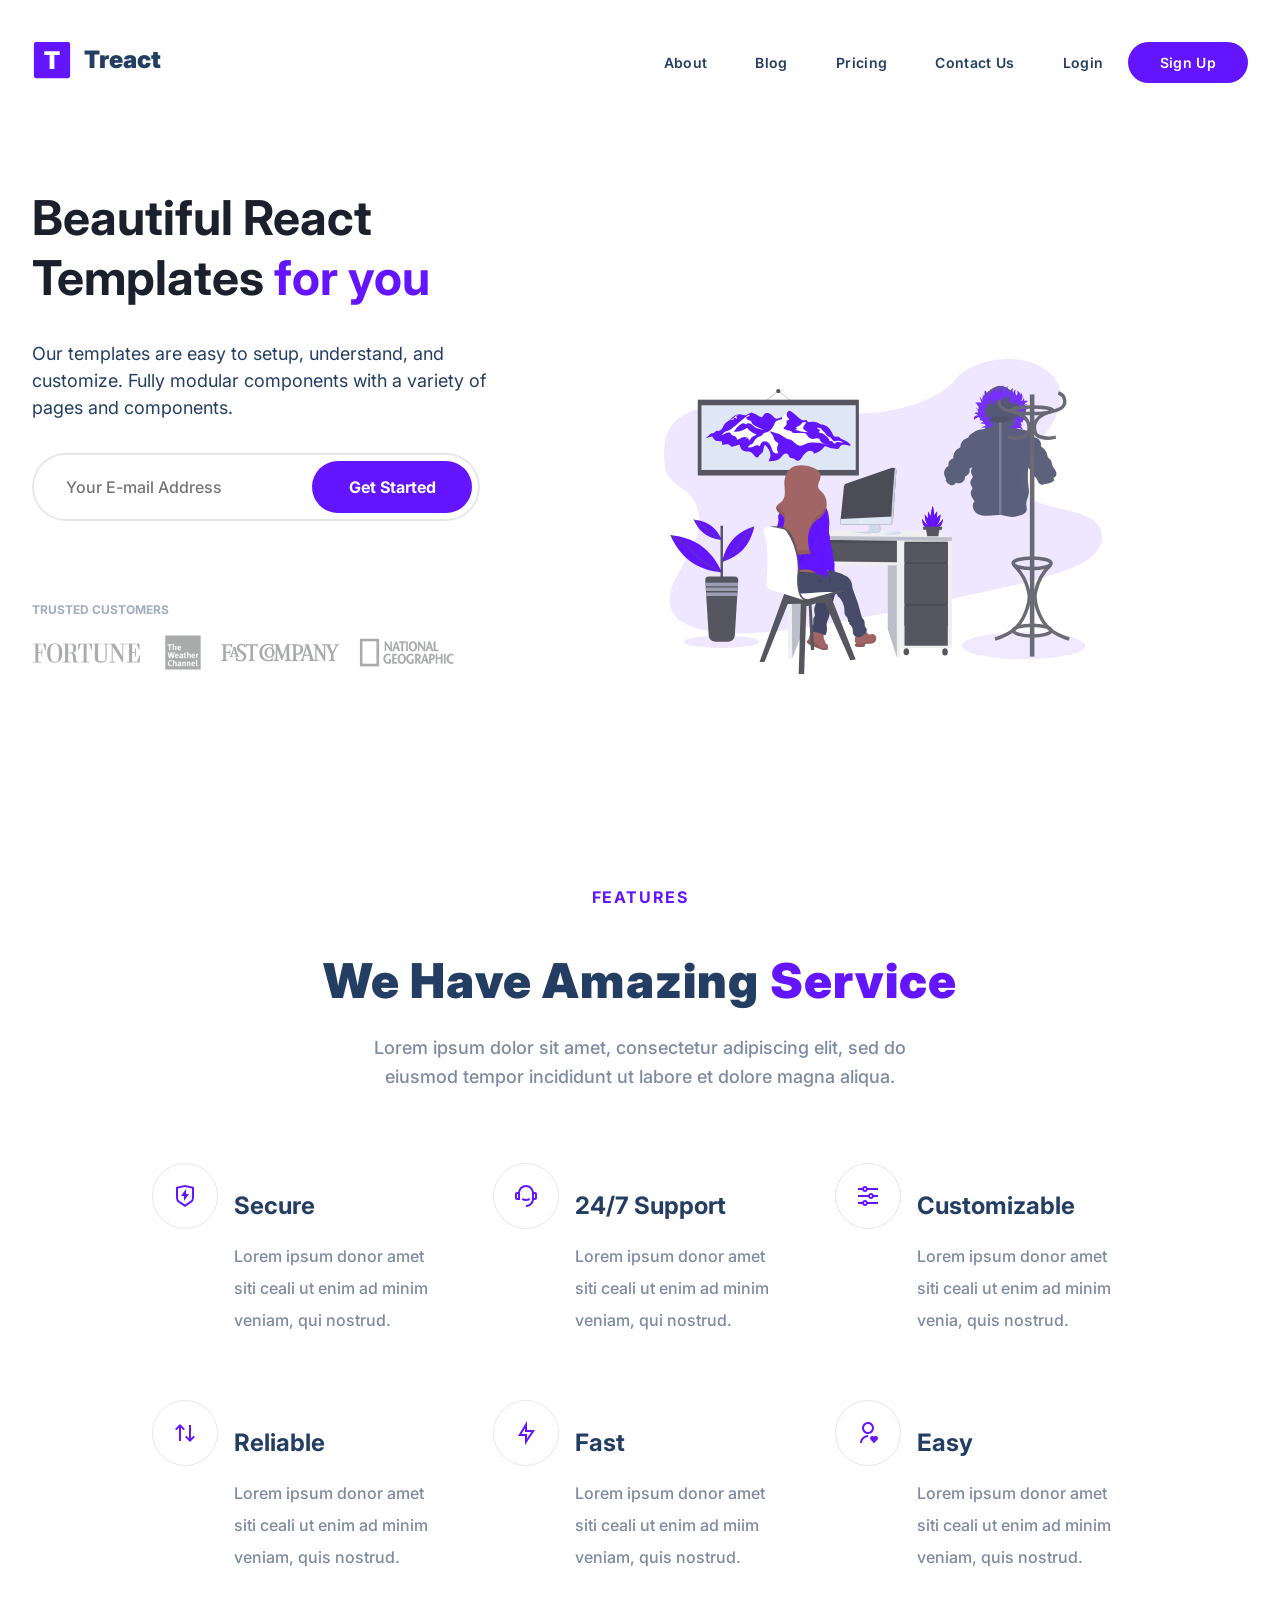
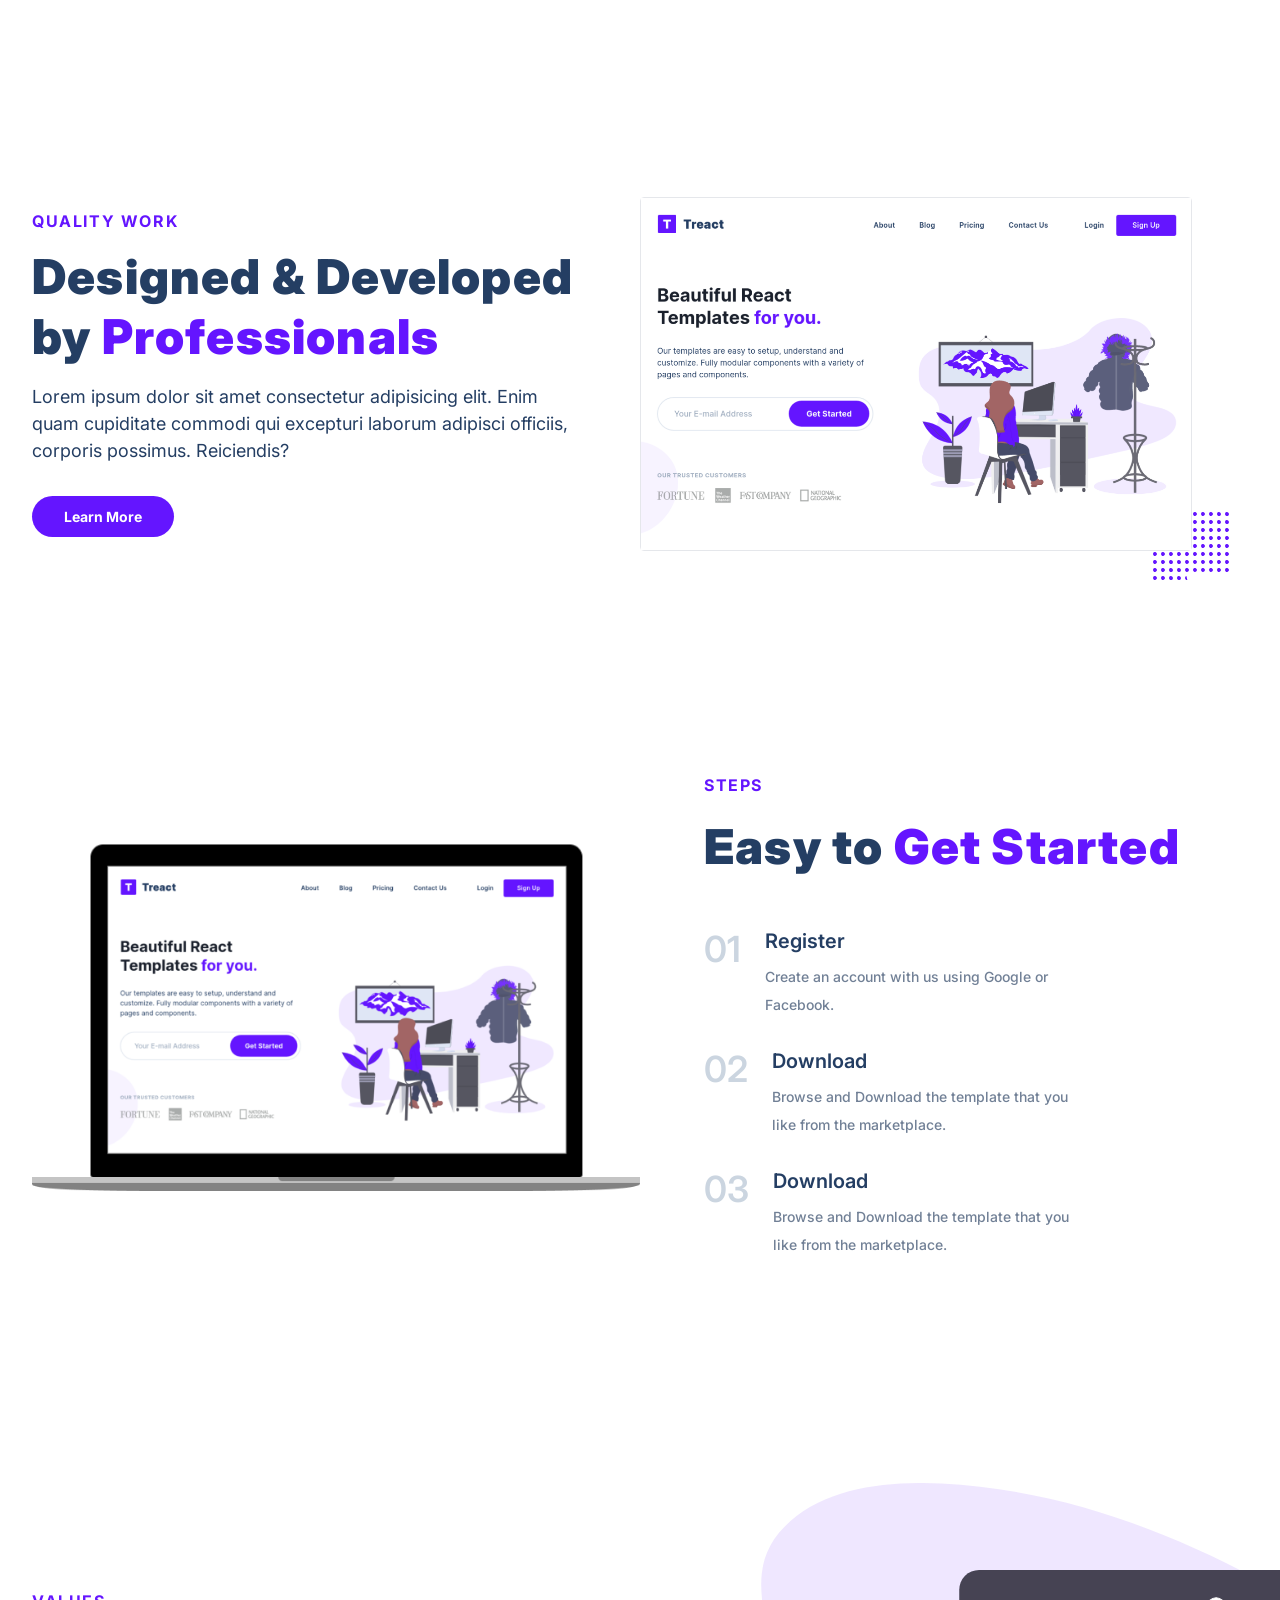
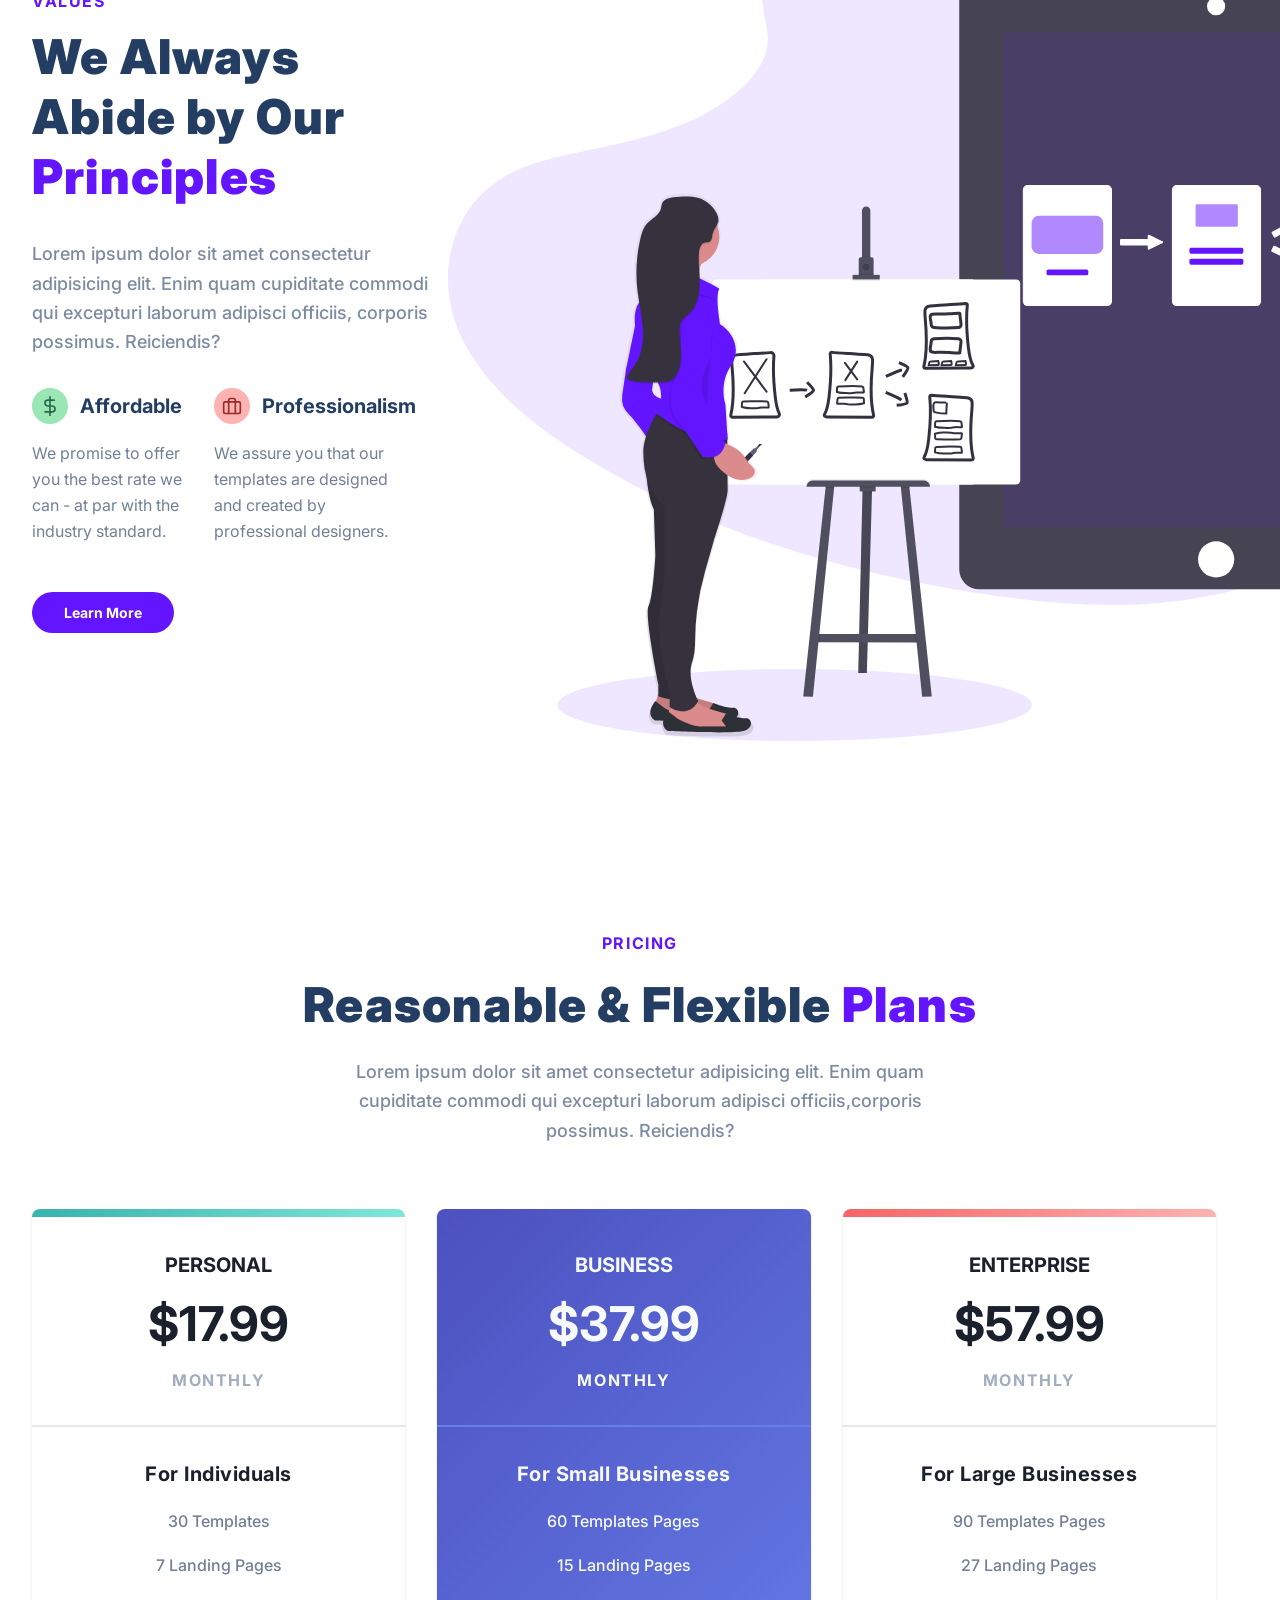
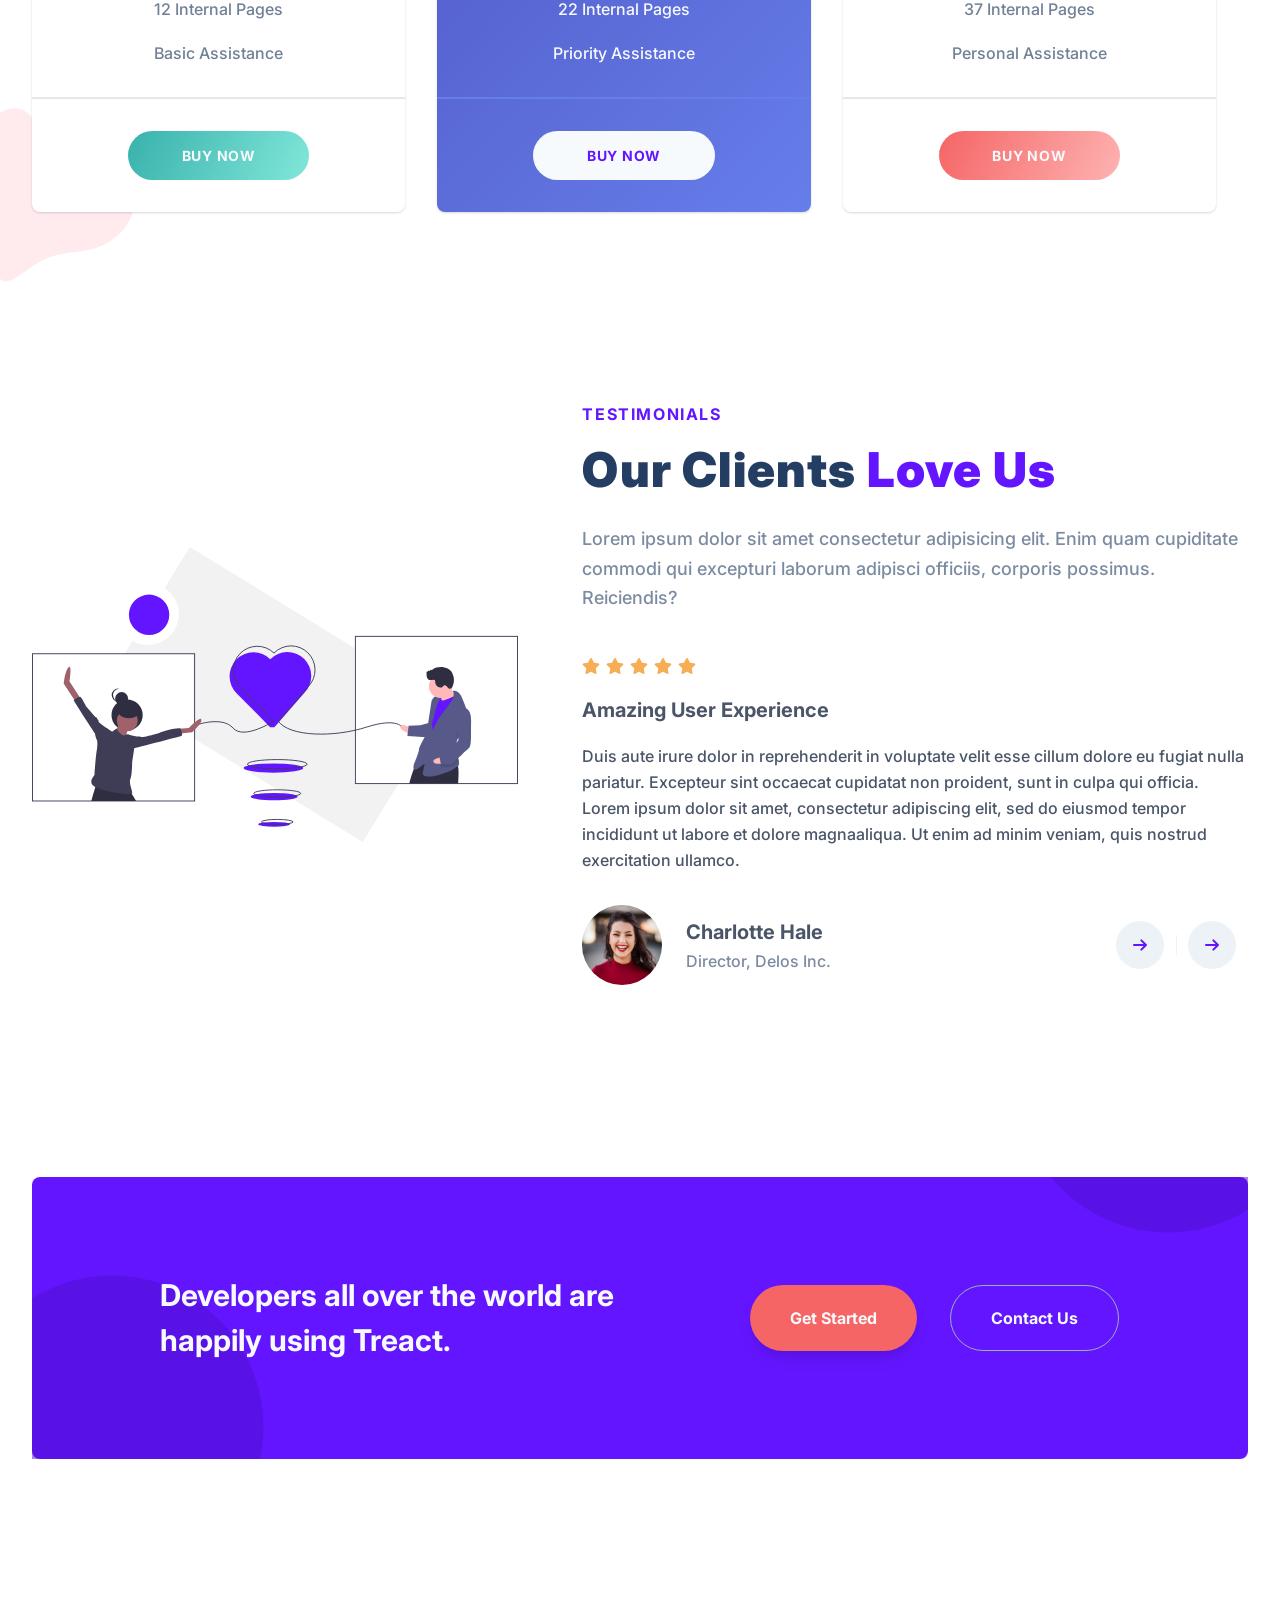
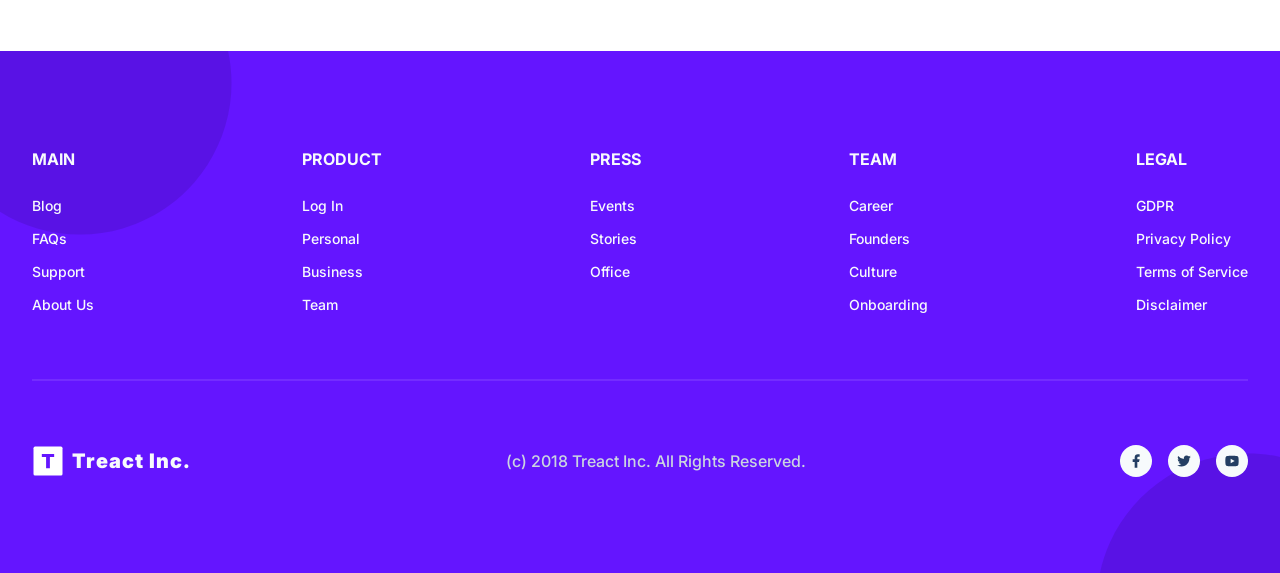
==== commit 9d769e7a: "mobile spacing repairs" ====
--- a/index.html
+++ b/index.html
@@ -535,7 +535,7 @@
         <div class="row footer__row">
           <div class="footer__columns">
             <div class="footer__column">
-              <div class="footer__column--title">* MAIN</div>
+              <div class="footer__column--title">MAIN</div>
               <a class="footer__column--link" href="#">Blog</a>
               <a class="footer__column--link" href="#">FAQs</a>
               <a class="footer__column--link" href="#">Support</a>
--- a/style.css
+++ b/style.css
@@ -1,5 +1,6 @@
 @import url("https://fonts.googleapis.com/css2?family=Inter:wght@100;200;300;400;500;600;700;800;900&display=swap");
 
+/* GLOBAL / SHARED STYLES */
 * {
   margin: 0;
   padding: 0;
@@ -55,13 +56,13 @@
 }
 
 .container {
-  padding: 96px 0; /* was 96px */
+  padding: 96px 0;
 }
 
 .row {
   /* notice purple border */
   width: 100%;
-  max-width: 1280px; /* was 1280*/
+  max-width: 1280px;
   margin: 0 auto;
 }
 
@@ -91,9 +92,9 @@
 
 /*. NAVBAR */
 
-nav nav {
-    padding-top: 32px;
-    display: flex;
+nav {
+  padding-top: 32px;
+  display: flex;
 }
 
 .nav__row {
@@ -125,6 +126,13 @@
   display: flex;
   align-items: center;
   padding-bottom: 2px;
+}
+
+@media (max-width: 1024px) {
+  /* tablet */
+  .nav__links {
+    display: none; /* hide links */
+  }
 }
 
 .nav__link {
@@ -144,19 +152,16 @@
   bottom: -6px;
   height: 2px;
   width: 100%;
-  background: #6415ff; /* butto color */
+  background: #6415ff; /* button color */
   transition: all 300ms ease;
   opacity: 0;
 }
-
 .nav__link:hover::after {
   opacity: 1;
 }
-
 .login {
   margin-left: 48px;
 }
-
 .nav__link--primary {
   color: rgb(255, 255, 255);
   background-color: rgb(100, 21, 255); /* color the button*/
@@ -171,34 +176,28 @@
   border-image: none;
   transition: 300ms;
 }
-
 .nav__link--primary::after {
   content: ""; /* always include, even if is no text/content */
   width: 0;
   height: 0;
 }
-
 .nav__link--primary:hover {
   background-color: #5011cc;
   color: #fff;
 }
-
 .btn__menu {
   background-color: transparent;
   display: none;
   border: none;
   transition: all 300ms ease;
 }
-
 .button {
   cursor: pointer;
 }
-
 .btn__menu--svg:hover {
   filter: invert(26%) sepia(94%) saturate(7476%) hue-rotate(261deg)
     brightness(94%) contrast(115%);
 }
-
 .modal {
   position: fixed;
   top: 0;
@@ -312,17 +311,14 @@
   font-size: 16px;
   transition: all 300ms ease;
 }
-
 .header__email--btn:hover {
   background-color: #3c0d99;
 }
-
 .header__customers {
   margin-top: 16px;
   padding-right: 128px;
   opacity: 0.5; /* makes fortune mag img light grey */
 }
-
 .header__customers--title {
   margin-top: 80px;
   color: #a0aec0;
@@ -336,6 +332,46 @@
     padding-right: 64px;
   }
 }
+
+/* LANDING - TABLET */
+@media (max-width: 1024px) {
+  #landing h1 {
+    font-size: 30px;
+    text-align: center;
+    width: 100%;
+    max-width: 100%;
+  }
+}
+
+/* LANDING - SMALL TABLET */
+@media (max-width: 768px) {
+  /* Add tablet adjustments here when needed */
+}
+
+/* LANDING - PHONE */
+@media (max-width: 550px) {
+  .header__email {
+    height: auto;
+    flex-direction: column;
+    gap: 12px;
+    
+  }
+  .header__customers--title {
+  margin-top: 32px;
+}
+
+  .header__email--input {
+    position: static;
+    width: 100%;
+  }
+
+  .header__email--btn {
+    width: 100%;
+    height: 56px;
+    margin: 0;
+  }
+}
+
 .header__img {
   width: 60%;
   max-width: 768px;
@@ -425,9 +461,14 @@
   .feature {
     width: 100%;
   }
-
+@media (max-width: 550px) {
+  #features .section__title {
+    text-align: center;
+  }
+}
   .feature__row {
     padding: 16px 24px;
+    align-items: center;
   }
 }
 
@@ -445,19 +486,24 @@
 }
 
 @media (max-width: 1024px) {
-    .quality__description {
+  .quality__description {
     margin-right: 0px;
     padding-right: 48px;
-     }
-     #quality .row {
+  }
+  #quality .row {
     flex-direction: column;
   }
   .quality__description,
   .quality__img--wrapper {
     width: 100%;
   }
-  }
-
+}
+@media (max-width: 550px) {
+  #quality .quality__description {
+    padding-right: 0;
+    text-align: center;
+  }
+}
 .section__tag {
   font-size: 16px;
   color: #6415ff;
@@ -654,31 +700,57 @@
   justify-content: space-between;
   align-items: center;
 }
-/* DESKTOP for Values */
-.values__description,
-.values__img {
-  width: 50%;
-}
-/* PHONE/TABLET for Values */
+.values__list {
+  margin-left: 0px;
+  margin-right: 0px;
+  display: flex;
+  max-width: none;
+  flex-direction: row;
+}
+
+/* TABLET for Values */
 @media (max-width: 1024px) {
   .values__description,
   .values__img {
     width: 100%;
-  }
-
+    display: flex;
+    flex-direction: column;
+    align-items: center;
+    text-align: left;
+  }
+  .values__description {
+    padding: 32px 0;
+  }
   .values__list {
     flex-direction: column;
     max-width: 20rem;
   }
-
   .value {
     margin-top: 2.5rem;
   }
 }
 
-.values__description {
-  padding: 32px 64px 32px 0;
-}
+/* VALUES - SMALL TABLET */
+@media (max-width: 768px) {
+#values .values__description {
+  align-items: center;
+  text-align: center;
+ }
+
+#values .value {
+  align-items: center;
+  margin-right: 0;
+ }
+  #values .value__para {
+  text-align: center;
+ }
+}
+
+/* VALUES - PHONE */
+@media (max-width: 550px) {
+  /* only put something here IF Values needs another change */
+}
+
 .section__tag {
   font-size: 16px;
   color: #6415ff;
@@ -711,13 +783,6 @@
   .section__para {
     font-size: 16px;
   }
-}
-.values__list {
-  margin-left: 0px;
-  margin-right: 0px;
-  display: flex;
-  max-width: none;
-  flex-direction: row;
 }
 .value:nth-of-type(1) {
   margin-top: 32px;
@@ -867,6 +932,11 @@
   .plans {
     flex-direction: column;
     align-items: center;
+  }
+}
+@media (max-width: 550px) {
+  #pricing .section__title {
+    text-align: center;
   }
 }
 .plans {
@@ -1764,7 +1834,7 @@
   font-weight: normal;
 }
 
-/* MOBILE RESPONSIVENESS */
+/* TABLET AND MOBILE RESPONSIVENESS */
 
 @media (max-width: 1280px) {
   header .row {
@@ -1775,22 +1845,46 @@
   .btn__menu {
     display: block;
   }
-
+  .nav__links {
+    display: none;
+  }
   header .row {
     flex-direction: column;
     align-items: center;
   }
-
   .header__description {
     width: 100%;
-  }
-
+    display: flex;
+    flex-direction: column;
+    align-items: center;
+    text-align: center;
+  }
+  .header__img--wrapper {
+    width: 100%;
+  }
+  .header__img {
+    width: 100%;
+    max-width: 512px;
+  }
+  .feature__row {
+    justify-content: center;
+  }
+  .section__title {
+  font-size: 36px;
+  }
+  .values__list {
+  flex-direction: column;
+  max-width: 20rem;
+  }
+  .plans {
+    flex-direction: column;
+  }
   footer {
     padding: 80px 32px;
   }
 }
 
-@media (max-width: 768px) {
+@media (max-width: 1024px) {
   #quality .row,
   #values .row {
     flex-direction: column-reverse;
@@ -1800,6 +1894,11 @@
     flex-direction: column;
     align-items: center;
   }
+  #testimonials .testimonials__description {
+  width: 100%;
+  padding-left: 0;
+  text-align: center;
+  }
   #pricing .row {
     margin-top: 40px;
   }
@@ -1807,7 +1906,7 @@
 
 @media (max-width: 640px) {
   .container {
-    padding: 80px 0;
+    padding: 24px 0;
   }
   .nav__logo {
     margin: 8px 0;
@@ -1816,4 +1915,56 @@
   main {
     margin-bottom: 80px;
   }
-}
+  .testimonial__bottom {
+    flex-direction: column;
+    align-items: flex-start;
+  }
+  .testimonial__buttons {
+    margin-top: 24px;
+    align-self: center;
+  }
+  #steps .steps__description {
+  padding-left: 0;
+  text-align: center;
+  }
+  #steps .step {
+  flex-direction: column;
+  align-items: center;
+  }
+  #steps .step__description {
+  margin-left: 0;
+  }
+  #start .start__title,
+  #start .start__buttons {
+  width: 100%;
+ }
+ #start .start__buttons {
+  flex-direction: column;
+  align-items: center;
+  gap: 16px;
+ }
+ #start .start__button {
+  margin: 0;
+ }
+  .footer__bottom {
+  flex-direction: column;
+  gap: 24px;
+ }
+ .footer__socials {
+  margin-left: 0;
+ }
+ .footer__column {
+  width: 33.33%;
+  align-items: center;
+ }
+ .footer__columns {
+  justify-content: center;
+ }
+ .footer__column--link {
+  text-align: center;
+ }
+.footer__column--link {
+  white-space: nowrap;
+ }
+
+}
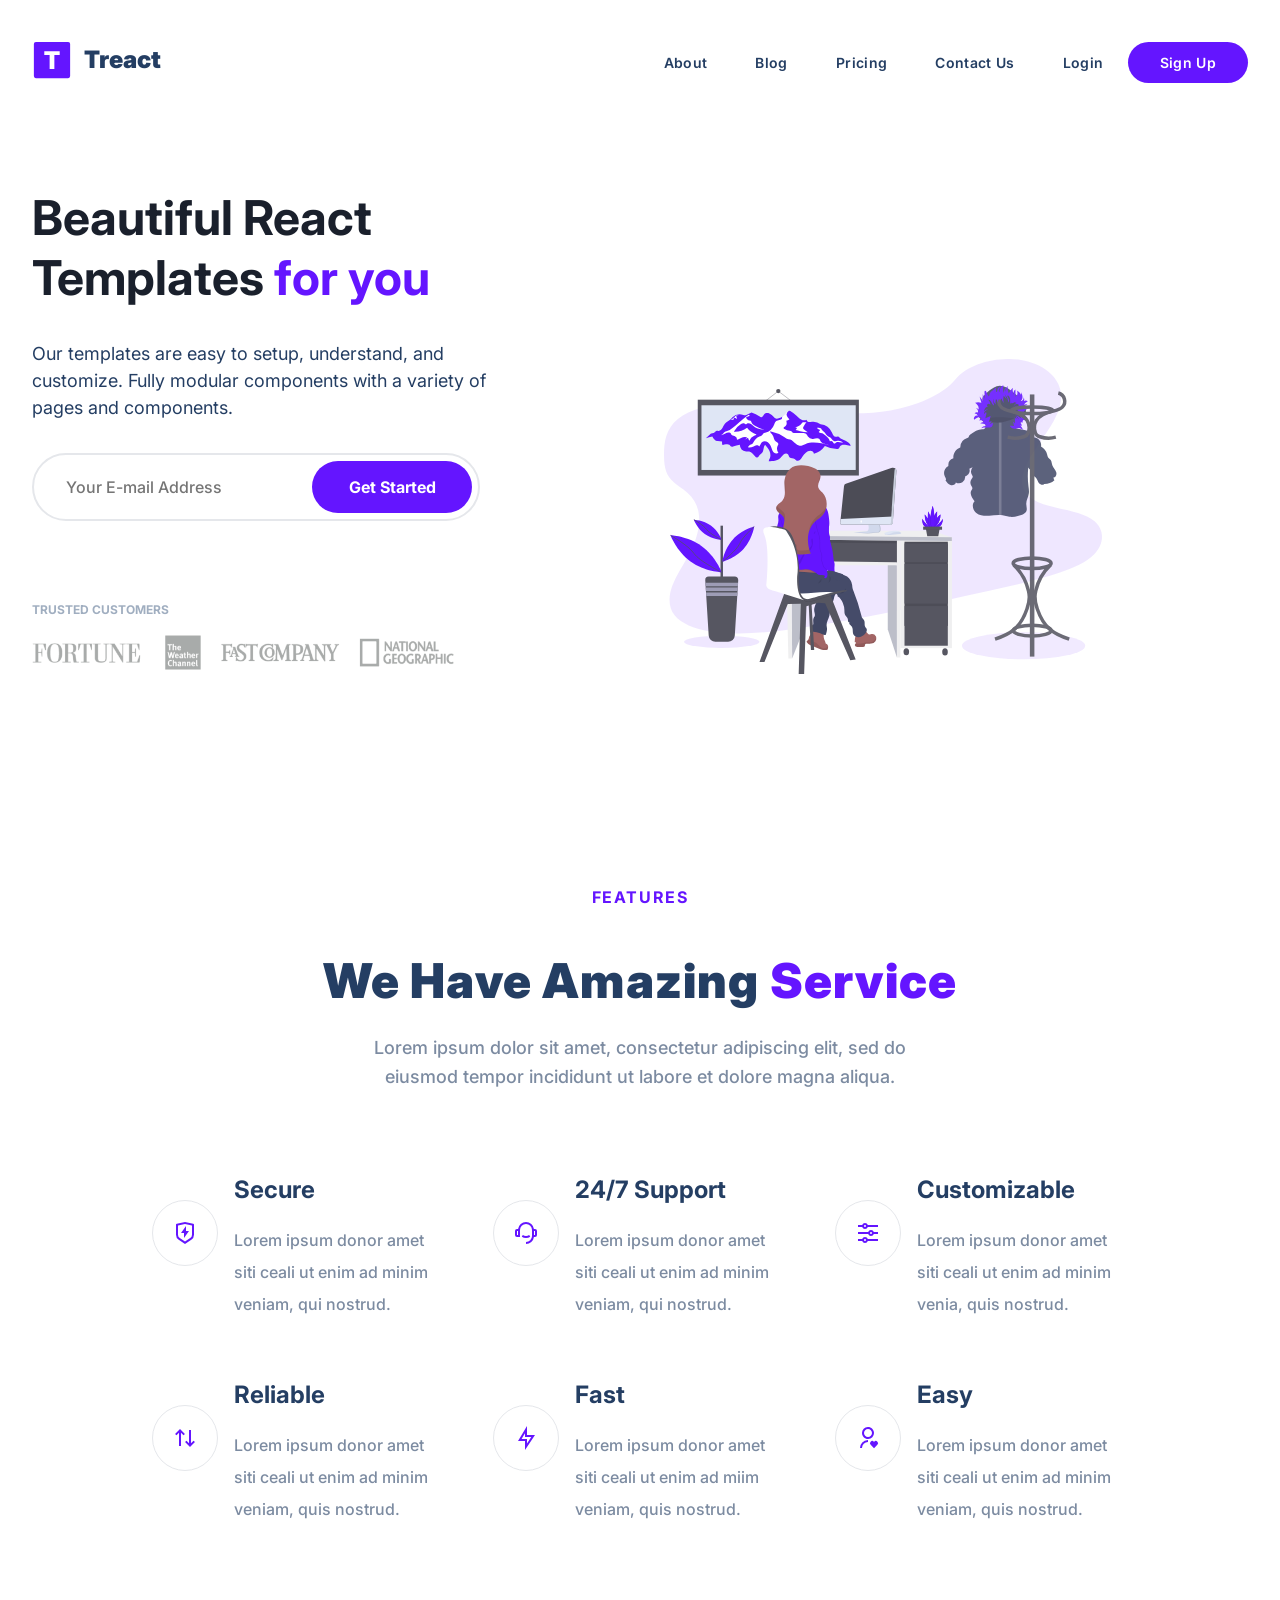
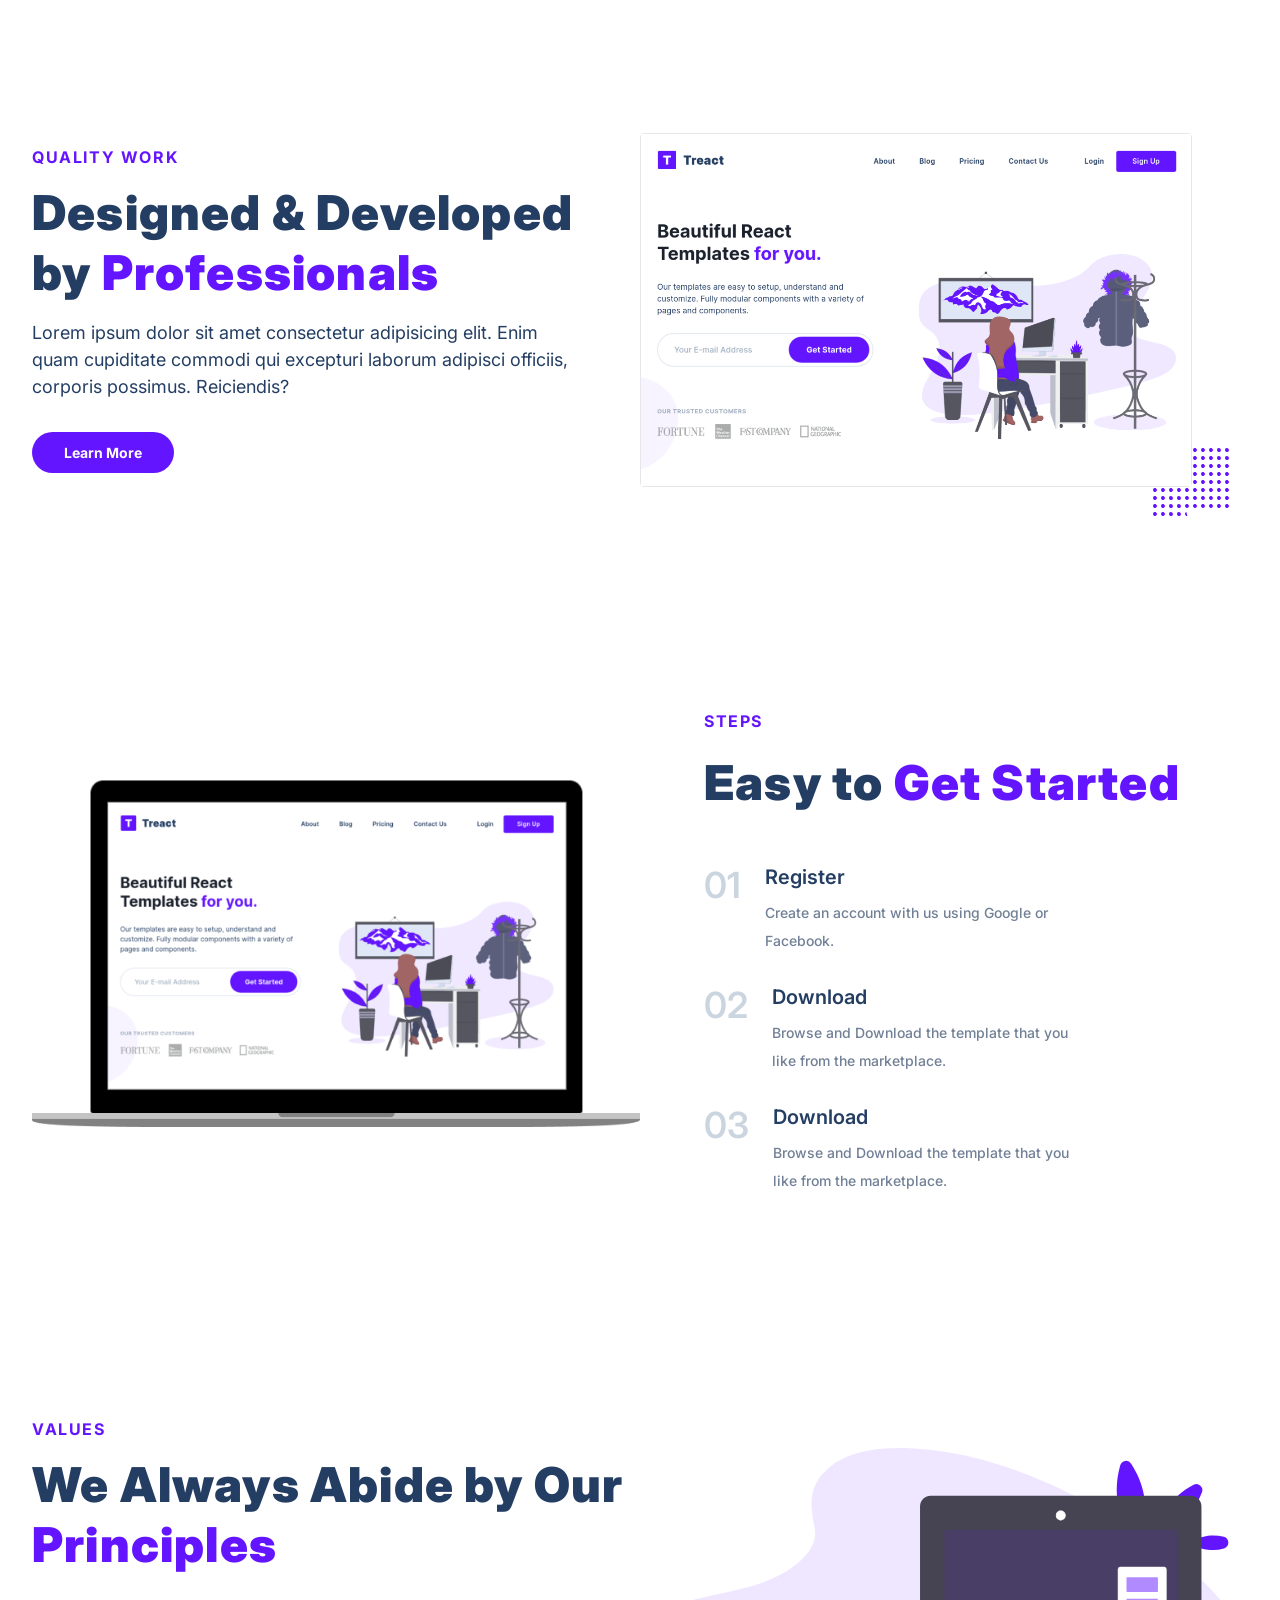
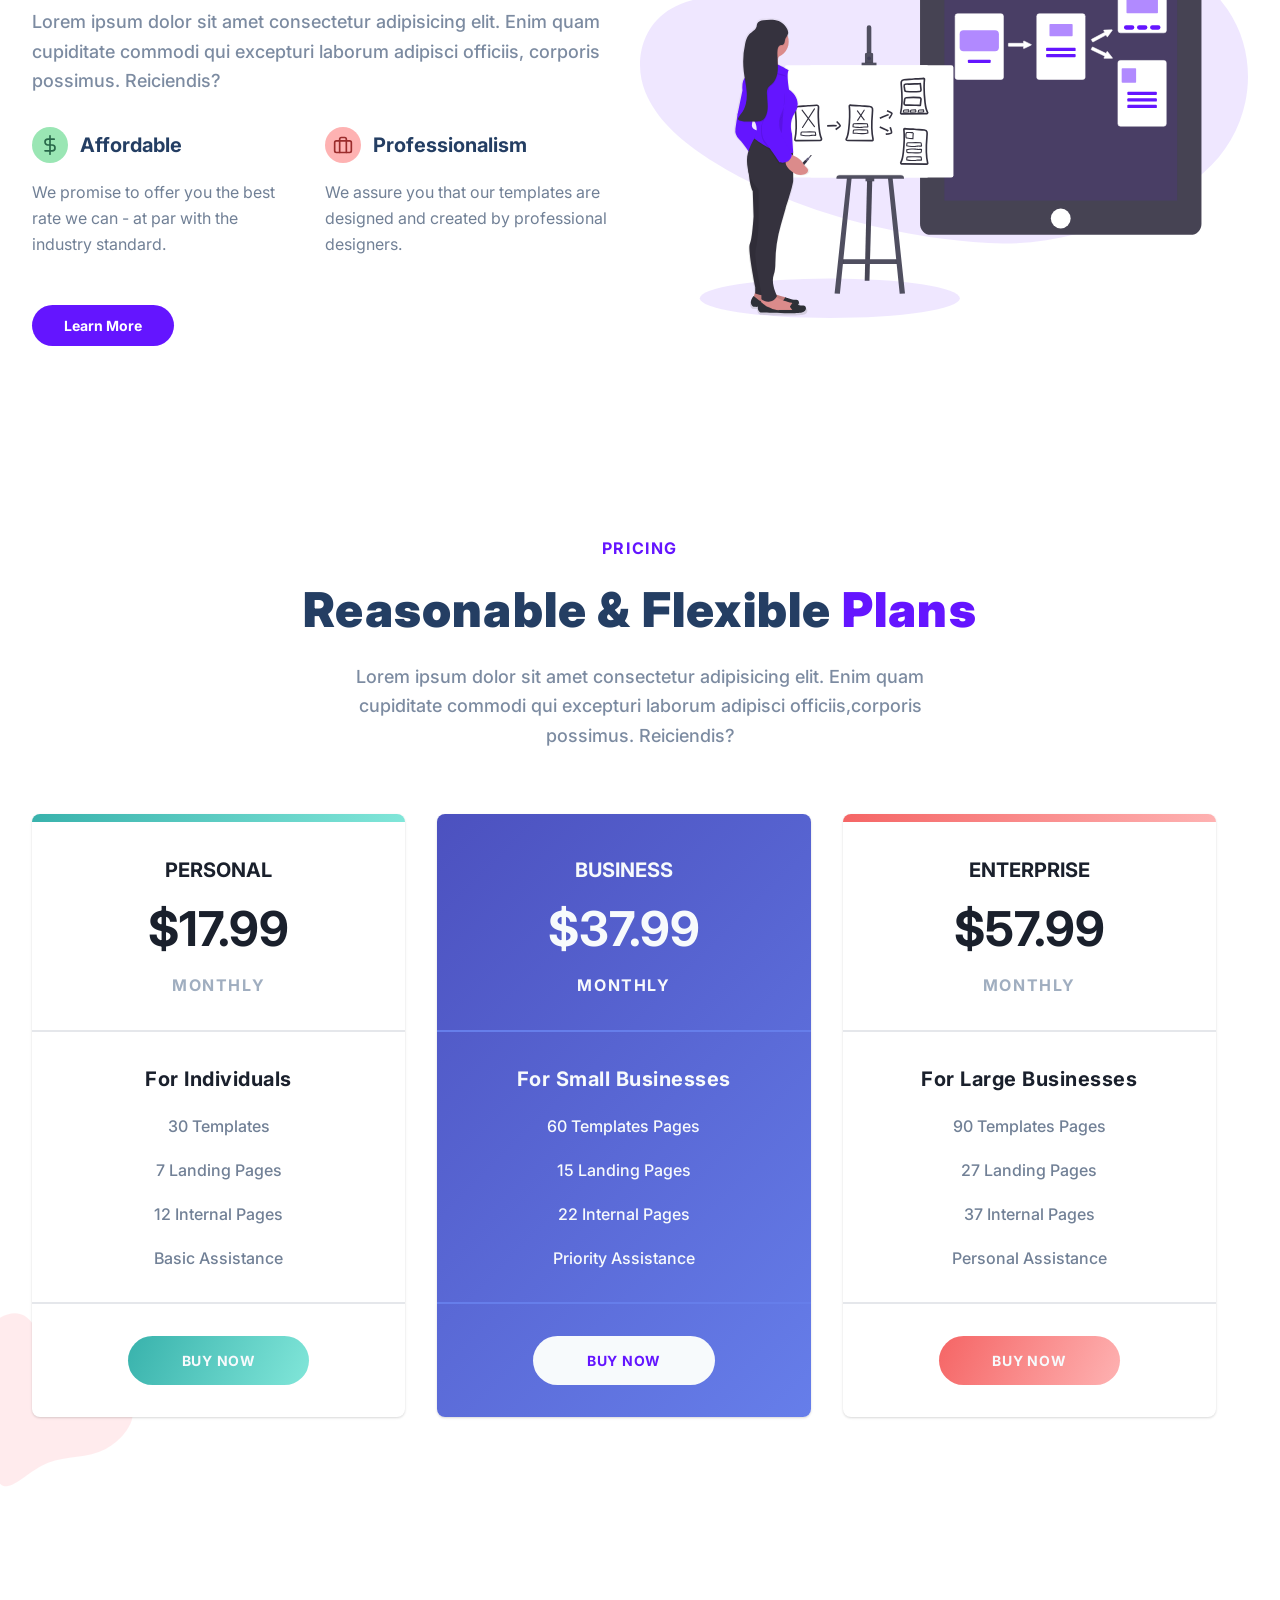
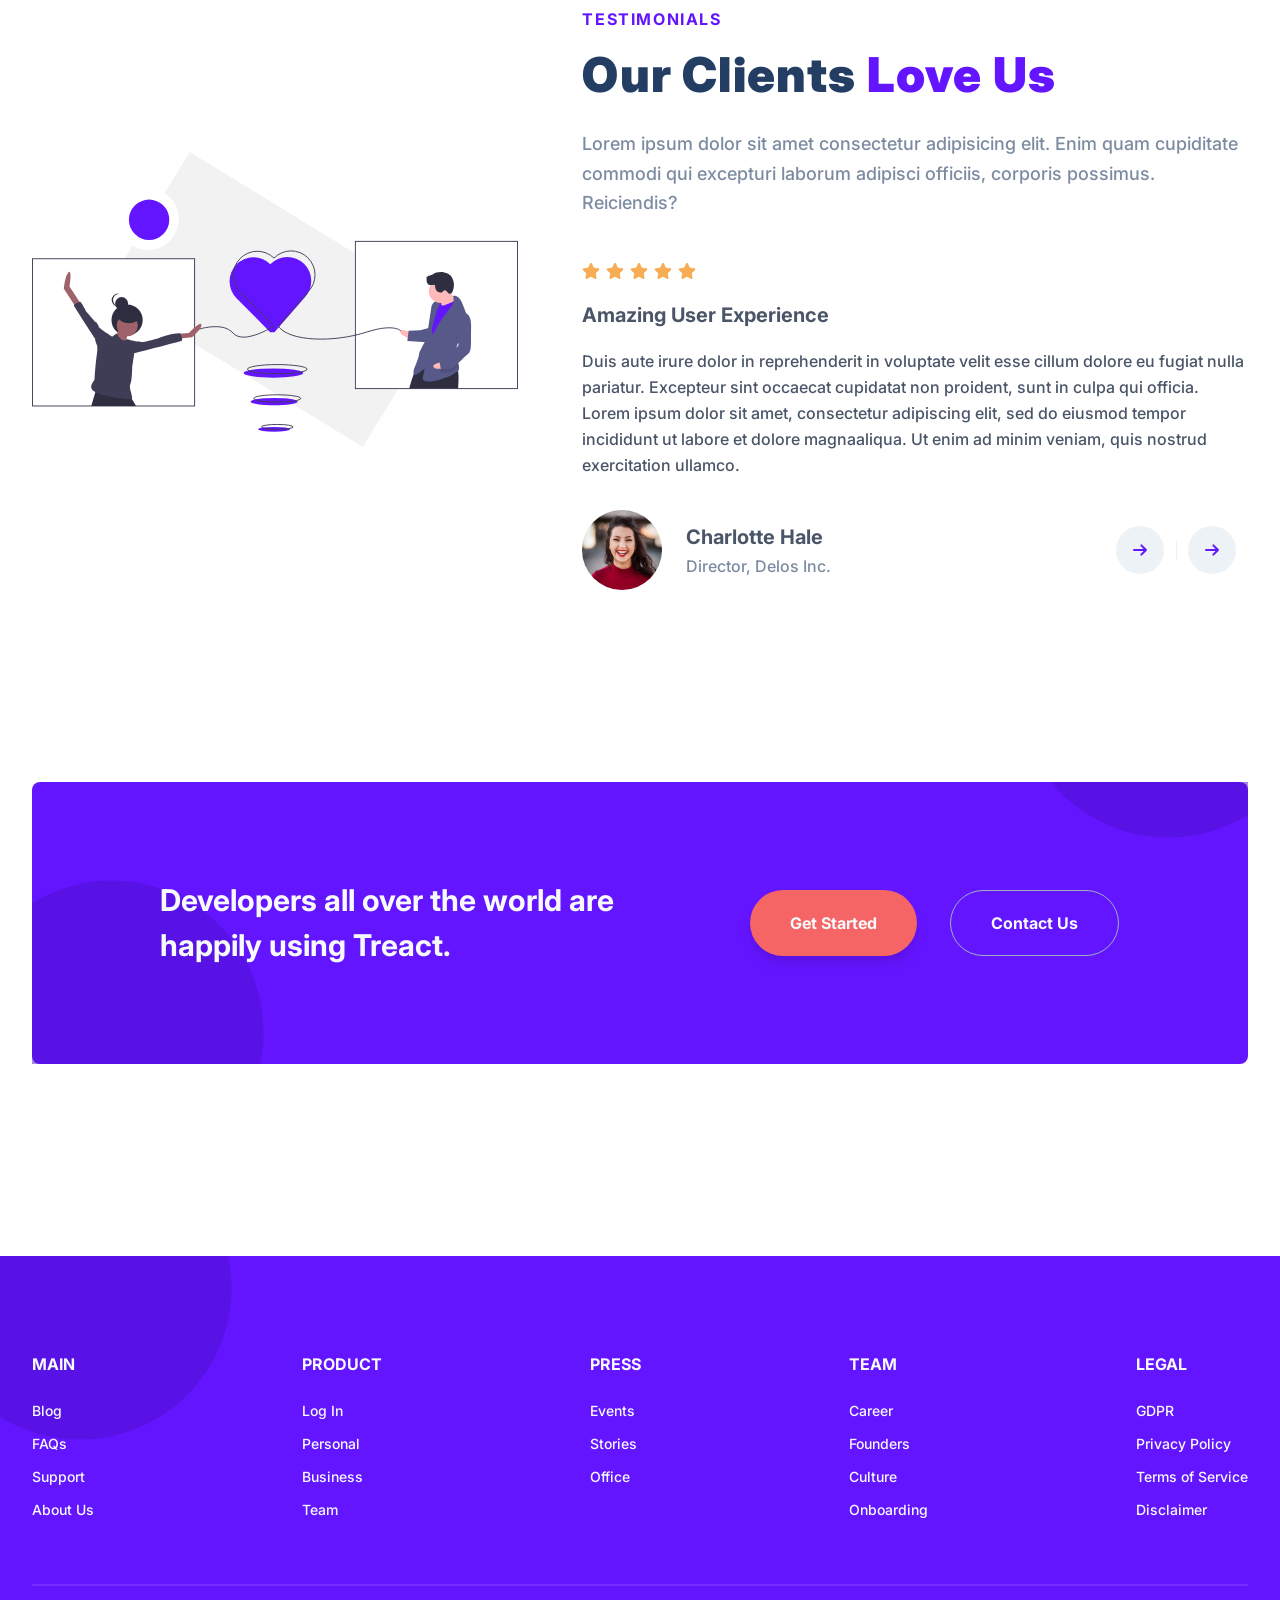
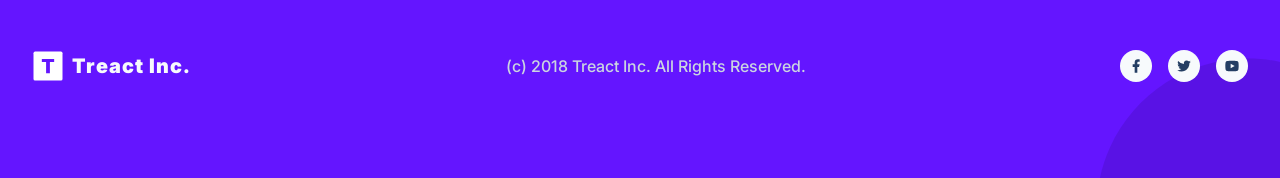
==== commit bc521d88: "submission edits" ====
--- a/index.html
+++ b/index.html
@@ -182,7 +182,7 @@
               <div class="feature">
                 <div class="feature__row">
                   <figure class="feature__img--wrapper">
-                    <img src="/assets/simple-icon.673b7e1750b2a4ef32907fc164828d00.svg" class="feature__img">
+                    <img src="./assets/simple-icon.673b7e1750b2a4ef32907fc164828d00.svg" class="feature__img">
                   </figure>
                   <div class="feature__text">
                     <h2 class="feature__title">Easy</h2>
--- a/style.css
+++ b/style.css
@@ -354,17 +354,14 @@
     height: auto;
     flex-direction: column;
     gap: 12px;
-    
   }
   .header__customers--title {
-  margin-top: 32px;
-}
-
+    margin-top: 32px;
+  }
   .header__email--input {
     position: static;
     width: 100%;
   }
-
   .header__email--btn {
     width: 100%;
     height: 56px;
@@ -461,14 +458,15 @@
   .feature {
     width: 100%;
   }
+}
+.feature__row {
+  padding: 16px 24px;
+  align-items: center;
+}
+
 @media (max-width: 550px) {
   #features .section__title {
     text-align: center;
-  }
-}
-  .feature__row {
-    padding: 16px 24px;
-    align-items: center;
   }
 }
 
@@ -504,6 +502,7 @@
     text-align: center;
   }
 }
+
 .section__tag {
   font-size: 16px;
   color: #6415ff;
@@ -708,6 +707,10 @@
   flex-direction: row;
 }
 
+.values__img {
+  width: 50%;
+}
+
 /* TABLET for Values */
 @media (max-width: 1024px) {
   .values__description,
@@ -732,18 +735,18 @@
 
 /* VALUES - SMALL TABLET */
 @media (max-width: 768px) {
-#values .values__description {
-  align-items: center;
-  text-align: center;
- }
-
-#values .value {
-  align-items: center;
-  margin-right: 0;
- }
+  #values .values__description {
+    align-items: center;
+    text-align: center;
+  }
+
+  #values .value {
+    align-items: center;
+    margin-right: 0;
+  }
   #values .value__para {
-  text-align: center;
- }
+    text-align: center;
+  }
 }
 
 /* VALUES - PHONE */
@@ -1868,13 +1871,24 @@
   }
   .feature__row {
     justify-content: center;
+    flex-direction: column;
+    align-items: center;
+    text-align: center;
+  }
+  .feature__text {
+    margin-left: 0;
+    text-align: center;
+  }
+  .feature__para {
+    margin-left: auto;
+    margin-right: auto;
   }
   .section__title {
-  font-size: 36px;
+    font-size: 36px;
   }
   .values__list {
-  flex-direction: column;
-  max-width: 20rem;
+    flex-direction: column;
+    max-width: 20rem;
   }
   .plans {
     flex-direction: column;
@@ -1895,12 +1909,12 @@
     align-items: center;
   }
   #testimonials .testimonials__description {
-  width: 100%;
-  padding-left: 0;
-  text-align: center;
+    width: 100%;
+    padding-left: 0;
+    text-align: center;
   }
   #pricing .row {
-    margin-top: 40px;
+    margin-top: 24px;
   }
 }
 
@@ -1924,47 +1938,46 @@
     align-self: center;
   }
   #steps .steps__description {
-  padding-left: 0;
-  text-align: center;
+    padding-left: 0;
+    text-align: center;
   }
   #steps .step {
-  flex-direction: column;
-  align-items: center;
+    flex-direction: column;
+    align-items: center;
   }
   #steps .step__description {
-  margin-left: 0;
+    margin-left: 0;
   }
   #start .start__title,
   #start .start__buttons {
-  width: 100%;
- }
- #start .start__buttons {
-  flex-direction: column;
-  align-items: center;
-  gap: 16px;
- }
- #start .start__button {
-  margin: 0;
- }
+    width: 100%;
+  }
+  #start .start__buttons {
+    flex-direction: column;
+    align-items: center;
+    gap: 16px;
+  }
+  #start .start__button {
+    margin: 0;
+  }
   .footer__bottom {
-  flex-direction: column;
-  gap: 24px;
- }
- .footer__socials {
-  margin-left: 0;
- }
- .footer__column {
-  width: 33.33%;
-  align-items: center;
- }
- .footer__columns {
-  justify-content: center;
- }
- .footer__column--link {
-  text-align: center;
- }
-.footer__column--link {
-  white-space: nowrap;
- }
-
-}
+    flex-direction: column;
+    gap: 24px;
+  }
+  .footer__socials {
+    margin-left: 0;
+  }
+  .footer__column {
+    width: 33.33%;
+    align-items: center;
+  }
+  .footer__columns {
+    justify-content: center;
+  }
+  .footer__column--link {
+    text-align: center;
+  }
+  .footer__column--link {
+    white-space: nowrap;
+  }
+}
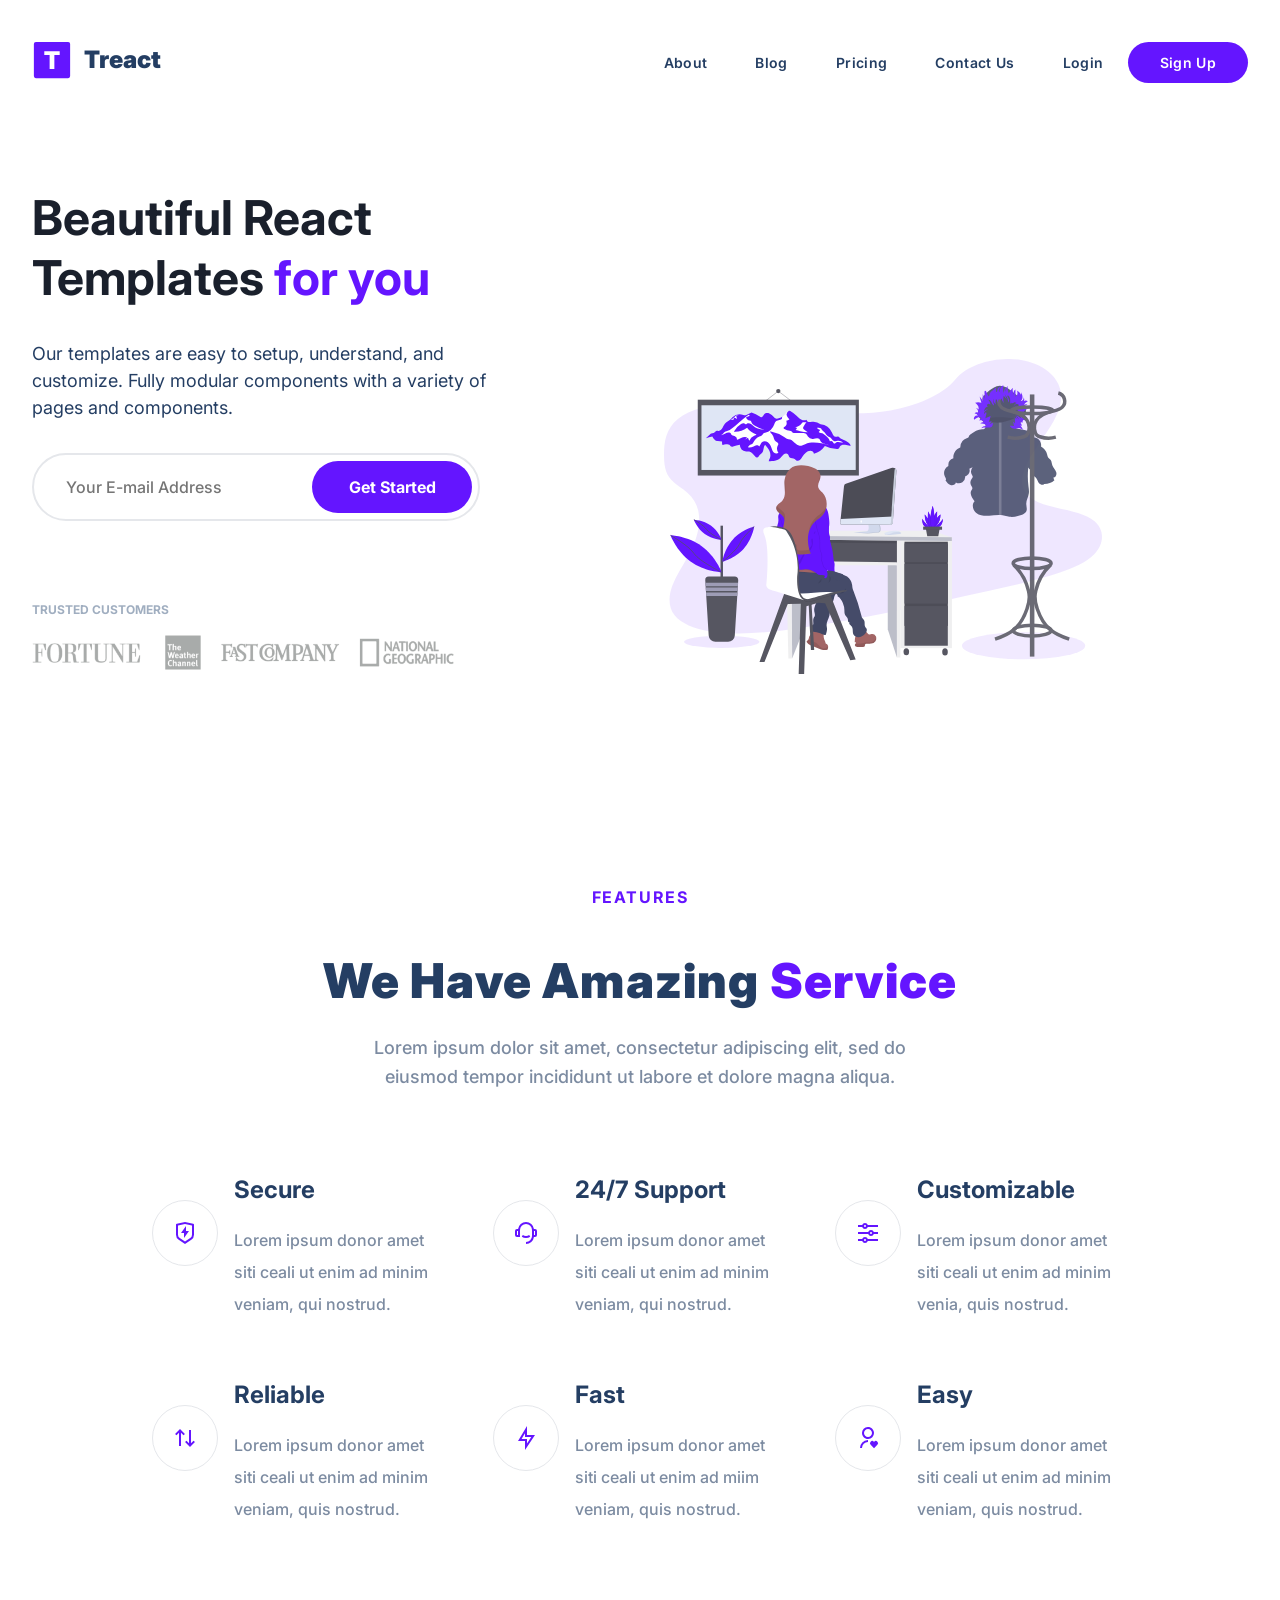
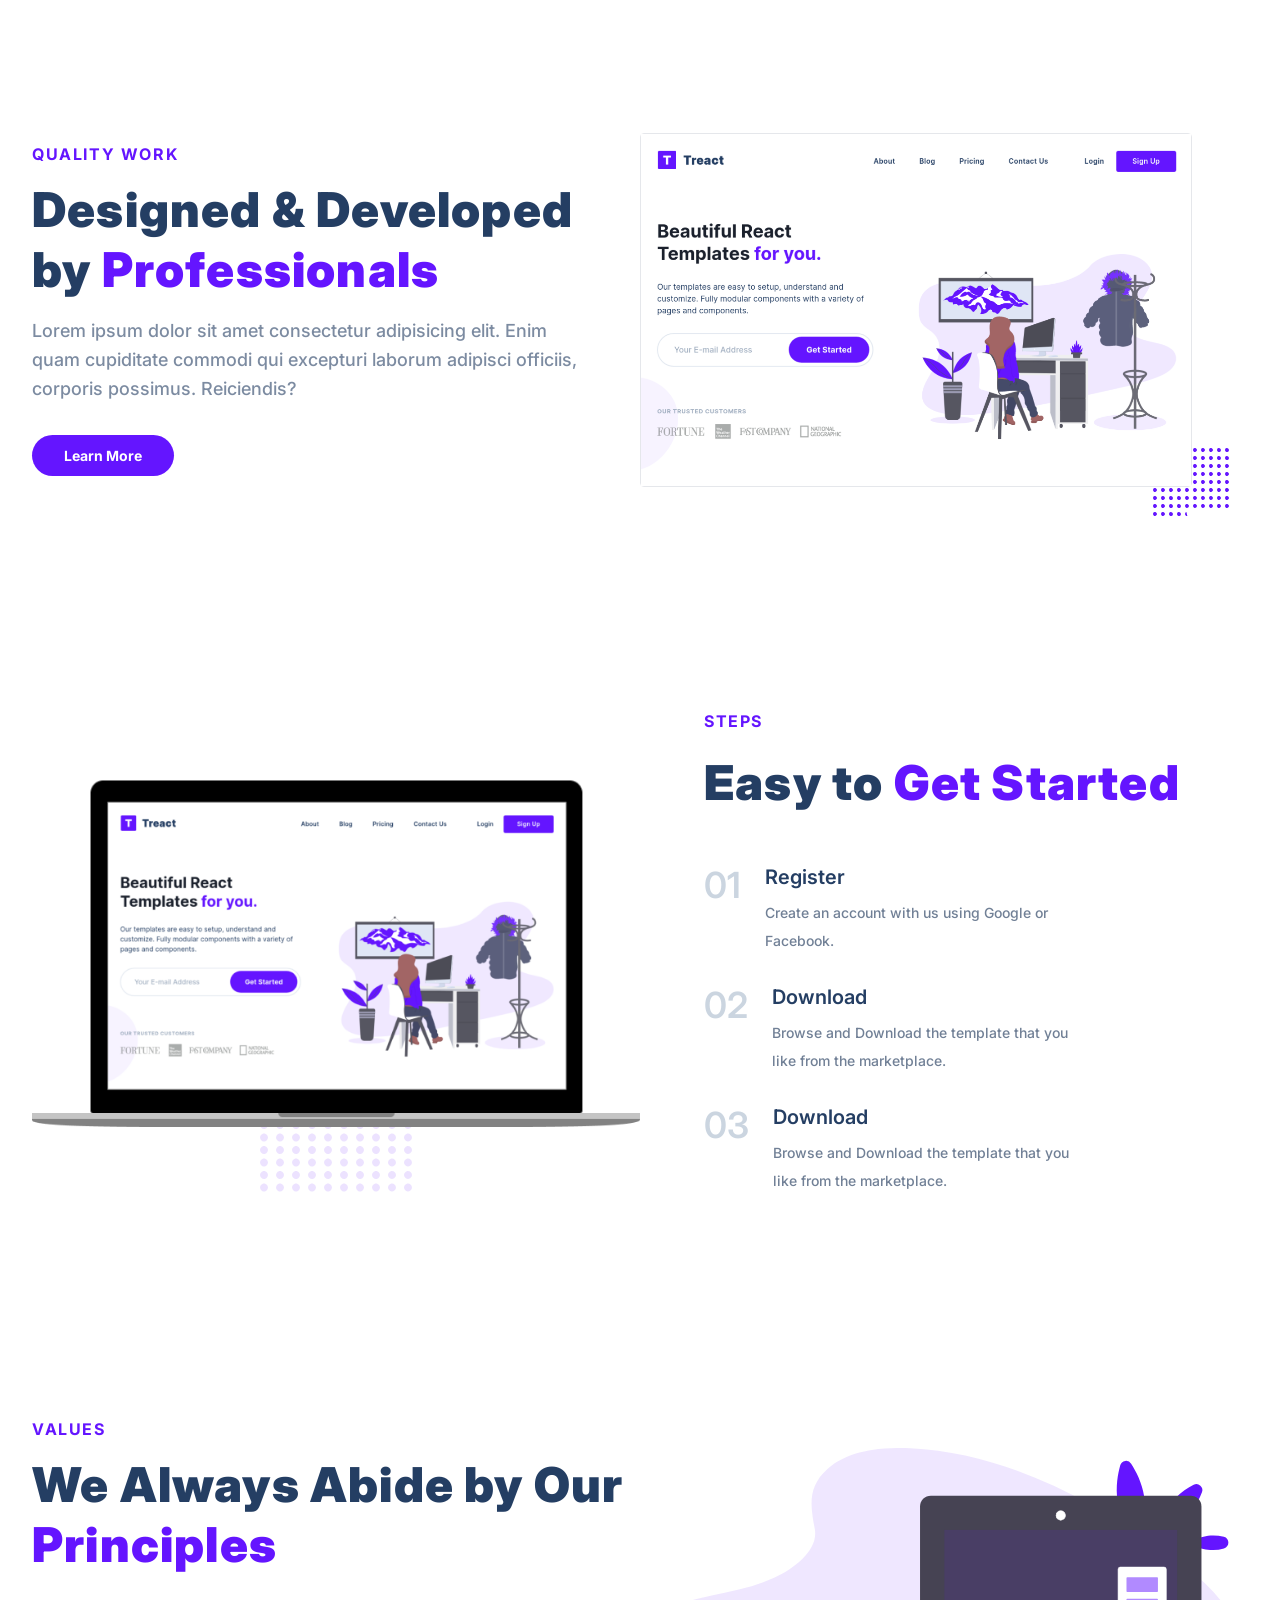
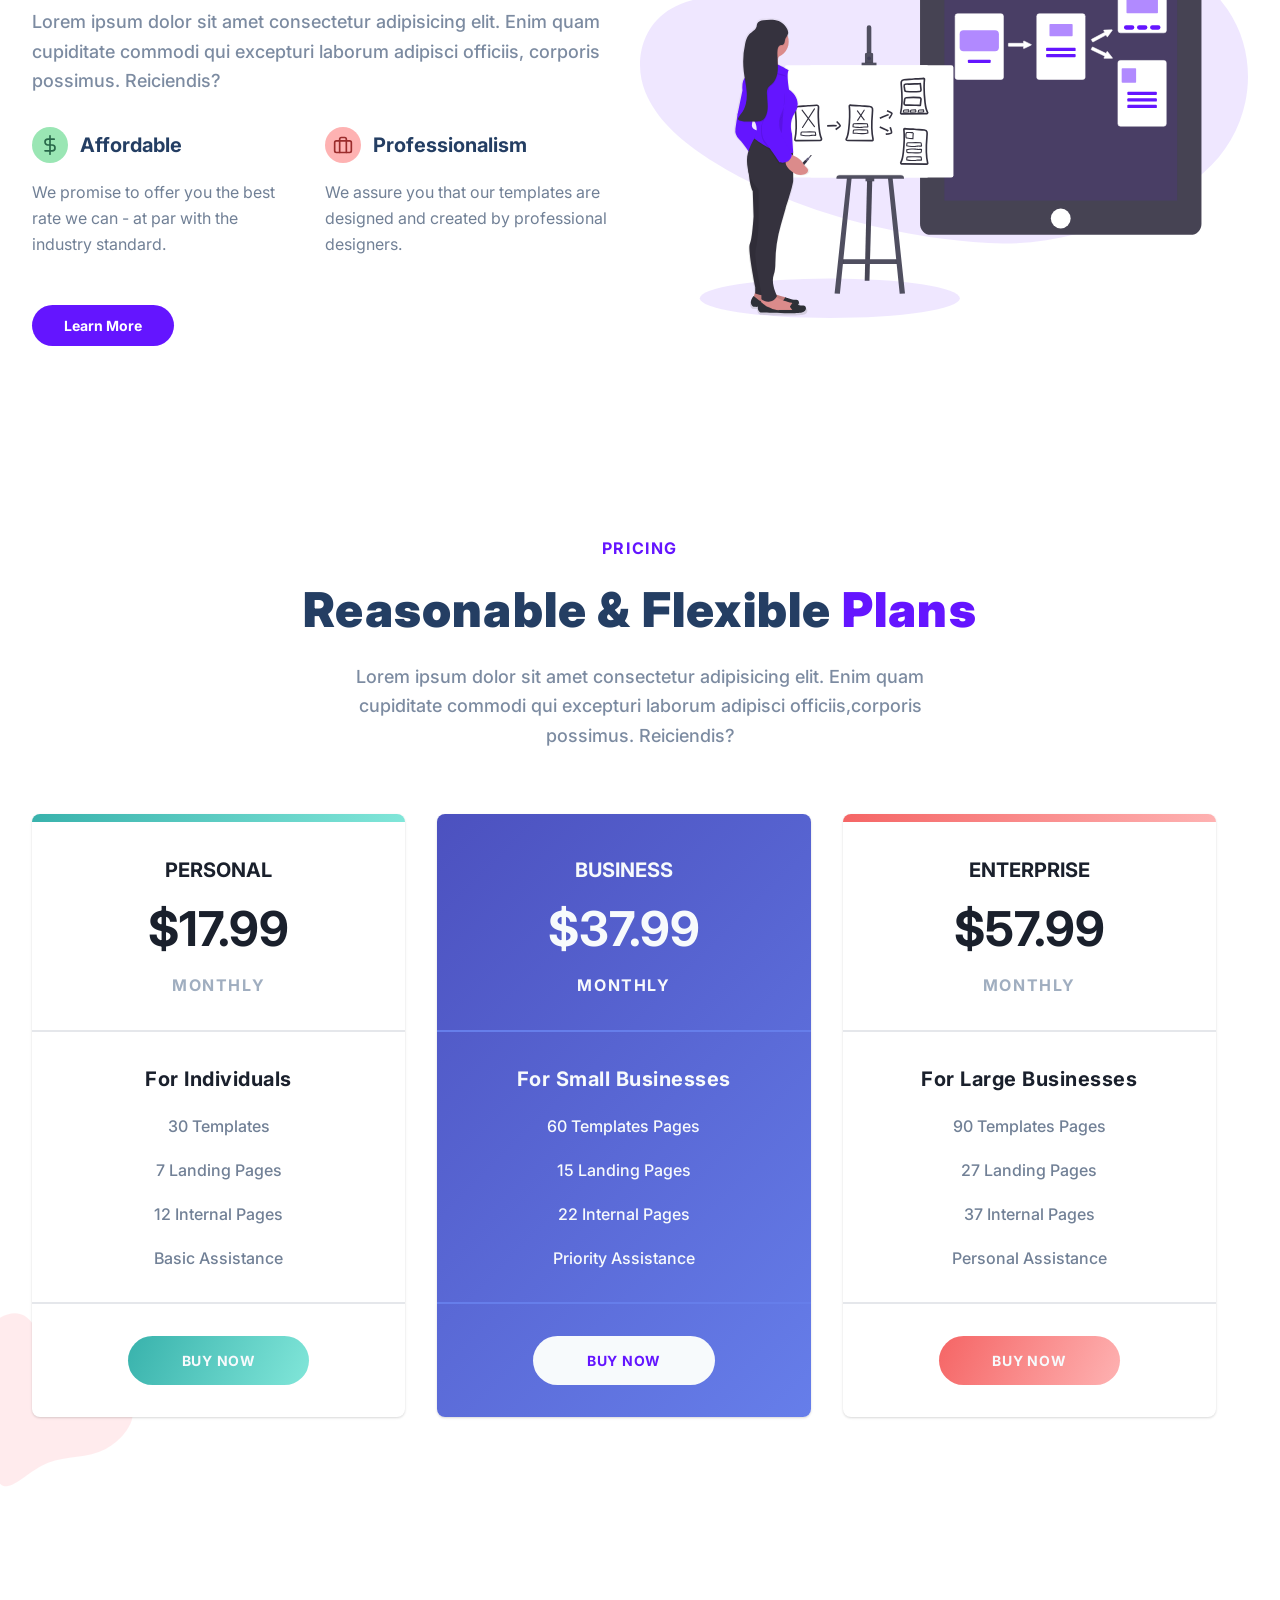
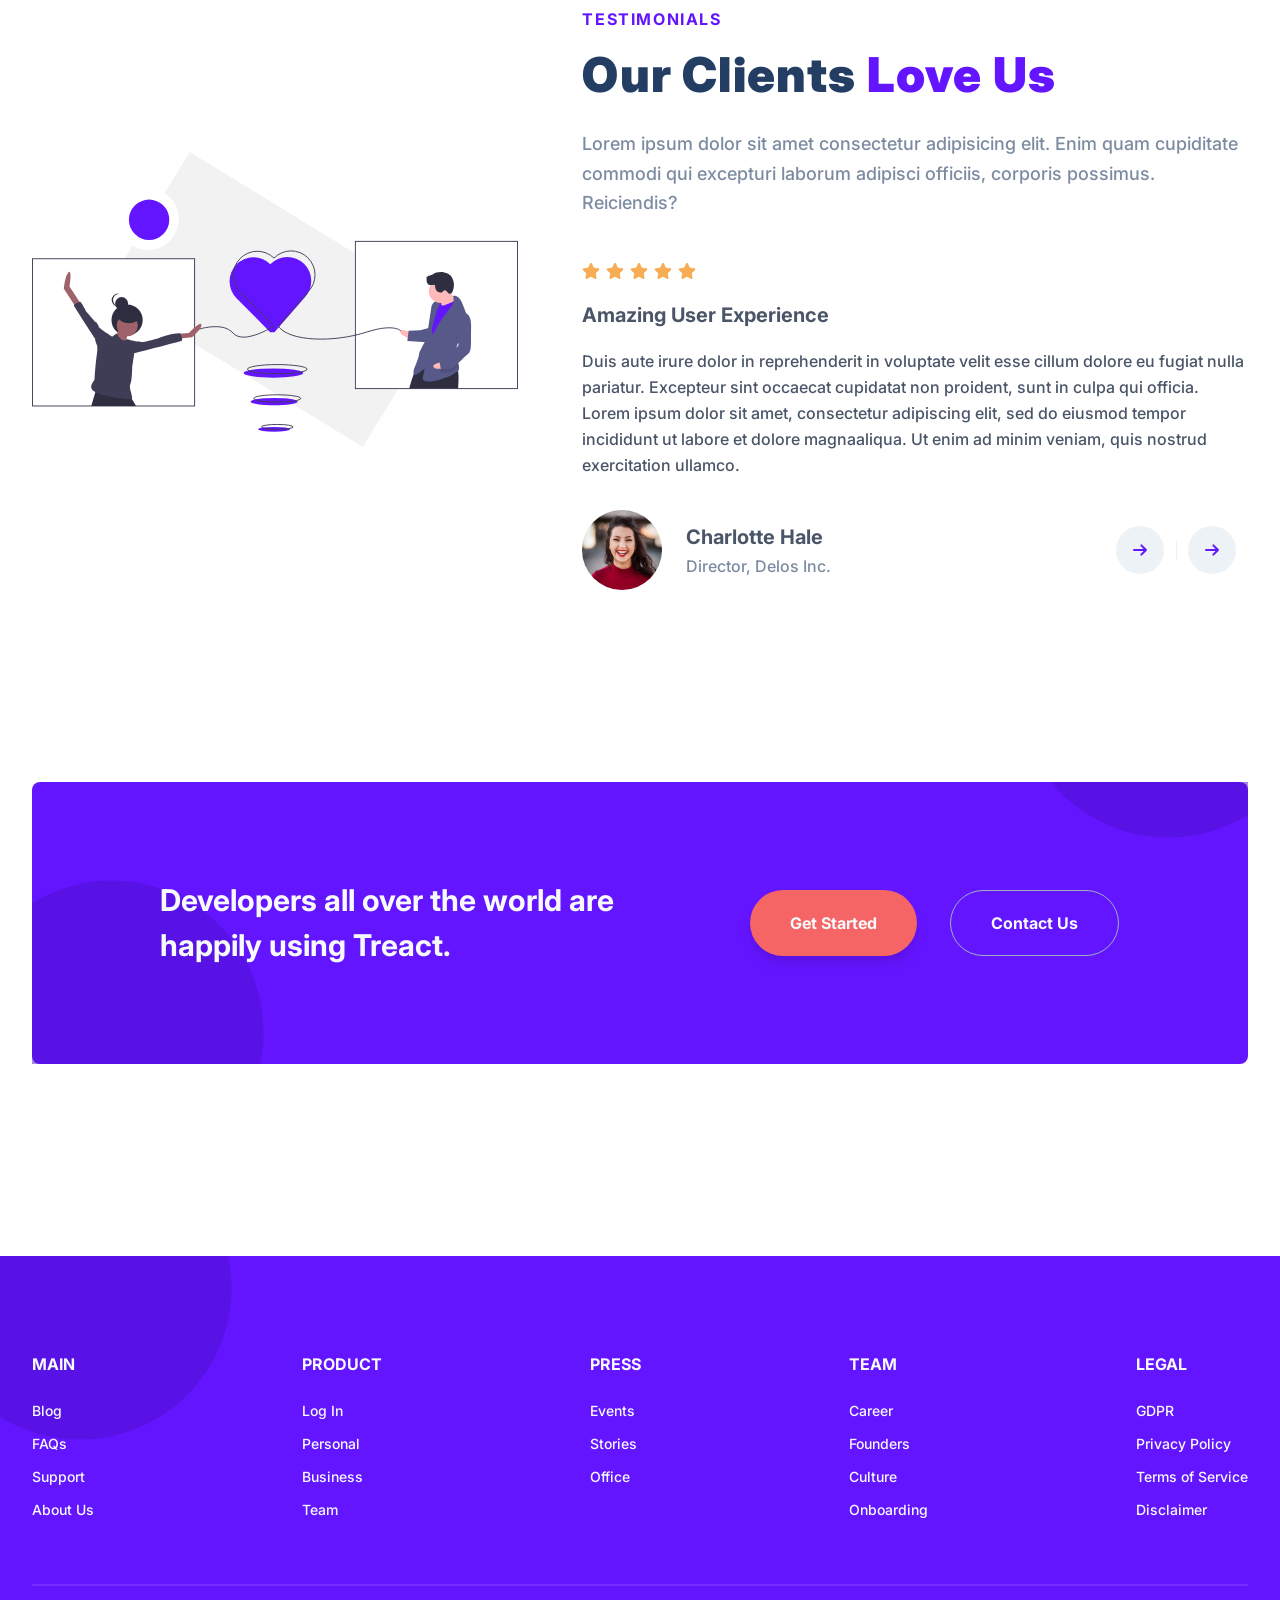
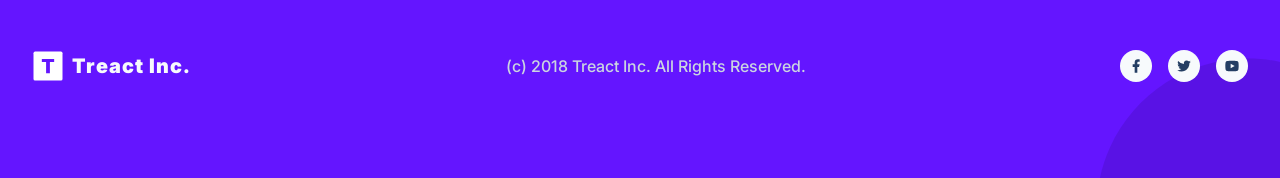
==== commit 3fd9c396: "nov 12 treact update" ====
--- a/index.html
+++ b/index.html
@@ -207,7 +207,7 @@
                       Designed & Developed by 
                       <span class="purple">Professionals</span>
                     </H2>
-                    <p class="section_para">
+                    <p class="section__para">
                       Lorem ipsum dolor sit amet consectetur adipisicing elit. Enim quam cupiditate commodi qui excepturi laborum adipisci officiis,  corporis possimus. Reiciendis?
                     </p>
                     <button class="btn">Learn More</button>
@@ -229,8 +229,8 @@
             <div class="container">
                 <div class="row">
                   <figure class="steps__img--wrapper">
-                    <img src="./assets/hero-screenshot-2.241aac1fbc66db29d873.png" class="steps_img" alt="Dashboard Screenshot">
-                    <svg viewBox="0 0 1280 1280" class="steps_grid" xmlns="http://www.w3.org/2000/svg">
+                    <img src="./assets/hero-screenshot-2.241aac1fbc66db29d873.png" class="steps__img" alt="Dashboard Screenshot">
+                    <svg viewBox="0 0 1280 1280" class="steps__grid" xmlns="http://www.w3.org/2000/svg">
                       <defs>
                         <path id="line-of-balls" d="M55 33.5C44.5 37 35 47.6 32.8 58.3c-4.3 20.6 16.3 41.2 36.9 36.9 15.5-3.2 27.5-19 26-33.9-1.1-10.5-9-21.3-19-26.2-6.1-2.9-15.5-3.6-21.7-1.6zM183 33.5c-15.1 5-25.3 21.6-22.2 36.2 2.5 11.9 13.6 23 25.4 25.5 19.4 4.1 39.5-14.2 37.5-33.9-1.1-10.5-9-21.3-19-26.2-6.1-2.9-15.5-3.6-21.7-1.6zM311 33.5c-10.5 3.5-20 14.1-22.2 24.8-4.3 20.6 16.3 41.2 36.9 36.9 15.5-3.2 27.5-19 26-33.9-1.1-10.5-9-21.3-19-26.2-6.1-2.9-15.5-3.6-21.7-1.6zM439 33.5c-10.5 3.5-20 14.1-22.2 24.8-4.3 20.6 16.3 41.2 36.9 36.9 15.5-3.2 27.5-19 26-33.9-1.1-10.5-9-21.3-19-26.2-6.1-2.9-15.5-3.6-21.7-1.6zM567 33.5c-10.5 3.5-20 14.1-22.2 24.8-4.3 20.6 16.3 41.2 36.9 36.9 15.5-3.2 27.5-19 26-33.9-1.1-10.5-9-21.3-19-26.2-6.1-2.9-15.5-3.6-21.7-1.6zM695 33.5c-10.5 3.5-20 14.1-22.2 24.8-4.3 20.6 16.3 41.2 36.9 36.9 15.5-3.2 27.5-19 26-33.9-1.1-10.5-9-21.3-19-26.2-6.1-2.9-15.5-3.6-21.7-1.6zM823 33.5c-10.5 3.5-20 14.1-22.2 24.8-4.3 20.6 16.3 41.2 36.9 36.9 15.5-3.2 27.5-19 26-33.9-1.1-10.5-9-21.3-19-26.2-6.1-2.9-15.5-3.6-21.7-1.6zM951 33.5c-10.5 3.5-20 14.1-22.2 24.8-4.3 20.6 16.3 41.2 36.9 36.9 15.5-3.2 27.5-19 26-33.9-1.1-10.5-9-21.3-19-26.2-6.1-2.9-15.5-3.6-21.7-1.6zM1079 33.5c-10.5 3.5-20 14.1-22.2 24.8-2.5 11.7 3.2 24.4 14.2 31.9 10.7 7.4 22.9 7.5 33.7.3 17.7-11.8 20.1-33.8 5.3-48.5-8.5-8.6-20.7-11.9-31-8.5zM1207 33.5c-10.5 3.5-20 14.1-22.2 24.8-2.5 11.7 3.2 24.4 14.2 31.9 10.7 7.4 22.9 7.5 33.7.3 17.7-11.8 20.1-33.8 5.3-48.5-8.5-8.6-20.7-11.9-31-8.5z"></path>
                       </defs>
--- a/style.css
+++ b/style.css
@@ -341,6 +341,9 @@
     width: 100%;
     max-width: 100%;
   }
+  .header__customers {
+    padding-right: 0;
+  }
 }
 
 /* LANDING - SMALL TABLET */
@@ -1929,9 +1932,27 @@
   main {
     margin-bottom: 80px;
   }
+  #quality .section__title {
+    font-size: 30px;
+  }
+  .testimonial__profile {
+    flex-direction: column;
+    align-items: center;
+    text-align: center;
+  }
+  .testimonial__img {
+    width: 64px;
+    height: 64px;
+  }
+  .testimonial__details {
+    margin-left: 0;
+    margin-top: 12px;
+    text-align: center;
+  }
   .testimonial__bottom {
     flex-direction: column;
     align-items: flex-start;
+    align-items: center;
   }
   .testimonial__buttons {
     margin-top: 24px;
